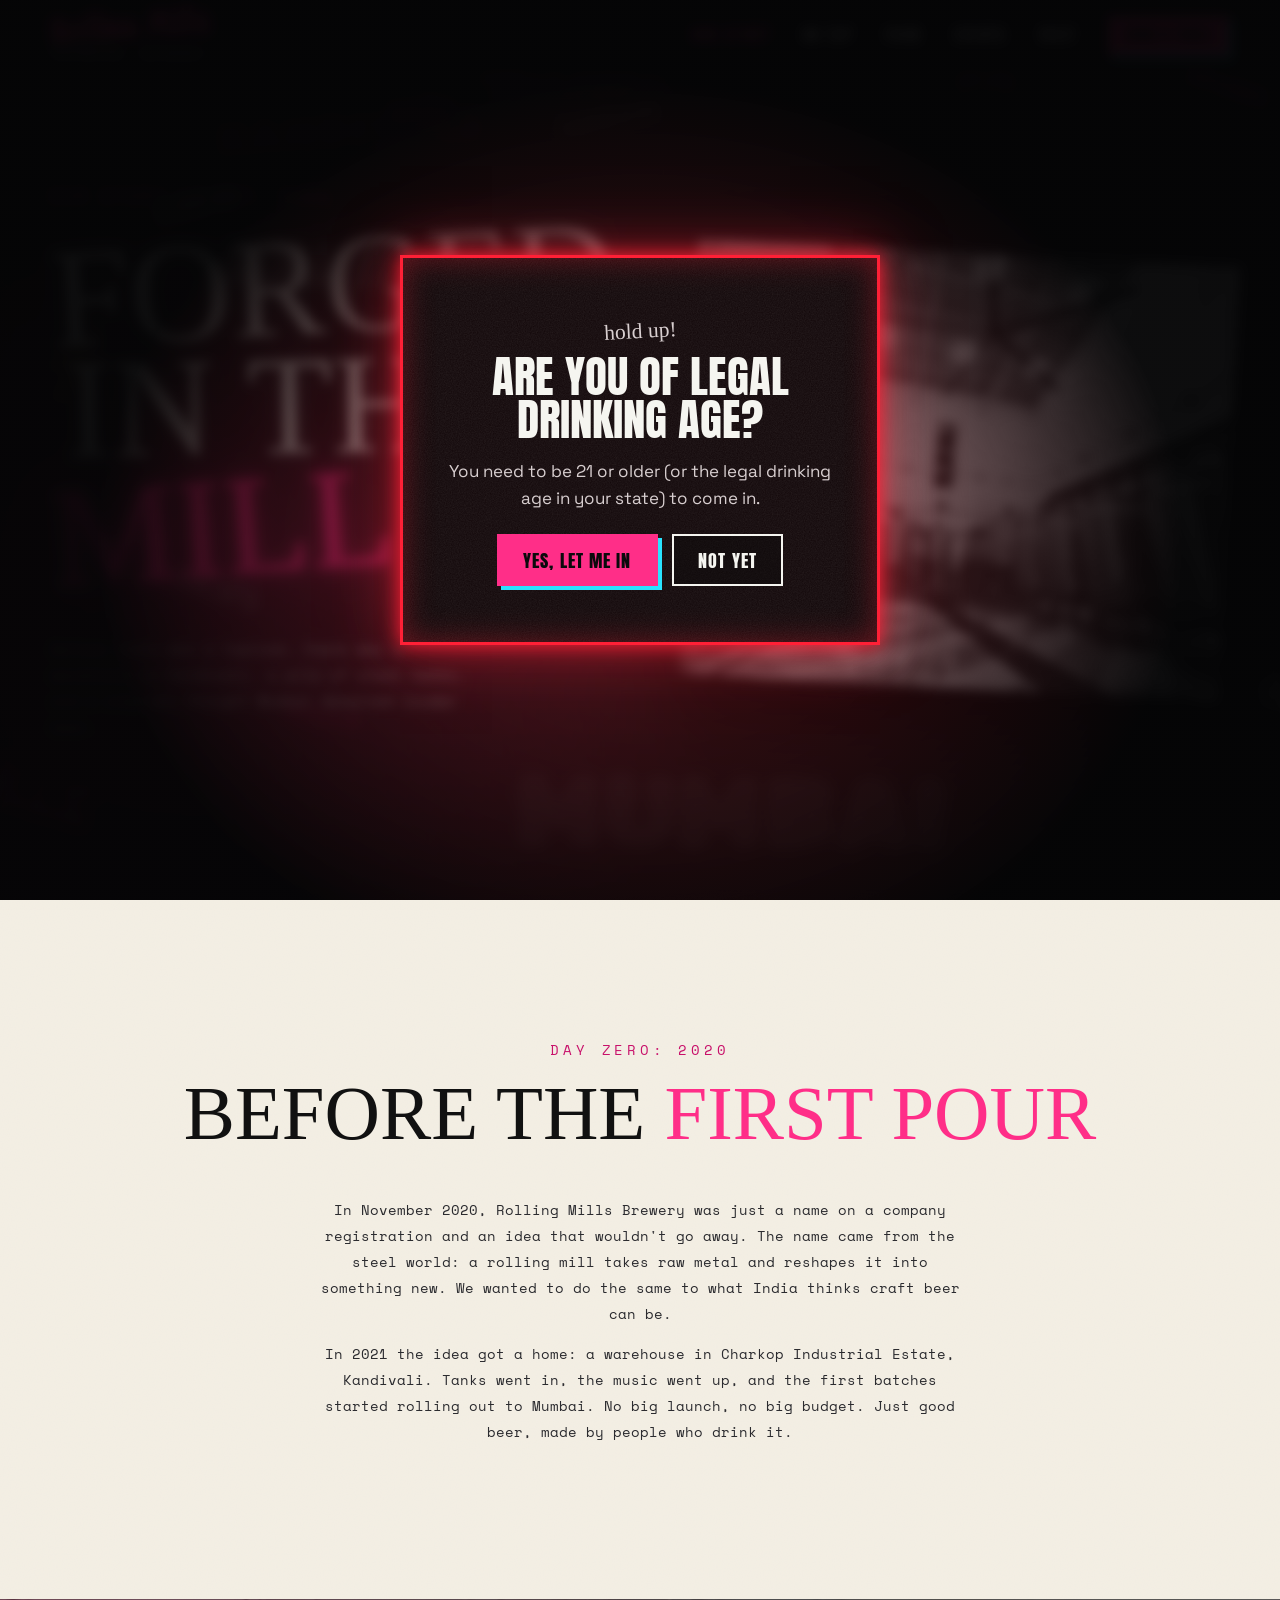
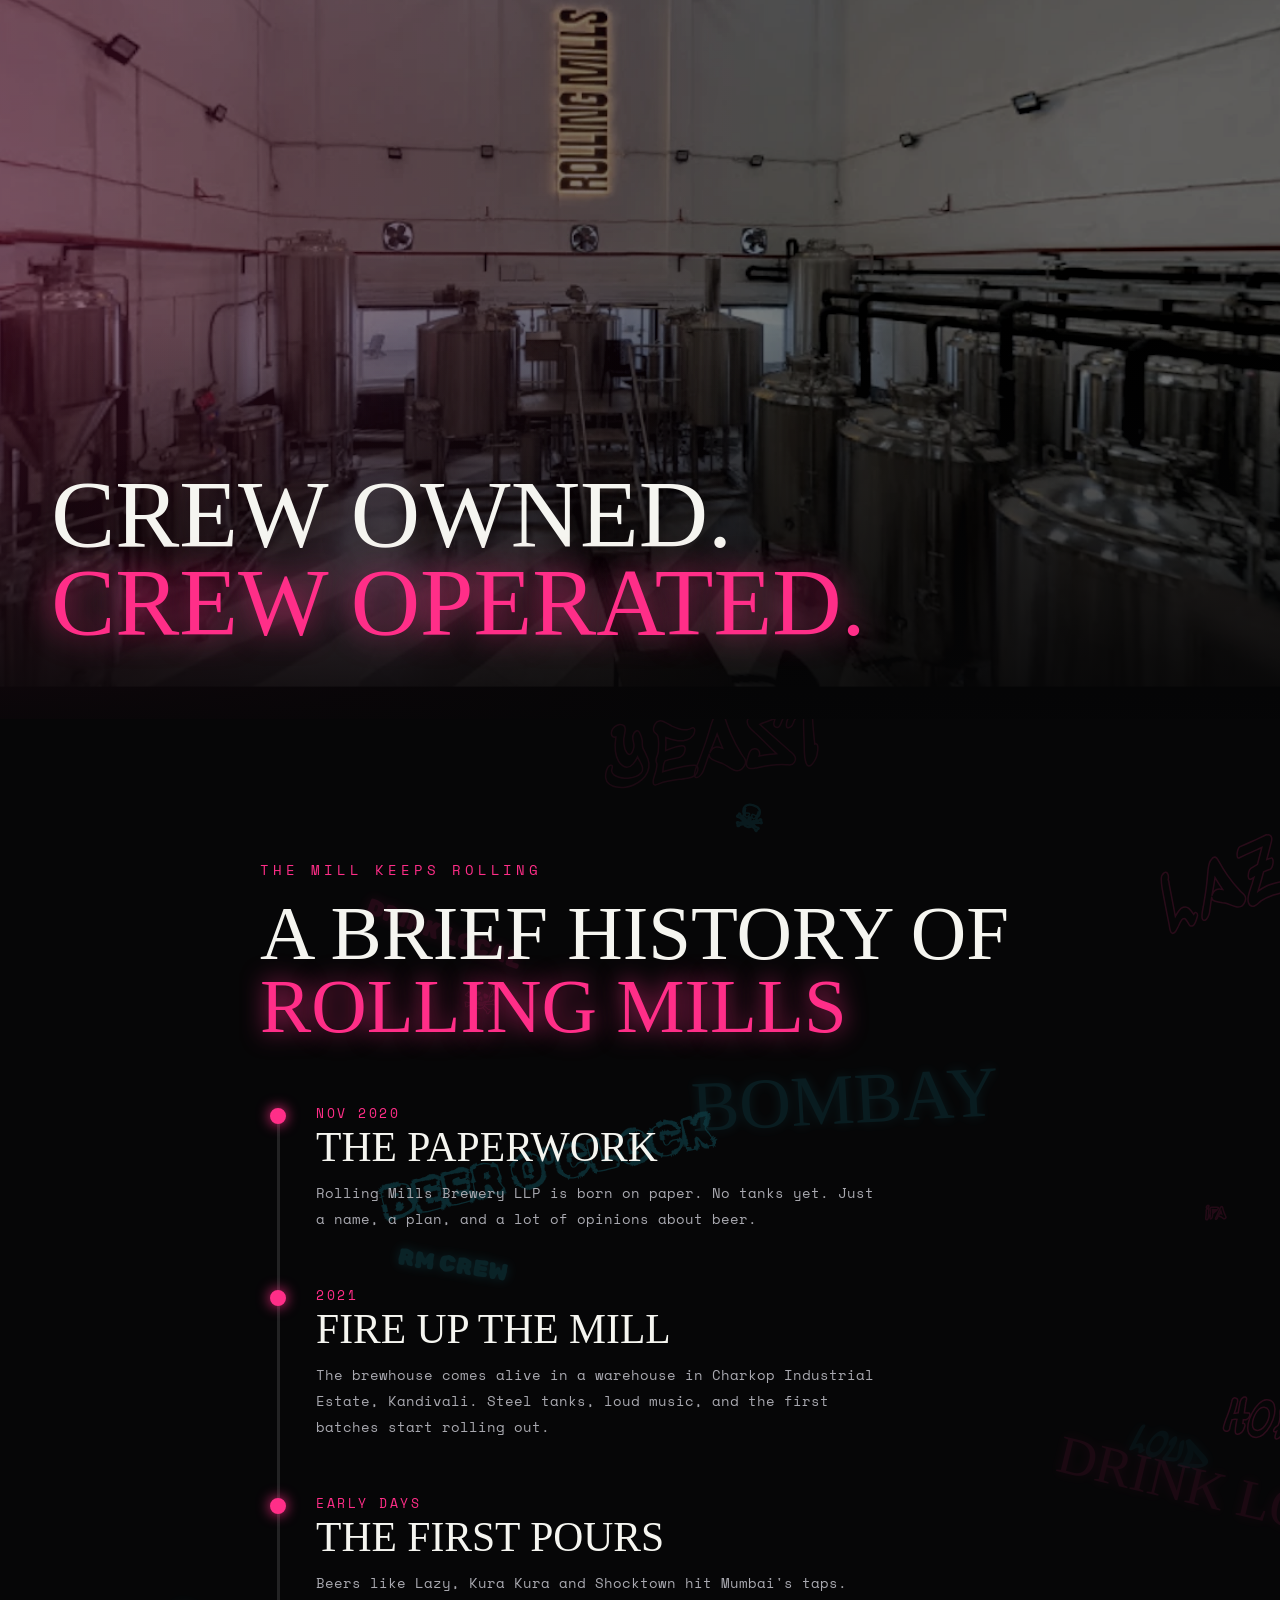
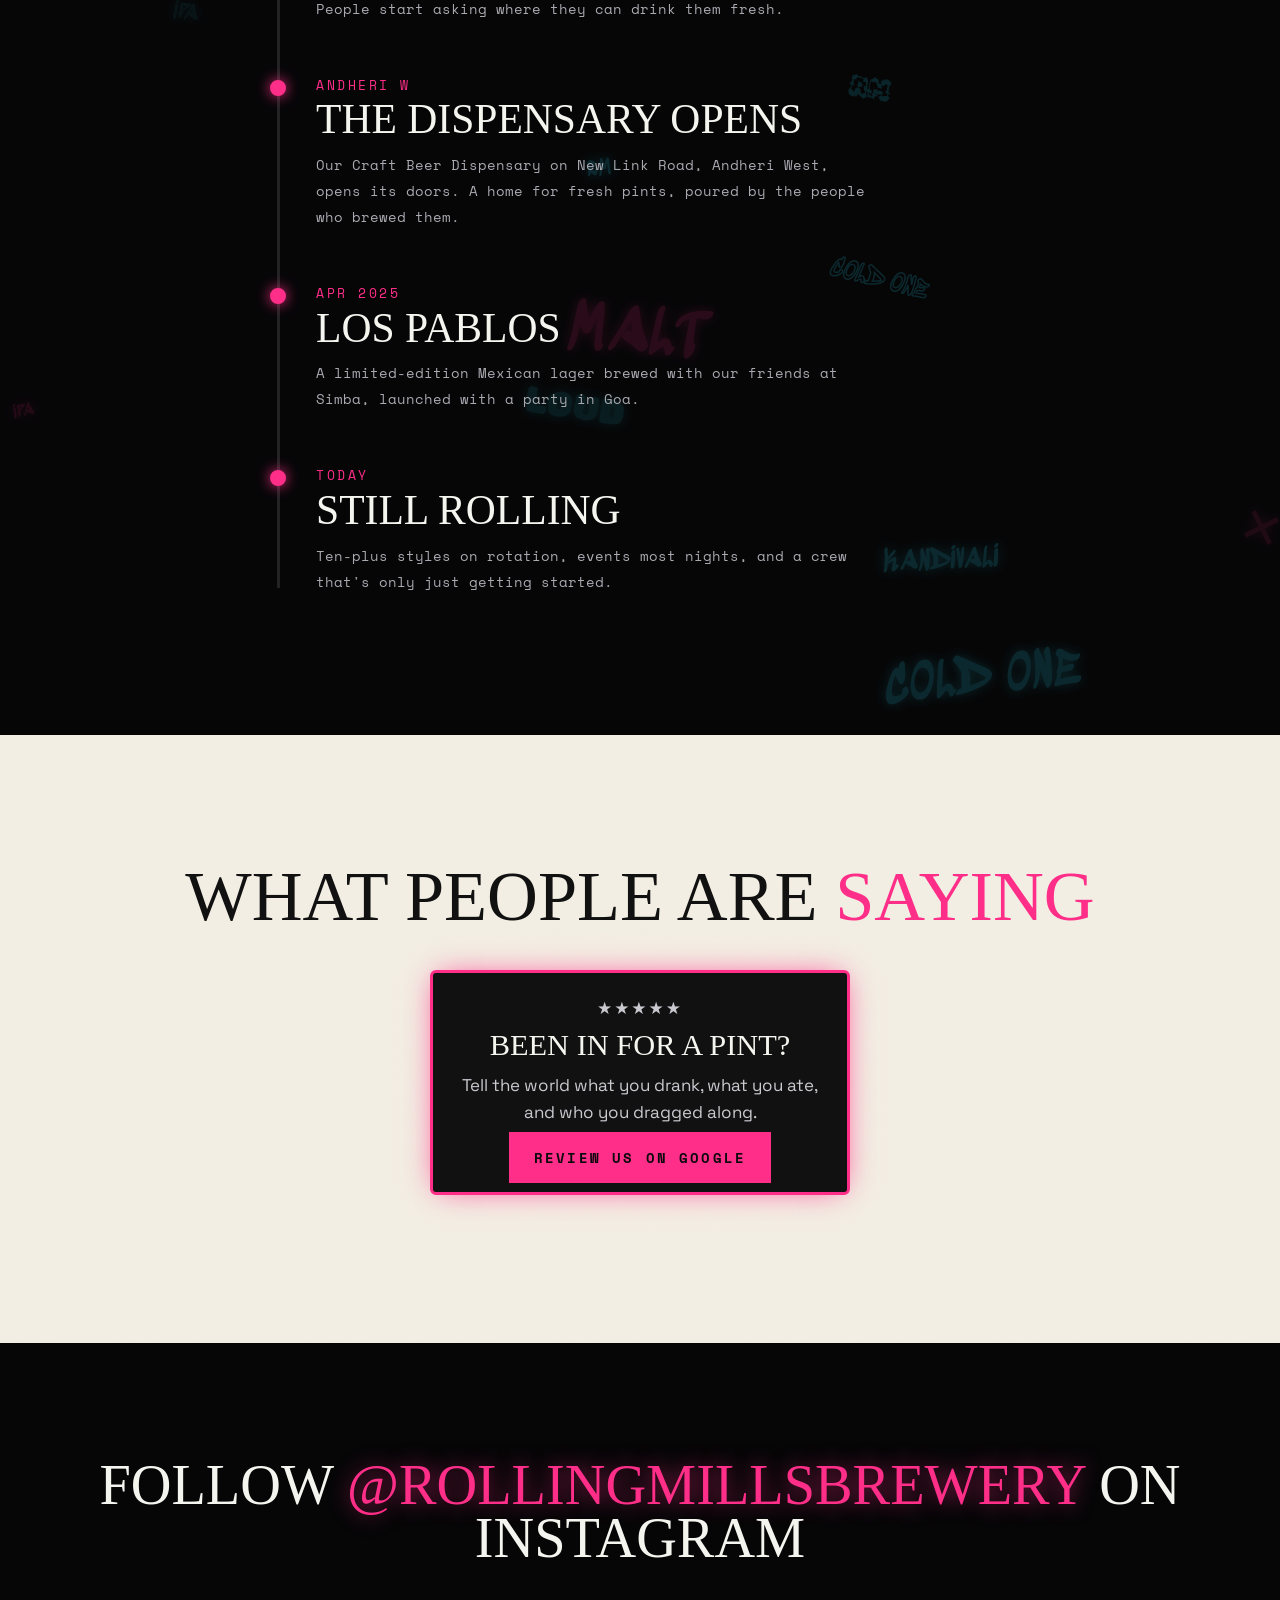
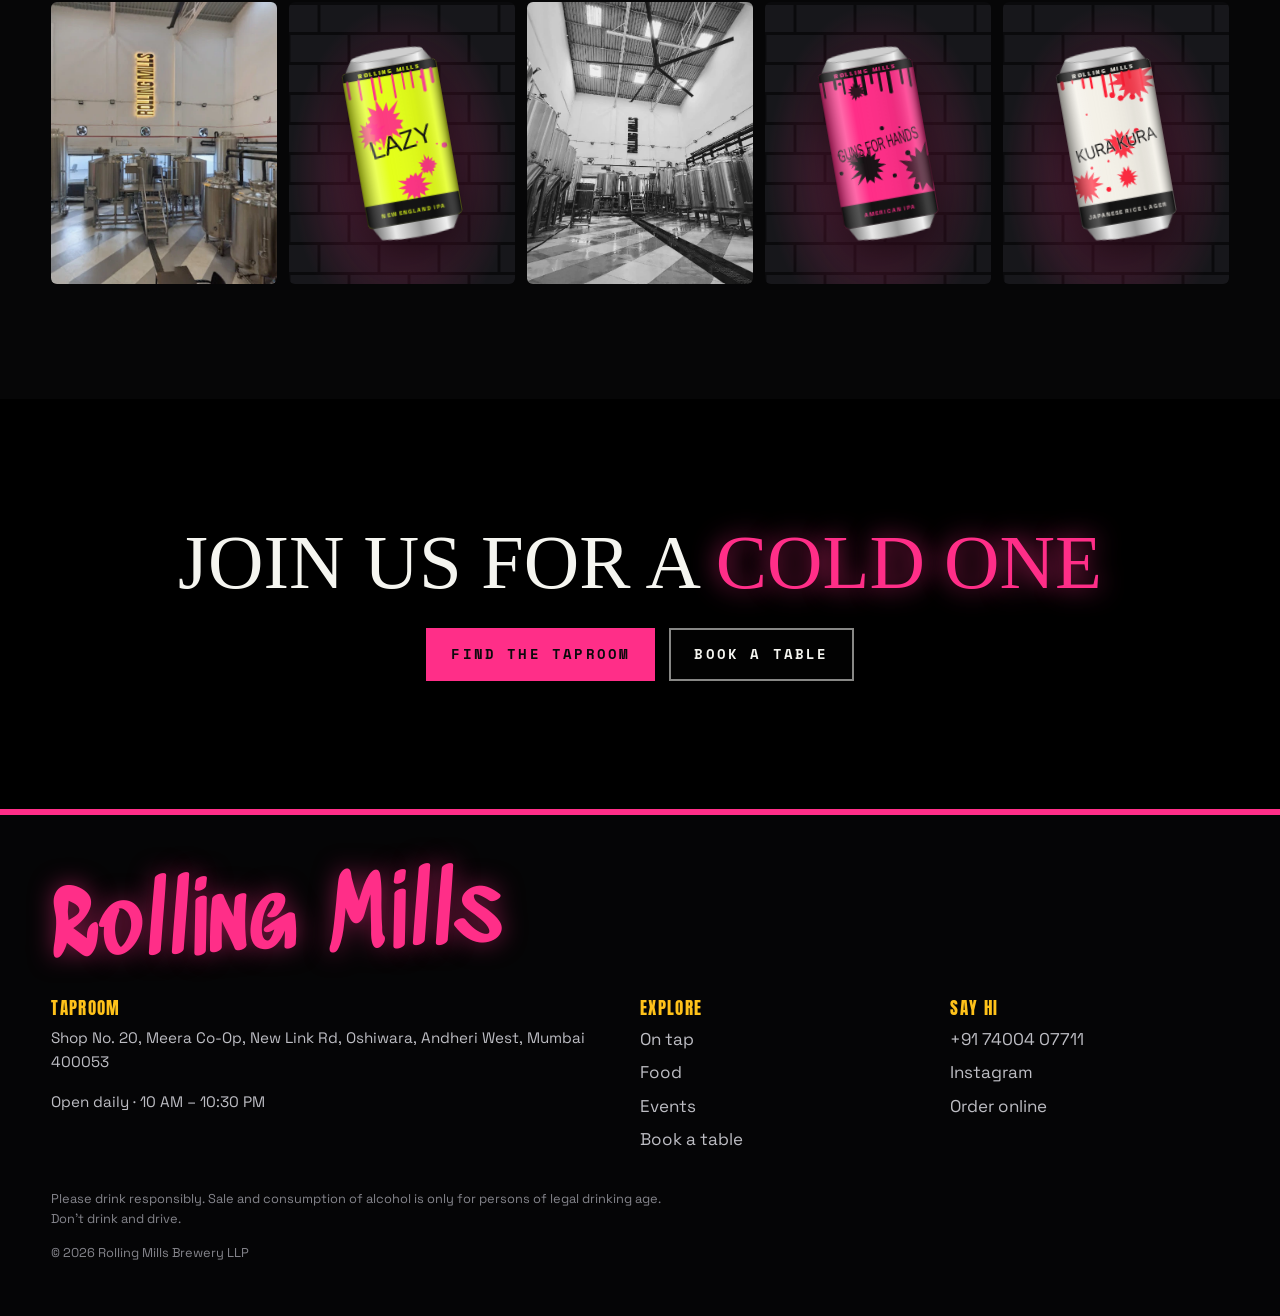
==== story.html @ 7b1456e0 "Add Our Story page modelled on the reference video New story.html: dark hero with brush headline and" ====
<!doctype html>
<html lang="en">
<head>
  <meta charset="utf-8">
  <meta name="viewport" content="width=device-width, initial-scale=1">
  <title>Our Story | Rolling Mills Brewery, Mumbai</title>
  <meta name="description" content="How Rolling Mills went from paperwork in 2020 to a Kandivali brewhouse and an Andheri West taproom. The story of an independent Mumbai craft brewery.">
  <meta name="theme-color" content="#0a0a0c">
  <link rel="preconnect" href="https://fonts.googleapis.com">
  <link rel="preconnect" href="https://fonts.gstatic.com" crossorigin>
  <link href="https://fonts.googleapis.com/css2?family=Anton&family=Permanent+Marker&family=Rubik+Spray+Paint&family=Rubik+Wet+Paint&family=Saira+Stencil+One&family=Sedgwick+Ave+Display&family=Space+Grotesk:wght@400;500;700&family=Space+Mono:wght@400;700&display=swap" rel="stylesheet">
  <link rel="stylesheet" href="css/styles.css">
</head>
<body class="is-locked story-page">
  <a href="#story" class="skip-link">Skip to the story</a>

  <!-- ================= AGE GATE ================= -->
  <div class="age-gate" id="age-gate" role="dialog" aria-modal="true" aria-labelledby="age-title">
    <div class="age-door">
      <p class="marker">hold up!</p>
      <h2 id="age-title">Are you of legal drinking age?</h2>
      <p>You need to be 21 or older (or the legal drinking age in your state) to come in.</p>
      <div class="age-actions">
        <button class="btn btn-spray" data-age="yes" type="button">Yes, let me in</button>
        <button class="btn btn-ghost" data-age="no" type="button">Not yet</button>
      </div>
      <p class="age-no" hidden>Come back when you're older. We'll keep the tanks cold.</p>
    </div>
  </div>

  <!-- ================= HEADER ================= -->
  <header class="site-header">
    <a href="index.html" class="logo" aria-label="Rolling Mills home">
      <span class="logo-tag">Rolling Mills</span>
      <span class="logo-sub">taproom · mumbai</span>
    </a>
    <nav class="site-nav" id="site-nav" aria-label="Main">
      <a href="story.html" class="is-current" aria-current="page">Our Story</a>
      <a href="index.html#taps">On Tap</a>
      <a href="index.html#food">Food</a>
      <a href="index.html#events">Events</a>
      <a href="index.html#visit">Visit</a>
      <a href="index.html#book" class="btn btn-spray btn-small">Book a table</a>
    </nav>
    <span class="scroll-progress" aria-hidden="true"></span>
    <button class="nav-toggle" aria-label="Open menu" aria-expanded="false" aria-controls="site-nav" type="button"><span></span><span></span></button>
  </header>

  <main id="story">

    <!-- ================= STORY HERO ================= -->
    <section class="sh" aria-labelledby="sh-title">
      <div class="wall-tags" data-tags="pink,white" data-count="26" id="sh-tags" aria-hidden="true"></div>
      <div class="sh-grid">
        <div class="sh-copy">
          <p class="th-kicker" data-scramble>Our story // est. 2021</p>
          <h1 class="sh-title" id="sh-title">
            <span class="sh-line">Forged</span>
            <span class="sh-line">in the</span>
            <span class="sh-line sh-hot">Mill</span>
          </h1>
          <p class="sh-lead">Before there was a taproom, there was a warehouse in Kandivali, a pile of steel tanks, and a crew who thought Mumbai deserved louder beer.</p>
        </div>
        <figure class="sh-photo">
          <img src="assets/photos/brewhouse-bw.webp" alt="Fermentation tanks inside the Rolling Mills brewhouse" width="737" height="697">
        </figure>
      </div>
    </section>

    <!-- ================= DAY ZERO ================= -->
    <section class="dz">
      <p class="th-kicker" data-scramble>Day zero: 2020</p>
      <h2 class="dz-title">Before the <span>first pour</span></h2>
      <div class="dz-copy">
        <p>In November 2020, Rolling Mills Brewery was just a name on a company registration and an idea that wouldn't go away. The name came from the steel world: a rolling mill takes raw metal and reshapes it into something new. We wanted to do the same to what India thinks craft beer can be.</p>
        <p>In 2021 the idea got a home: a warehouse in Charkop Industrial Estate, Kandivali. Tanks went in, the music went up, and the first batches started rolling out to Mumbai. No big launch, no big budget. Just good beer, made by people who drink it.</p>
      </div>
    </section>

    <!-- ================= PHOTO BAND ================= -->
    <section class="band" aria-label="Crew owned, crew operated">
      <div class="band-img" aria-hidden="true"><img src="assets/photos/brewhouse-wide.webp" alt=""></div>
      <p class="band-text"><span>Crew owned.</span><span>Crew operated.</span></p>
    </section>

    <!-- ================= TIMELINE ================= -->
    <section class="tl" aria-labelledby="tl-title">
      <div class="wall-tags" data-tags="pink,cyan" data-count="22" id="tl-tags" aria-hidden="true"></div>
      <div class="tl-head">
        <p class="th-kicker" data-scramble>The mill keeps rolling</p>
        <h2 class="tl-title" id="tl-title">A brief history of <span>Rolling Mills</span></h2>
      </div>
      <div class="tl-wrap">
        <span class="tl-rail" aria-hidden="true"><i class="tl-fill"></i></span>
        <ol class="tl-list" id="tl-list"></ol>
      </div>
    </section>

    <!-- ================= REVIEWS ================= -->
    <section class="rv" aria-labelledby="rv-title">
      <h2 class="rv-title" id="rv-title">What people are <span>saying</span></h2>
      <div class="rv-grid" id="rv-grid"></div>
    </section>

    <!-- ================= INSTAGRAM ================= -->
    <section class="ig-strip" aria-labelledby="igs-title">
      <h2 class="igs-title" id="igs-title">Follow <a href="https://www.instagram.com/rollingmillsbrewery" target="_blank" rel="noopener">@rollingmillsbrewery</a> on Instagram</h2>
      <div class="igs-row" id="igs-row"></div>
    </section>

    <!-- ================= JOIN US ================= -->
    <section class="join">
      <h2 class="join-title">Join us for a <span>cold one</span></h2>
      <div class="join-actions">
        <a class="th-btn th-btn-fill" href="index.html#visit">Find the taproom</a>
        <a class="th-btn th-btn-line" href="index.html#book">Book a table</a>
      </div>
    </section>
  </main>

  <footer class="site-footer">
    <div class="footer-inner">
      <p class="footer-logo">Rolling Mills</p>
      <div class="footer-cols">
        <div>
          <h4>Taproom</h4>
          <p>Shop No. 20, Meera Co-Op, New Link Rd, Oshiwara, Andheri West, Mumbai 400053</p>
          <p>Open daily · 10 AM – 10:30 PM</p>
        </div>
        <div>
          <h4>Explore</h4>
          <a href="index.html#taps">On tap</a><a href="index.html#food">Food</a><a href="index.html#events">Events</a><a href="index.html#book">Book a table</a>
        </div>
        <div>
          <h4>Say hi</h4>
          <a href="tel:+917400407711">+91 74004 07711</a>
          <a href="https://www.instagram.com/rollingmillsbrewery" target="_blank" rel="noopener">Instagram</a>
          <a href="https://airmenus.in/rollingmills/order" target="_blank" rel="noopener">Order online</a>
        </div>
      </div>
      <p class="small">Please drink responsibly. Sale and consumption of alcohol is only for persons of legal drinking age. Don't drink and drive.</p>
      <p class="small">© <span id="year"></span> Rolling Mills Brewery LLP</p>
    </div>
  </footer>

  <!-- mobile quick-action bar -->
  <nav class="action-bar" aria-label="Quick actions">
    <a href="index.html#taps"><span>🍺</span>Taps</a>
    <a href="index.html#food"><span>🍔</span>Food</a>
    <a href="index.html#events"><span>🎤</span>Events</a>
    <a href="index.html#book" class="ab-book"><span>📅</span>Book</a>
  </nav>

  <script src="js/vendor/gsap.min.js"></script>
  <script src="js/vendor/ScrollTrigger.min.js"></script>
  <script src="js/data.js"></script>
  <script src="js/render.js"></script>
  <script src="js/main.js"></script>
  <script src="js/story.js"></script>
</body>
</html>
---- css/styles.css ----
/* =========================================================
   ROLLING MILLS TAPROOM: 80% graffiti / 20% warehouse
   ========================================================= */
:root {
  --black: #0a0a0c;
  --wall: #121215;
  --wall-2: #1b1b20;
  --concrete: #3a3a3f;
  --paper: #f2ede2;
  --white: #f5f5f0;
  --grey: #9a9aa2;

  --pink: #ff2e88;
  --cyan: #29e3ff;
  --gold: #ffc21a;
  --red: #ff2036;
  --lime: #e4ff1a;

  --f-spray: "Rubik Spray Paint", "Anton", Impact, sans-serif;
  --f-tag: "Sedgwick Ave Display", "Permanent Marker", cursive;
  --f-marker: "Permanent Marker", "Comic Sans MS", cursive;
  --f-drip: "Rubik Wet Paint", "Anton", Impact, sans-serif;
  --f-huge: "Anton", Impact, "Arial Narrow", sans-serif;
  --f-stencil: "Saira Stencil One", Impact, sans-serif;
  --f-body: "Space Grotesk", system-ui, sans-serif;

  --gutter: clamp(16px, 4vw, 56px);
  --max: 1240px;

  --noise: url("data:image/svg+xml,%3Csvg xmlns='http://www.w3.org/2000/svg' width='220' height='220'%3E%3Cfilter id='n'%3E%3CfeTurbulence type='fractalNoise' baseFrequency='.85' numOctaves='3' stitchTiles='stitch'/%3E%3CfeColorMatrix values='0 0 0 0 1 0 0 0 0 1 0 0 0 0 1 0 0 0 .08 0'/%3E%3C/filter%3E%3Crect width='100%25' height='100%25' filter='url(%23n)'/%3E%3C/svg%3E");
  --bricks: url("data:image/svg+xml,%3Csvg xmlns='http://www.w3.org/2000/svg' width='120' height='60'%3E%3Cg fill='none' stroke='%23000' stroke-opacity='.55' stroke-width='3'%3E%3Cpath d='M0 1.5h120M0 31.5h120M30 0v30M90 0v30M0 30v30M60 30v30M120 30v30'/%3E%3C/g%3E%3C/svg%3E");
  --halftone: radial-gradient(circle, rgba(0,0,0,.28) 1.2px, transparent 1.6px) 0 0 / 7px 7px;
}

*, *::before, *::after { box-sizing: border-box; }
html { -webkit-text-size-adjust: 100%; scroll-padding-top: 70px; }
body {
  margin: 0;
  font-family: var(--f-body);
  font-size: 17px;
  line-height: 1.6;
  color: var(--white);
  background: var(--black);
}
body.is-locked { overflow: hidden; }
main { overflow-x: clip; }
a { color: inherit; }
h1, h2, h3, h4 { margin: 0; font-weight: 400; line-height: .95; }
p { margin: 0 0 1em; }
img, svg { display: block; max-width: 100%; }
button { font: inherit; }
.is-hidden { display: none !important; }

.skip-link { position: absolute; left: -999px; top: 8px; z-index: 300; background: var(--gold); color: var(--black); padding: 8px 14px; }
.skip-link:focus { left: 8px; }
:focus-visible { outline: 3px dashed var(--cyan); outline-offset: 4px; }

/* ---------- surfaces ---------- */
.graffiti-wall {
  position: relative;
  background-color: var(--wall);
  background-image:
    radial-gradient(ellipse 60% 50% at 85% 20%, rgba(255,46,136,.22), transparent 70%),
    radial-gradient(ellipse 50% 50% at 10% 85%, rgba(41,227,255,.16), transparent 70%),
    var(--noise), var(--bricks);
}
.wall-tags, .panel-tags { position: absolute; inset: 0; overflow: hidden; pointer-events: none; z-index: 0; }
.wall-tags span, .panel-tags span { position: absolute; white-space: nowrap; line-height: 1; text-shadow: 0 0 12px currentColor; }
.wall-tags span[style*="transparent"], .panel-tags span[style*="transparent"] { text-shadow: none; }

/* ---------- type ---------- */
.marker {
  display: inline-block;
  font-family: var(--f-marker);
  font-size: clamp(1.05rem, 1.8vw, 1.35rem);
  color: var(--gold);
  transform: rotate(-3deg);
  margin-bottom: .3em;
}
.spray-title {
  font-family: var(--f-spray);
  font-size: clamp(3rem, 10vw, 8.5rem);
  line-height: .9;
  color: var(--white);
  text-shadow: 0 0 24px rgba(255,255,255,.15);
}
.spray-title em { font-style: normal; color: var(--pink); text-shadow: 0 0 28px rgba(255,46,136,.55); }
.stencil { font-family: var(--f-stencil); text-transform: uppercase; }
.section-head { position: relative; z-index: 2; max-width: var(--max); margin: 0 auto 32px; }
.section-sub { max-width: 560px; color: #cfcfd4; margin-top: .8em; }

/* ---------- buttons ---------- */
.btn {
  display: inline-block;
  font-family: var(--f-huge);
  font-size: 1.1rem;
  letter-spacing: .06em;
  text-transform: uppercase;
  text-decoration: none;
  line-height: 1.1;
  padding: .8em 1.4em;
  border: 2px solid transparent;
  cursor: pointer;
  transition: transform .15s, box-shadow .15s, background .15s, color .15s;
}
.btn-spray { background: var(--pink); color: var(--black); box-shadow: 4px 4px 0 var(--cyan); }
.btn-spray:hover { transform: translate(-2px,-2px); box-shadow: 7px 7px 0 var(--cyan); }
.btn-ghost { background: rgba(10,10,12,.4); color: var(--white); border-color: var(--white); }
.btn-ghost:hover { background: var(--white); color: var(--black); }
.btn-small { font-size: .95rem; padding: .6em 1em; }
.btn-full { width: 100%; }

/* ---------- filter chips ---------- */
.chips { position: relative; z-index: 2; display: flex; flex-wrap: wrap; gap: 10px; max-width: var(--max); margin: 0 auto 28px; }
.chip {
  font-family: var(--f-huge); letter-spacing: .06em; text-transform: uppercase; font-size: .95rem;
  padding: .5em 1.1em; border-radius: 999px; cursor: pointer;
  background: rgba(10,10,12,.55); color: var(--white); border: 2px solid rgba(245,245,240,.5);
  transition: background .15s, color .15s, border-color .15s;
}
.chip:hover { border-color: var(--white); }
.chip.is-on { background: var(--gold); color: var(--black); border-color: var(--gold); }

/* =========================================================
   AGE GATE (a red neon door)
   ========================================================= */
.age-gate {
  position: fixed; inset: 0; z-index: 200;
  display: grid; place-items: center; padding: 16px;
  background: radial-gradient(ellipse at 50% 60%, rgba(255,32,54,.25), rgba(5,5,6,.96) 60%);
  backdrop-filter: blur(6px);
}
.age-gate.hidden { display: none; }
.age-door {
  max-width: 480px; width: 100%; text-align: center;
  padding: clamp(32px, 6vw, 56px) clamp(22px, 5vw, 44px);
  background: #120709 var(--noise);
  border: 3px solid var(--red);
  box-shadow: 0 0 18px var(--red), 0 0 60px rgba(255,32,54,.5), inset 0 0 30px rgba(255,32,54,.35);
}
.age-door h2 { font-family: var(--f-huge); font-size: clamp(2rem, 6vw, 2.8rem); text-transform: uppercase; margin-bottom: .4em; }
.age-door p { color: #d8cfd0; }
.age-actions { display: flex; gap: 14px; justify-content: center; flex-wrap: wrap; margin-top: 22px; }
.age-no { margin-top: 18px; font-family: var(--f-marker); color: var(--gold) !important; }

/* =========================================================
   HEADER
   ========================================================= */
.site-header {
  position: fixed; inset: 0 0 auto; z-index: 100;
  display: flex; align-items: center; justify-content: space-between;
  padding: 12px var(--gutter);
  transition: background .3s, padding .3s;
}
.site-header.scrolled { background: rgba(10,10,12,.85); backdrop-filter: blur(10px); padding-top: 6px; padding-bottom: 6px; }
.logo { text-decoration: none; display: flex; flex-direction: column; line-height: 1; }
.logo-tag { font-family: var(--f-tag); font-size: clamp(1.6rem, 3vw, 2.1rem); color: var(--pink); text-shadow: 0 0 14px rgba(255,46,136,.6); transform: rotate(-4deg); }
.logo-sub { font-family: var(--f-stencil); font-size: .7rem; letter-spacing: .25em; color: var(--grey); text-transform: uppercase; margin-top: 2px; }
.site-nav { display: flex; gap: clamp(14px, 2.6vw, 32px); align-items: center; }
.site-nav a:not(.btn) { font-family: var(--f-huge); letter-spacing: .08em; text-transform: uppercase; text-decoration: none; position: relative; }
.site-nav a:not(.btn)::after {
  content: ""; position: absolute; left: -4px; right: -4px; bottom: 1px; height: 8px;
  background: var(--pink); z-index: -1; transform: scaleX(0); transform-origin: left; transition: transform .25s;
}
.site-nav a:not(.btn):hover::after { transform: scaleX(1); }
.nav-toggle { display: none; background: none; border: 0; padding: 10px; cursor: pointer; }
.nav-toggle span { display: block; width: 28px; height: 3px; background: var(--white); margin: 6px 0; transition: transform .25s; }
.nav-toggle[aria-expanded="true"] span:first-child { transform: translateY(4.5px) rotate(45deg); }
.nav-toggle[aria-expanded="true"] span:last-child { transform: translateY(-4.5px) rotate(-45deg); }

/* =========================================================
   HERO: 3D graffiti alley
   ========================================================= */
.alley { position: relative; height: 100vh; height: 100svh; overflow: hidden; background: #050506; }
.alley-view { position: absolute; inset: 0; perspective: 600px; perspective-origin: 50% 46%; overflow: hidden; }
.alley-room {
  --w: 100vw; --h: 100vh; --d: 2800px;
  position: absolute; left: 50%; top: 50%; width: 0; height: 0;
  transform-style: preserve-3d;
}
.a-plane { position: absolute; left: 0; top: 0; overflow: hidden; }

.a-left, .a-right {
  width: var(--d); height: var(--h);
  margin: calc(var(--h) / -2) 0 0 calc(var(--d) / -2);
  background-color: #17171b;
  background-image: var(--noise), var(--bricks);
}
.a-left  { transform: translateX(calc(var(--w) / -2)) translateZ(calc(var(--d) / -2)) rotateY(90deg); }
.a-right { transform: translateX(calc(var(--w) /  2)) translateZ(calc(var(--d) / -2)) rotateY(-90deg); }
/* fade into darkness toward the far end */
.a-left::after, .a-right::after { content: ""; position: absolute; inset: 0; pointer-events: none; z-index: 3; }
.a-left::after  { background: linear-gradient(90deg, rgba(0,0,0,.15), rgba(0,0,0,.35) 40%, rgba(0,0,0,.85)); }
.a-right::after { background: linear-gradient(270deg, rgba(0,0,0,.15), rgba(0,0,0,.35) 40%, rgba(0,0,0,.85)); }

.a-floor, .a-ceiling { width: var(--w); height: var(--d); margin: calc(var(--d) / -2) 0 0 calc(var(--w) / -2); }
.a-floor {
  transform: translateY(calc(var(--h) / 2)) translateZ(calc(var(--d) / -2)) rotateX(90deg);
  background-color: #0d0d10;
  background-image:
    radial-gradient(ellipse 45% 260px at 50% 2350px, rgba(255,32,54,.45), transparent),
    radial-gradient(ellipse 45% 260px at 50% 1750px, rgba(255,32,54,.4), transparent),
    radial-gradient(ellipse 45% 260px at 50% 1150px, rgba(255,32,54,.35), transparent),
    radial-gradient(ellipse 45% 260px at 50% 550px, rgba(255,32,54,.3), transparent),
    radial-gradient(ellipse 18% 700px at 12% 70%, rgba(255,46,136,.22), transparent),
    radial-gradient(ellipse 18% 700px at 88% 60%, rgba(41,227,255,.18), transparent),
    linear-gradient(180deg, #000 0%, transparent 35%),
    var(--noise),
    repeating-linear-gradient(0deg, rgba(0,0,0,.6) 0 3px, transparent 3px 180px),
    repeating-linear-gradient(90deg, rgba(0,0,0,.6) 0 3px, transparent 3px 180px);
}
.a-ceiling {
  transform: translateY(calc(var(--h) / -2)) translateZ(calc(var(--d) / -2)) rotateX(-90deg);
  background: linear-gradient(0deg, #000 0%, #121216 60%, #18181c 100%);
}
.pipe { position: absolute; top: 0; bottom: 0; width: 26px; background: linear-gradient(90deg, #0a0a0a, #3a3a40 40%, #111); }
.pipe-1 { left: 18%; } .pipe-2 { left: 26%; width: 14px; }

.a-back {
  width: var(--w); height: var(--h);
  margin: calc(var(--h) / -2) 0 0 calc(var(--w) / -2);
  transform: translateZ(calc(var(--d) * -1));
  background-color: #141012;
  background-image:
    radial-gradient(ellipse 30% 45% at 50% 78%, rgba(255,32,54,.55), transparent 70%),
    var(--noise), var(--bricks);
  display: flex; flex-direction: column; align-items: center; justify-content: flex-end;
}
.back-kicker { position: relative; z-index: 2; font-family: var(--f-huge); text-transform: uppercase; letter-spacing: .1em; font-size: calc(var(--w) * .06); line-height: 1; color: transparent; -webkit-text-stroke: 3px var(--gold); margin: 0 0 calc(var(--w) * .03); }
.back-title {
  position: relative; z-index: 2;
  font-family: var(--f-tag); font-size: calc(var(--w) * .17); line-height: .85;
  color: var(--white); text-shadow: 0 0 30px rgba(255,255,255,.45), 8px 8px 0 var(--pink);
  transform: rotate(-5deg); margin: 0 0 .05em; white-space: nowrap;
}
.back-title span:last-child { color: var(--pink); text-shadow: 0 0 40px rgba(255,46,136,.9), 8px 8px 0 #000; }
.back-x { position: absolute; z-index: 2; bottom: 18%; font-size: calc(var(--w) * .12); color: var(--gold); opacity: .55; font-family: var(--f-marker); line-height: 1; }
.back-x1 { left: 12%; transform: rotate(-12deg); } .back-x2 { right: 12%; color: var(--white); transform: rotate(8deg); }
.door {
  position: relative; z-index: 1;
  width: 24%; height: 46%;
  border: calc(var(--w) * .008) solid #2a0508;
  box-shadow: 0 0 0 3px var(--red), 0 0 30px var(--red), 0 0 90px rgba(255,32,54,.8), inset 0 0 40px rgba(255,32,54,.6);
  perspective: 900px;
  margin-bottom: 0;
}
.door-light { position: absolute; inset: 0; background: radial-gradient(ellipse at 50% 60%, #fff 0%, #ff8a95 25%, var(--red) 55%, #3a0006 100%); }
.door-leaf {
  position: absolute; inset: 0; transform-origin: left center;
  background: linear-gradient(90deg, #0c0c0e, #19191d 50%, #0c0c0e), var(--noise);
  display: grid; place-items: center;
  box-shadow: inset 0 0 0 3px #000;
}
.door-leaf span { font-family: var(--f-tag); font-size: calc(var(--w) * .07); color: var(--gold); text-shadow: 0 0 20px rgba(255,194,26,.7); transform: rotate(-10deg); }

/* graffiti pieces on the side walls (wall coordinates: 0% = near you on the left wall, far on the right wall) */
.piece { position: absolute; z-index: 2; white-space: nowrap; line-height: .85; }
.piece-l1 { left: 4%;  top: 20%; font-family: var(--f-spray); font-size: calc(var(--h) * .5); color: var(--pink); text-shadow: 0 0 40px rgba(255,46,136,.7), 10px 10px 0 #000; transform: rotate(-6deg); }
.piece-l2 { left: 36%; top: 12%; font-family: var(--f-tag); font-size: calc(var(--h) * .6); color: transparent; -webkit-text-stroke: 6px var(--cyan); filter: drop-shadow(0 0 16px var(--cyan)); }
.piece-l3 { left: 58%; top: 34%; font-family: var(--f-tag); font-size: calc(var(--h) * .28); color: var(--white); text-shadow: 0 0 20px rgba(255,255,255,.4); transform: rotate(-4deg); }
.piece-r1 { left: 60%; top: 18%; font-family: var(--f-spray); font-size: calc(var(--h) * .48); color: var(--cyan); text-shadow: 0 0 40px rgba(41,227,255,.7), -10px 10px 0 #000; transform: rotate(4deg); }
.piece-r2 { left: 28%; top: 26%; font-family: var(--f-tag); font-size: calc(var(--h) * .34); color: var(--pink); text-shadow: 0 0 24px rgba(255,46,136,.7); transform: rotate(-5deg); }
.piece-r3 { left: 4%;  top: 40%; font-family: var(--f-marker); font-size: calc(var(--h) * .16); color: var(--gold); transform: rotate(3deg); }
.tube { position: absolute; z-index: 2; top: 7%; height: 10px; width: 340px; background: #eaffff; border-radius: 6px; box-shadow: 0 0 12px #bff8ff, 0 0 40px rgba(41,227,255,.8), 0 0 120px rgba(41,227,255,.5); }
.tube-1 { left: 22%; } .tube-2 { left: 70%; }

/* red pendant lamps hanging along the alley */
.a-lamp {
  position: absolute; left: 0; top: 0;
  width: 240px; height: 54px; margin-left: -120px;
  transform: translateY(calc(var(--h) / -2 + var(--h) * .16)) translateZ(var(--z));
  background: linear-gradient(180deg, #050505, #1a1a1d 70%, #050505);
  clip-path: polygon(16% 0, 84% 0, 100% 78%, 100% 100%, 0 100%, 0 78%);
}
.a-lamp::before {
  content: ""; position: absolute; left: 0; right: 0; bottom: 0; height: 14px;
  background: var(--red); box-shadow: 0 0 20px var(--red);
  border-radius: 50%;
}
.a-lamp::after {
  content: ""; position: absolute; left: 50%; top: -400px; width: 3px; height: 400px; margin-left: -1px; background: #000;
}

.alley::after { content: ""; position: absolute; inset: 0; z-index: 7; pointer-events: none; background: var(--black); opacity: var(--fade, 0); }
.alley-flash { position: absolute; inset: 0; z-index: 5; pointer-events: none; opacity: 0; background: radial-gradient(ellipse at center, #ffd0d4 0%, var(--red) 35%, #300006 80%); }

.alley-ui {
  position: absolute; z-index: 6; left: var(--gutter); bottom: clamp(24px, 6vh, 64px);
  max-width: 460px;
  background: linear-gradient(90deg, rgba(5,5,6,.75), rgba(5,5,6,0));
  padding: 4px 24px 4px 0;
}
.status-chip {
  display: inline-flex; align-items: center; gap: 8px;
  font-weight: 700; font-size: .82rem; letter-spacing: .08em; text-transform: uppercase;
  padding: 6px 12px; border: 1px solid rgba(245,245,240,.35); border-radius: 999px; background: rgba(10,10,12,.6);
}
.status-chip::before { content: ""; width: 9px; height: 9px; border-radius: 50%; background: var(--grey); }
.status-chip.open::before { background: #34ff8a; box-shadow: 0 0 10px #34ff8a; }
.status-chip.closed::before { background: var(--red); }
.alley-lead { font-size: clamp(1rem, 1.6vw, 1.15rem); color: #e2e2e6; }
.alley-actions { display: flex; gap: 12px; flex-wrap: wrap; }
.walk-hint {
  position: absolute; z-index: 6; right: var(--gutter); bottom: clamp(24px, 6vh, 64px); margin: 0;
  font-family: var(--f-tag); font-size: 1.6rem; color: var(--gold); text-shadow: 0 0 14px rgba(255,194,26,.6);
}
.walk-hint span { display: inline-block; animation: bob 1.4s ease-in-out infinite; }
@keyframes bob { 50% { transform: translateY(8px); } }

/* =========================================================
   BRAND HERO: dark taproom photo, brush headline, ticker
   ========================================================= */
.th {
  position: relative; height: 100vh; height: 100svh; min-height: 620px; overflow: hidden;
  display: flex; align-items: center; background: #060607;
}
.th-bg { position: absolute; inset: -6% 0; }
.th-bg img { width: 100%; height: 100%; object-fit: cover; object-position: 50% 40%; filter: grayscale(.4) brightness(.42) contrast(1.15); }
.th-shade {
  position: absolute; inset: 0; z-index: 1;
  background:
    linear-gradient(90deg, rgba(6,6,7,.95) 0%, rgba(6,6,7,.7) 42%, rgba(6,6,7,.15) 100%),
    linear-gradient(0deg, #060607 0%, transparent 28%),
    linear-gradient(180deg, rgba(6,6,7,.8) 0%, transparent 22%);
}
/* coloured smoke drifting over the photo */
.th-smoke { position: absolute; inset: 0; z-index: 1; mix-blend-mode: screen; pointer-events: none; }
.th-smoke i { position: absolute; border-radius: 50%; filter: blur(70px); opacity: .45; animation: smoke 14s ease-in-out infinite alternate; }
.th-smoke i:nth-child(1) { width: 50vw; height: 40vh; left: 45%; top: 10%; background: var(--pink); }
.th-smoke i:nth-child(2) { width: 36vw; height: 36vh; left: 65%; top: 50%; background: #b0124f; animation-duration: 18s; }
.th-smoke i:nth-child(3) { width: 30vw; height: 30vh; left: 20%; top: 60%; background: var(--red); opacity: .25; animation-duration: 22s; }
.th-smoke i:nth-child(4) { width: 26vw; height: 26vh; left: 80%; top: 0%; background: var(--gold); opacity: .18; animation-duration: 16s; }
@keyframes smoke { 0% { transform: translate(0, 0) scale(1); } 50% { transform: translate(-6vw, 4vh) scale(1.2); } 100% { transform: translate(4vw, -5vh) scale(.9); } }

.th-inner { position: relative; z-index: 3; width: 100%; max-width: var(--max); margin: 0 auto; padding: 100px var(--gutter) 130px; }
.th-kicker, .about-kicker {
  font-family: "Space Mono", ui-monospace, monospace; text-transform: uppercase; letter-spacing: .28em;
  font-size: clamp(.7rem, 1.1vw, .85rem); color: var(--pink); margin-bottom: 1.2em;
}
.th-title {
  display: flex; flex-direction: column; align-items: flex-start;
  font-family: var(--f-marker); text-transform: uppercase;
  font-size: clamp(3.6rem, min(14vw, 18vh), 12rem); line-height: .84; letter-spacing: -.01em;
  color: var(--white); margin-bottom: .32em;
}
.th-line { display: block; text-shadow: 0 0 26px rgba(255,255,255,.25), 0 6px 0 rgba(0,0,0,.4); }
.th-l1 { transform: rotate(-4deg); }
.th-l2 { transform: rotate(-2deg) translateX(.12em); }
.th-l3 { color: var(--pink); transform: rotate(-3deg); text-shadow: 0 0 18px rgba(255,46,136,.95), 0 0 60px rgba(255,46,136,.6), 0 6px 0 rgba(0,0,0,.4); }
.th-actions { display: flex; gap: 14px; flex-wrap: wrap; }
.th-btn {
  font-family: "Space Mono", ui-monospace, monospace; font-weight: 700; text-transform: uppercase; letter-spacing: .16em; font-size: .85rem;
  text-decoration: none; padding: 1em 1.7em; border: 2px solid transparent; transition: background .2s, color .2s, box-shadow .2s;
}
.th-btn-fill { background: var(--pink); color: var(--black); }
.th-btn-fill:hover { box-shadow: 0 0 24px rgba(255,46,136,.8); }
.th-btn-line { border-color: rgba(245,245,240,.55); color: var(--white); background: rgba(6,6,7,.4); }
.th-btn-line:hover { background: var(--white); color: var(--black); }
.th-scroll {
  position: absolute; z-index: 3; left: 0; right: 0; bottom: 74px; text-align: center; margin: 0;
  font-family: "Space Mono", ui-monospace, monospace; font-size: .72rem; letter-spacing: .3em; text-transform: uppercase; color: rgba(245,245,240,.55);
}
.th-ticker {
  position: absolute; z-index: 4; left: -2%; right: -2%; bottom: 14px;
  background: var(--pink); color: var(--black); padding: 9px 0; overflow: hidden;
  transform: rotate(-1.2deg); box-shadow: 0 0 30px rgba(255,46,136,.45);
}
.th-track { display: flex; width: max-content; animation: marquee 28s linear infinite; }
.th-track span { font-family: var(--f-marker); text-transform: uppercase; font-size: clamp(1rem, 1.8vw, 1.35rem); white-space: nowrap; padding-right: .5em; }

/* header scroll progress line */
.scroll-progress {
  position: absolute; left: 0; bottom: 0; height: 3px; width: 100%;
  background: var(--pink); box-shadow: 0 0 10px var(--pink);
  transform: scaleX(var(--p, 0)); transform-origin: left; pointer-events: none;
}

/* =========================================================
   ABOUT THE TAPROOM
   ========================================================= */
.about {
  position: relative; overflow: hidden;
  padding: clamp(90px, 11vw, 150px) var(--gutter);
  background-color: var(--paper);
  background-image: var(--noise), radial-gradient(ellipse at 80% 20%, rgba(255,46,136,.12), transparent 60%);
  color: #111;
}
/* torn top edge + spray drips coming off the dark section above */
.about::before {
  content: ""; position: absolute; left: 0; right: 0; top: 0; height: 60px;
  background:
    radial-gradient(circle at 6% 0, var(--black) 16px, transparent 17px),
    radial-gradient(circle at 23% 0, var(--black) 22px, transparent 23px),
    radial-gradient(circle at 47% 0, var(--black) 14px, transparent 15px),
    radial-gradient(circle at 71% 0, var(--black) 20px, transparent 21px),
    radial-gradient(circle at 92% 0, var(--black) 17px, transparent 18px),
    linear-gradient(90deg, transparent 12%, var(--black) 12% 12.6%, transparent 12.6% 38%, var(--black) 38% 38.5%, transparent 38.5% 64%, var(--black) 64% 64.7%, transparent 64.7% 83%, var(--black) 83% 83.4%, transparent 83.4%) 0 0 / 100% 46px no-repeat;
}
.about-grid { max-width: var(--max); margin: 0 auto; display: grid; grid-template-columns: 1fr 1.1fr; gap: clamp(36px, 6vw, 80px); align-items: center; }

.about-photos { position: relative; height: clamp(420px, 48vw, 600px); }
.snap {
  position: absolute; margin: 0; background: #fff; padding: 12px 12px 44px;
  box-shadow: 0 20px 40px rgba(0,0,0,.28);
}
.snap::before { content: ""; position: absolute; top: -14px; left: 50%; width: 96px; height: 28px; margin-left: -48px; background: rgba(255,194,26,.8); transform: rotate(-4deg); z-index: 2; }
.snap img, .snap-ph { display: block; width: 100%; aspect-ratio: 4 / 5; object-fit: cover; }
.snap-ph {
  display: grid; place-items: center;
  background: #1b1b20 var(--bricks);
  background-image: radial-gradient(ellipse at 50% 80%, rgba(255,32,54,.45), transparent 60%), var(--noise), var(--bricks);
}
.snap-ph span { font-family: var(--f-tag); font-size: clamp(1.4rem, 2.6vw, 2rem); color: var(--pink); text-shadow: 0 0 16px rgba(255,46,136,.7); transform: rotate(-8deg); text-align: center; padding: 0 10px; }
.snap figcaption { position: absolute; left: 0; right: 0; bottom: 10px; text-align: center; font-family: var(--f-marker); font-size: 1rem; color: #222; }
.snap-1 { width: 56%; left: 0; top: 4%; transform: rotate(-5deg); z-index: 2; }
.snap-2 { width: 48%; right: 2%; top: 0; transform: rotate(4deg); z-index: 1; }
.snap-2 .snap-ph span { color: var(--cyan); text-shadow: 0 0 16px rgba(41,227,255,.7); }
.snap-3 { width: 48%; left: 34%; bottom: -3%; transform: rotate(-1deg); z-index: 3; }
.snap-3 .snap-ph { aspect-ratio: 5 / 3.4; }
.snap-3 .snap-ph span { color: var(--gold); text-shadow: 0 0 16px rgba(255,194,26,.7); }
.about-sticker {
  position: absolute; z-index: 4; right: 0; bottom: 20%;
  width: 118px; height: 118px; border-radius: 50%;
  display: flex; flex-direction: column; align-items: center; justify-content: center; text-align: center;
  background: #fff; color: #111; border: 4px solid var(--pink);
  box-shadow: 0 0 0 6px #fff, 0 10px 24px rgba(0,0,0,.25);
  transform: rotate(-10deg);
}
.about-sticker b { font-family: var(--f-marker); font-weight: 400; font-size: 1.7rem; line-height: 1; }
.about-sticker small { font-family: "Space Mono", monospace; font-size: .62rem; letter-spacing: .2em; text-transform: uppercase; margin-top: 4px; }

.about-copy .marker { color: var(--pink); }
.about-title { font-family: var(--f-huge); text-transform: uppercase; font-size: clamp(2.6rem, 5.6vw, 4.8rem); line-height: .92; margin: .1em 0 .5em; }
.about-title span { color: var(--pink); }
.about-title .word { display: inline-block; color: inherit; }
.about-copy > p { color: #2b2b2f; font-size: 1.04rem; }
.about-copy strong { background: var(--gold); padding: 0 4px; }
.perks { list-style: none; padding: 0; margin: 28px 0 30px; display: grid; grid-template-columns: repeat(3, 1fr); gap: 12px; }
.perks li {
  display: flex; align-items: center; gap: 10px;
  background: #111; color: var(--white); padding: 14px 14px;
  border-bottom: 4px solid var(--pink);
}
.perks li:nth-child(3n+2) { border-color: var(--cyan); }
.perks li:nth-child(3n) { border-color: var(--gold); }
.perk-big { font-family: var(--f-spray); font-size: 2.1rem; line-height: 1; min-width: 44px; text-align: center; color: var(--gold); }
.perk-txt { font-size: .82rem; line-height: 1.25; text-transform: uppercase; letter-spacing: .04em; font-weight: 700; }
.about-actions { display: flex; gap: 12px; flex-wrap: wrap; }
.about .btn-ghost { color: #111; border-color: #111; background: transparent; }
.about .btn-ghost:hover { background: #111; color: var(--paper); }

/* =========================================================
   TONIGHT STRIP
   ========================================================= */
.tonight { position: relative; background: var(--black) var(--noise); padding: 0 0 clamp(50px, 7vw, 90px); }
.tape {
  position: relative; z-index: 5;
  margin: 0 -2vw; padding: 10px 0;
  background: var(--gold); color: var(--black);
  border-top: 8px solid; border-bottom: 8px solid;
  border-image: repeating-linear-gradient(45deg, var(--black) 0 14px, var(--gold) 14px 28px) 8;
  transform: rotate(-1.5deg) translateY(-30px);
  overflow: hidden;
}
.tape-track { display: flex; width: max-content; animation: marquee 24s linear infinite; }
.tape span { font-family: var(--f-huge); font-size: clamp(1.3rem, 3vw, 2.1rem); letter-spacing: .05em; white-space: nowrap; padding-right: .5em; }
@keyframes marquee { to { transform: translateX(-50%); } }
.tonight-grid { max-width: var(--max); margin: 10px auto 0; padding: 0 var(--gutter); display: grid; grid-template-columns: repeat(3, 1fr); gap: 20px; }
.tonight-card {
  position: relative; display: flex; flex-direction: column; gap: 4px;
  padding: 26px 24px; text-decoration: none; overflow: hidden;
  border: 2px solid currentColor; background: rgba(255,255,255,.02);
  transition: transform .2s, box-shadow .2s;
}
.tonight-card:hover { transform: translateY(-4px) rotate(-.6deg); box-shadow: 0 0 0 2px currentColor, 0 0 40px -6px currentColor; }
.t-taps { color: var(--gold); } .t-food { color: var(--cyan); } .t-events { color: var(--pink); }
.t-label { font-family: var(--f-tag); font-size: 1.6rem; line-height: 1; }
.t-big { font-family: var(--f-huge); font-size: clamp(2rem, 4vw, 3rem); text-transform: uppercase; color: var(--white); line-height: 1; }
.t-small { color: #cfcfd4; font-size: .95rem; }
.t-small a { color: currentColor; }

/* =========================================================
   FEATURE: pink drippy wheat-paste poster
   ========================================================= */
.feature {
  position: relative; height: 100vh; height: 100svh; overflow: hidden;
  background-color: var(--paper);
  background-image: var(--noise), radial-gradient(ellipse at center, transparent 50%, rgba(0,0,0,.18));
  color: var(--black);
}
.feature::before {
  content: ""; position: absolute; inset: 0;
  background: repeating-linear-gradient(90deg, transparent 0 24.9%, rgba(0,0,0,.07) 25% 25.15%);
}
.feature-stage { position: relative; height: 100%; display: grid; place-items: center; }
.f-title {
  position: absolute; top: 50%; left: 50%; transform: translate(-50%, -50%);
  display: flex; flex-direction: column; align-items: center; text-align: center; white-space: nowrap;
  font-family: var(--f-spray); color: var(--pink); line-height: .82;
}
.f-title span:first-child { font-size: clamp(7rem, 30vw, 26rem); }
.f-title span:last-child { font-size: clamp(3rem, 11vw, 9rem); color: var(--black); }
.f-mouth {
  position: absolute; top: 50%; left: 0; transform: translate(100vw, -50%);
  font-family: var(--f-huge); font-size: clamp(7rem, 26vw, 24rem); color: var(--black); white-space: nowrap; line-height: .8;
}
.f-can { position: relative; z-index: 3; width: clamp(140px, 18vw, 250px); transform: rotate(18deg); filter: drop-shadow(0 30px 30px rgba(0,0,0,.35)); }
.f-stats {
  position: absolute; z-index: 4; right: var(--gutter); top: 50%; transform: translateY(-50%);
  width: min(330px, 86vw);
  background: var(--paper); border: 3px solid var(--black);
  padding: 22px 24px; box-shadow: 8px 8px 0 var(--pink);
  opacity: 0;
}
.f-stats .marker { color: var(--pink); }
.f-stats h2 { font-family: var(--f-huge); font-size: 3.4rem; text-transform: uppercase; }
.f-style { font-weight: 700; text-transform: uppercase; letter-spacing: .12em; font-size: .85rem; margin: .4em 0 1em; }
.f-stats dl { margin: 0 0 1em; display: grid; gap: 8px; }
.f-stats dl div { display: grid; grid-template-columns: 60px 1fr; border-top: 2px solid var(--black); padding-top: 6px; }
.f-stats dt { font-family: var(--f-huge); letter-spacing: .06em; }
.f-stats dd { margin: 0; font-size: .9rem; }
.f-stats p:last-child { margin: 0; font-size: .92rem; }
.f-notes { position: absolute; inset: 0; z-index: 4; pointer-events: none; }
.splat {
  position: absolute; width: clamp(110px, 13vw, 170px); aspect-ratio: 1;
  display: grid; place-items: center; text-align: center;
  font-family: var(--f-marker); font-size: clamp(.9rem, 1.4vw, 1.2rem); line-height: 1.1;
  clip-path: polygon(50% 0%, 58% 18%, 74% 4%, 72% 24%, 94% 16%, 82% 36%, 100% 44%, 82% 54%, 96% 72%, 74% 70%, 78% 94%, 60% 80%, 50% 100%, 40% 80%, 22% 96%, 26% 72%, 4% 76%, 18% 56%, 0% 46%, 18% 36%, 6% 16%, 28% 24%, 26% 2%, 42% 18%);
  transform: scale(0) rotate(-30deg);
}
.splat span { transform: rotate(-6deg); }
.splat-a { background: var(--black); color: var(--gold); left: 14%; top: 18%; }
.splat-b { background: var(--pink); color: var(--black); left: 22%; bottom: 14%; }
.splat-c { background: var(--cyan); color: var(--black); right: 18%; top: 14%; }
.splat-d { background: var(--black); color: var(--white); right: 12%; bottom: 18%; }

/* =========================================================
   ON TAP: sideways beer wall
   ========================================================= */
.beers { position: relative; overflow: hidden; background: var(--black); }
.beers-track { display: flex; width: max-content; }
.beers-intro {
  position: relative;
  flex: 0 0 min(70vw, 760px); height: 100vh; height: 100svh;
  display: flex; flex-direction: column; justify-content: center;
  padding: 100px var(--gutter) 60px;
  background: var(--wall) var(--noise);
}
.beers-hint { font-family: var(--f-tag); color: var(--gold); font-size: 1.6rem; margin-top: .6em; }
.beer-panel {
  position: relative; flex: 0 0 100vw; height: 100vh; height: 100svh; overflow: hidden;
  display: grid; grid-template-columns: 1fr 1fr; align-items: center; gap: 4vw;
  padding: 110px var(--gutter) 60px;
  background-color: #111114;
  background-image:
    radial-gradient(ellipse 55% 60% at 30% 55%, color-mix(in srgb, var(--hl) 38%, transparent), transparent 70%),
    var(--noise), var(--bricks);
}
.beer-bigword {
  position: absolute; left: 50%; top: 50%; transform: translate(-50%, -50%); z-index: 1;
  font-family: var(--f-spray); font-size: clamp(8rem, 28vw, 26rem); line-height: .8;
  color: var(--hl); opacity: .9; white-space: nowrap;
  text-shadow: 0 0 60px color-mix(in srgb, var(--hl) 60%, transparent);
  mix-blend-mode: screen;
}
.beer-can { position: relative; z-index: 2; justify-self: center; width: clamp(130px, 18vw, 250px); transform: rotate(-10deg); filter: drop-shadow(0 30px 40px rgba(0,0,0,.7)); }
.beer-info {
  position: relative; z-index: 2; max-width: 440px;
  background: rgba(8,8,10,.88); color: var(--white);
  padding: 28px; border-left: 8px solid var(--hl);
  transform: rotate(1.5deg);
}
.beer-num { font-family: var(--f-tag); color: var(--hl); font-size: 1.5rem; }
.beer-info h3 { font-family: var(--f-huge); font-size: clamp(2.6rem, 6vw, 4.6rem); text-transform: uppercase; margin: .1em 0; }
.beer-style { font-weight: 700; text-transform: uppercase; letter-spacing: .12em; font-size: .85rem; color: var(--hl); }
.beer-info p:last-child { margin: 0; }

/* ---------- full tap list ---------- */
.tapboard { padding: clamp(80px, 10vw, 130px) var(--gutter); }
.tap-list { position: relative; z-index: 2; list-style: none; margin: 0 auto; padding: 0; max-width: var(--max); display: grid; grid-template-columns: 1fr 1fr; gap: 14px; }
.tap-row {
  display: grid; grid-template-columns: 34px 46px 1fr auto; gap: 16px; align-items: center;
  padding: 16px 18px; background: rgba(8,8,10,.82); border: 1px solid rgba(255,255,255,.08); border-left: 6px solid var(--hl);
  transition: transform .2s, box-shadow .2s;
}
.tap-row:hover { transform: translateX(4px); box-shadow: 0 0 30px -8px var(--hl); }
.tap-no { font-family: var(--f-tag); color: var(--hl); font-size: 1.5rem; }
.tap-can { width: 46px; }
.tap-main h3 { font-family: var(--f-huge); text-transform: uppercase; font-size: 1.6rem; letter-spacing: .02em; }
.tap-style { font-size: .82rem; text-transform: uppercase; letter-spacing: .1em; color: var(--hl); font-weight: 700; margin: .3em 0 .3em; }
.abv { color: var(--white); background: rgba(255,255,255,.12); padding: 1px 6px; margin-left: 4px; }
.tap-notes { font-size: .9rem; color: #c9c9cf; margin: 0; }
.tap-pair { font-size: .8rem; text-align: right; max-width: 120px; margin: 0; color: var(--white); }
.tap-pair span { display: block; font-family: var(--f-marker); color: var(--gold); }

/* =========================================================
   FOOD: poster collage
   ========================================================= */
.food { position: relative; padding: clamp(80px, 10vw, 130px) var(--gutter); background: #0d0d0f; overflow: hidden; }
.collage-bg {
  position: absolute; inset: -40px; z-index: 0; pointer-events: none;
  display: grid; grid-template-columns: repeat(6, 1fr); grid-auto-rows: 240px; gap: 8px;
  opacity: .22; filter: grayscale(.2);
}
.collage-bg span {
  display: grid; place-items: center; overflow: hidden;
  font-family: var(--f-huge); font-size: 4rem; letter-spacing: -.02em; line-height: .9; text-align: center;
  background: #1e1e22 var(--noise); color: var(--white);
}
.collage-bg span:nth-child(3n+1) { background-color: #7a0c16; color: var(--gold); transform: rotate(-2deg); }
.collage-bg span:nth-child(4n+2) { background-color: var(--gold); color: #111; font-family: var(--f-stencil); }
.collage-bg span:nth-child(5n) { background-color: #1f3a6b; color: var(--white); font-family: var(--f-spray); }
.collage-bg span:nth-child(7n+3) { background-color: var(--paper); color: #111; transform: rotate(2deg); }
.collage-bg span:nth-child(2n) { grid-row: span 2; font-size: 6rem; writing-mode: vertical-rl; }
.food .section-head, .food-controls, .food-grid, .food-cta { position: relative; z-index: 2; }
.food-controls { max-width: var(--max); margin: 0 auto 28px; display: flex; justify-content: space-between; align-items: center; flex-wrap: wrap; gap: 14px; }
.food-controls .chips { margin: 0; }
.veg-toggle { display: inline-flex; align-items: center; gap: 10px; font-family: var(--f-huge); text-transform: uppercase; letter-spacing: .06em; cursor: pointer; }
.veg-toggle input { position: absolute; opacity: 0; }
.switch { width: 48px; height: 26px; border-radius: 99px; background: #333; position: relative; transition: background .2s; border: 2px solid #555; }
.switch::after { content: ""; position: absolute; left: 3px; top: 3px; width: 16px; height: 16px; border-radius: 50%; background: var(--white); transition: transform .2s; }
.veg-toggle input:checked + .switch { background: #1aa34a; border-color: #1aa34a; }
.veg-toggle input:checked + .switch::after { transform: translateX(22px); }
.veg-toggle input:focus-visible + .switch { outline: 3px dashed var(--cyan); outline-offset: 3px; }

.food-grid { max-width: var(--max); margin: 0 auto; display: grid; grid-template-columns: repeat(3, 1fr); gap: 26px; }
.poster {
  position: relative; padding: 26px 24px 22px; min-height: 260px;
  display: flex; flex-direction: column;
  box-shadow: 0 18px 40px rgba(0,0,0,.5);
  transition: transform .25s;
}
.poster::before { /* tape */
  content: ""; position: absolute; top: -12px; left: 50%; width: 90px; height: 26px; margin-left: -45px;
  background: rgba(245,245,240,.65); transform: rotate(-3deg);
}
.poster::after { content: ""; position: absolute; inset: 0; background: var(--noise); pointer-events: none; }
.food-card:nth-child(3n+1) { transform: rotate(-1.2deg); }
.food-card:nth-child(3n+2) { transform: rotate(.8deg); }
.food-card:nth-child(3n) { transform: rotate(-.4deg); }
.food-card:hover { transform: rotate(0) scale(1.03); z-index: 3; }
.poster-kicker { font-family: var(--f-stencil); font-size: .78rem; letter-spacing: .2em; text-transform: uppercase; opacity: .8; }
.poster h3 { font-family: var(--f-huge); font-size: clamp(1.9rem, 2.6vw, 2.4rem); text-transform: uppercase; margin: .25em 0 .35em; }
.poster p { font-size: .95rem; }
.food-foot { margin-top: auto; display: flex; justify-content: space-between; align-items: center; gap: 10px; font-size: .85rem; font-weight: 700; }
.diet { display: inline-flex; align-items: center; gap: 6px; text-transform: uppercase; letter-spacing: .08em; }
.diet i { width: 16px; height: 16px; border: 2px solid currentColor; display: grid; place-items: center; background: #fff; }
.diet i::after { content: ""; width: 8px; height: 8px; border-radius: 50%; }
.diet.veg i { border-color: #138a36; } .diet.veg i::after { background: #138a36; }
.diet.nonveg i { border-color: #b3261e; } .diet.nonveg i::after { background: #b3261e; }
.pairs { font-family: var(--f-marker); font-weight: 400; font-size: 1rem; }
.p-red   { background: #c8102e; color: var(--paper); }
.p-gold  { background: var(--gold); color: #111; }
.p-cyan  { background: var(--cyan); color: #111; }
.p-paper { background: var(--paper); color: #111; }
.p-pink  { background: var(--pink); color: #111; }
.p-black { background: #111 var(--noise); color: var(--white); border: 2px solid #333; }
.p-gold, .p-cyan, .p-paper { background-image: var(--halftone); }
.food-cta { max-width: var(--max); margin: 40px auto 0; display: flex; align-items: center; gap: 20px; flex-wrap: wrap; }
.food-cta p { margin: 0; color: #cfcfd4; }

/* =========================================================
   EVENTS: red neon door wall
   ========================================================= */
.neon-door {
  position: relative; padding: clamp(80px, 10vw, 130px) var(--gutter);
  background-color: #0b0708;
  background-image:
    radial-gradient(ellipse 40% 60% at 50% 0%, rgba(255,32,54,.35), transparent 70%),
    linear-gradient(0deg, rgba(120,0,10,.45), transparent 30%),
    var(--noise),
    repeating-linear-gradient(90deg, rgba(0,0,0,.35) 0 2px, transparent 2px 70px);
  overflow: hidden;
}
.neon-door .spray-title { text-shadow: 0 0 30px rgba(255,32,54,.8); }
.event-wall { position: relative; z-index: 2; max-width: var(--max); margin: 0 auto; display: grid; grid-template-columns: 1fr 1fr; gap: 24px; }
.gig {
  display: grid; grid-template-columns: 110px 1fr;
  background: var(--paper); color: #111;
  box-shadow: 0 20px 40px rgba(0,0,0,.6);
  position: relative;
}
.gig:nth-child(odd) { transform: rotate(-.8deg); }
.gig:nth-child(even) { transform: rotate(.7deg); }
.gig-date { display: flex; flex-direction: column; align-items: center; justify-content: center; padding: 16px 8px; text-align: center; line-height: 1; }
.gig-dow { font-family: var(--f-marker); font-size: 1.1rem; }
.gig-day { font-family: var(--f-huge); font-size: 3.6rem; }
.gig-mon { font-family: var(--f-stencil); letter-spacing: .2em; text-transform: uppercase; }
.g-red .gig-date { background: var(--red); color: var(--paper); }
.g-gold .gig-date { background: var(--gold); color: #111; }
.g-white .gig-date { background: #111; color: var(--white); }
.g-pink .gig-date { background: var(--pink); color: #111; }
.gig-body { padding: 18px 22px 20px; background-image: var(--noise); }
.gig-type { font-family: var(--f-stencil); font-size: .75rem; letter-spacing: .2em; text-transform: uppercase; color: #8a1020; }
.gig h3 { font-family: var(--f-huge); text-transform: uppercase; font-size: clamp(1.7rem, 2.6vw, 2.2rem); margin: .2em 0 .2em; }
.gig-time { font-weight: 700; margin-bottom: .4em; }
.gig-body p:not(.gig-time) { font-size: .93rem; }
.gig-actions { display: flex; gap: 10px; flex-wrap: wrap; }
.gig .btn-ghost { color: #111; border-color: #111; background: transparent; }
.gig .btn-ghost:hover { background: #111; color: var(--paper); }
.empty { color: #cfcfd4; }
.private {
  position: relative; z-index: 2; max-width: var(--max); margin: 50px auto 0;
  display: flex; justify-content: space-between; align-items: center; gap: 24px; flex-wrap: wrap;
  padding: 28px 32px; border: 3px solid var(--red);
  box-shadow: 0 0 20px rgba(255,32,54,.6), inset 0 0 30px rgba(255,32,54,.25);
  background: rgba(10,4,5,.8);
}
.private h3 { font-family: var(--f-huge); font-size: clamp(1.8rem, 3.5vw, 2.6rem); text-transform: uppercase; margin-bottom: .3em; }
.private p { margin: 0; color: #d8cfd0; }

/* =========================================================
   THE MILL: concrete warehouse corridor with red lamps
   ========================================================= */
.concrete {
  position: relative; overflow: hidden;
  background-color: #2a2a2e;
  background-image:
    radial-gradient(ellipse 25% 45% at 20% 0%, rgba(255,32,54,.35), transparent 70%),
    radial-gradient(ellipse 25% 45% at 50% 0%, rgba(255,32,54,.35), transparent 70%),
    radial-gradient(ellipse 25% 45% at 80% 0%, rgba(255,32,54,.35), transparent 70%),
    linear-gradient(180deg, rgba(0,0,0,.2), rgba(0,0,0,.75)),
    var(--noise),
    linear-gradient(90deg, rgba(0,0,0,.45) 2px, transparent 2px) 0 0 / 260px 130px,
    linear-gradient(0deg, rgba(0,0,0,.45) 2px, transparent 2px) 0 0 / 260px 130px;
}
.mill.concrete {
  background:
    radial-gradient(ellipse 25% 45% at 20% 0%, rgba(255,32,54,.4), transparent 70%),
    radial-gradient(ellipse 25% 45% at 50% 0%, rgba(255,32,54,.4), transparent 70%),
    radial-gradient(ellipse 25% 45% at 80% 0%, rgba(255,32,54,.4), transparent 70%),
    linear-gradient(90deg, rgba(10,10,12,.93) 0%, rgba(10,10,12,.82) 45%, rgba(10,10,12,.5) 100%),
    linear-gradient(0deg, rgba(120,0,10,.35), transparent 50%),
    var(--noise),
    url("../assets/photos/brewhouse-bw.webp") 70% center / cover no-repeat,
    #2a2a2e;
}
.snap img { height: auto; filter: contrast(1.05); }
.snap-3 img { aspect-ratio: 5 / 3.4; object-position: 50% 60%; }
.mill { padding: clamp(130px, 15vw, 200px) var(--gutter) clamp(90px, 10vw, 140px); }
.mill-lamps { position: absolute; inset: 0 0 auto; height: 120px; pointer-events: none; }
.mill-lamps i {
  position: absolute; top: 40px; width: 150px; height: 36px; margin-left: -75px;
  background: linear-gradient(180deg, #050505, #1a1a1d);
  clip-path: polygon(16% 0, 84% 0, 100% 78%, 100% 100%, 0 100%, 0 78%);
}
.mill-lamps i::after { content: ""; position: absolute; left: 0; right: 0; bottom: 0; height: 9px; background: var(--red); box-shadow: 0 0 20px var(--red); border-radius: 50%; }
.mill-lamps i:nth-child(1) { left: 20%; } .mill-lamps i:nth-child(2) { left: 50%; } .mill-lamps i:nth-child(3) { left: 80%; }
.mill-inner { position: relative; z-index: 2; max-width: 1100px; margin: 0 auto; }
.mill .marker { color: var(--red); text-shadow: 0 0 12px rgba(255,32,54,.5); }
.mill-title { font-size: clamp(2.6rem, 8vw, 7rem); line-height: .95; margin: .2em 0 .6em; color: #e4e4e8; }
.mill-title .line { display: block; }
.mill-title .accent { color: var(--red); text-shadow: 0 0 30px rgba(255,32,54,.6); }
.mill-cols { display: grid; grid-template-columns: 1fr 1fr; gap: 40px; max-width: 900px; color: #d6d6da; }
.mill-cols strong { color: var(--gold); }
.mill-facts { list-style: none; padding: 0; margin: 60px 0 0; display: grid; grid-template-columns: repeat(3, 1fr); gap: 20px; }
.mill-facts li { border-top: 4px solid var(--red); padding-top: 14px; }
.fact-num { display: block; font-family: var(--f-stencil); font-size: clamp(2.6rem, 6vw, 4.6rem); line-height: 1; }
.mill-facts li span:last-child { font-family: var(--f-marker); color: var(--gold); }
.stickers { position: absolute; inset: 0; pointer-events: none; z-index: 1; }
.sticker { position: absolute; font-family: var(--f-huge); font-size: clamp(.9rem, 1.5vw, 1.2rem); padding: 10px 16px; letter-spacing: .08em; box-shadow: 3px 3px 0 rgba(0,0,0,.4); }
.s1 { background: var(--pink); color: var(--black); right: 5%; top: 22%; transform: rotate(8deg); }
.s2 { background: var(--paper); color: var(--black); right: 4%; bottom: 6%; transform: rotate(-6deg); border-radius: 50px; }
.s3 { background: var(--cyan); color: var(--black); left: 4%; bottom: 5%; transform: rotate(-4deg); }

/* =========================================================
   VISIT + BOOKING
   ========================================================= */
.visit { padding: clamp(80px, 10vw, 130px) var(--gutter); overflow: hidden; }
.visit-grid { position: relative; z-index: 2; max-width: var(--max); margin: 0 auto; display: grid; grid-template-columns: 1fr 1fr; gap: 32px; align-items: start; }
.visit-cards { display: grid; gap: 24px; }
.location { position: relative; background: rgba(8,8,10,.88); border: 2px solid rgba(255,255,255,.15); padding: 26px; }
.location:first-child { border-color: var(--pink); box-shadow: 0 0 24px -6px var(--pink); }
.loc-num { font-family: var(--f-tag); color: var(--pink); font-size: 1.4rem; }
.location h3 { font-family: var(--f-huge); font-size: 2rem; text-transform: uppercase; margin: .15em 0 .4em; }
.location p { color: #d2d2d7; }
.hours { font-weight: 700; color: var(--white) !important; }
.loc-actions { display: flex; gap: 12px; flex-wrap: wrap; }

.book-form {
  background: var(--paper) var(--noise); color: #111;
  padding: clamp(24px, 4vw, 36px); position: relative;
  box-shadow: 10px 10px 0 var(--cyan);
  transform: rotate(.6deg);
}
.book-form::before { content: ""; position: absolute; top: -14px; left: 30%; width: 110px; height: 28px; background: rgba(255,194,26,.85); transform: rotate(-4deg); }
.book-form .marker { color: var(--pink); }
.book-form h3 { font-family: var(--f-huge); font-size: clamp(2.2rem, 4vw, 3rem); text-transform: uppercase; }
.form-note { font-size: .9rem; color: #444; margin: .4em 0 1.2em; }
.field { display: flex; flex-direction: column; margin-bottom: 16px; flex: 1; min-width: 0; }
.field-row { display: flex; gap: 14px; }
.field label { font-family: var(--f-huge); letter-spacing: .06em; text-transform: uppercase; font-size: .9rem; margin-bottom: 6px; }
.field input, .field select {
  font: inherit; font-size: 16px; padding: 11px 12px; border: 2px solid #111; background: #fff; color: #111; border-radius: 0; width: 100%;
}
.field input:focus, .field select:focus { outline: none; box-shadow: 4px 4px 0 var(--pink); }
.field.invalid input, .field.invalid select { border-color: #c8102e; }
.stepper { display: flex; }
.stepper button { width: 44px; border: 2px solid #111; background: #111; color: var(--paper); font-size: 1.3rem; cursor: pointer; }
.stepper input { text-align: center; border-left: 0; border-right: 0; -moz-appearance: textfield; }
.stepper input::-webkit-inner-spin-button { -webkit-appearance: none; }
.form-status { margin: 12px 0 0; font-weight: 700; min-height: 1.4em; }
.form-status.error { color: #c8102e; }
.form-status.ok { color: #138a36; }

/* =========================================================
   SPRAY WALL + INSTAGRAM
   ========================================================= */
.tagwall { position: relative; padding: clamp(80px, 10vw, 130px) var(--gutter) clamp(60px, 8vw, 100px); background: var(--black); text-align: center; }
.tagwall-head { max-width: var(--max); margin: 0 auto 28px; }
.tagwall-head .section-sub { margin-left: auto; margin-right: auto; }
.tagwall-board {
  position: relative; max-width: var(--max); margin: 0 auto; height: clamp(320px, 55vh, 520px);
  background-color: #18181c;
  background-image: radial-gradient(ellipse at 50% 0%, rgba(255,255,255,.08), transparent 60%), var(--noise), var(--bricks);
  border: 2px solid #2a2a30; overflow: hidden;
  cursor: crosshair;
}
#spray-canvas { position: absolute; inset: 0; width: 100%; height: 100%; touch-action: none; }
.spray-tools {
  position: absolute; left: 50%; bottom: 14px; transform: translateX(-50%);
  display: flex; gap: 10px; align-items: center;
  background: rgba(8,8,10,.85); padding: 8px 12px; border-radius: 999px; border: 1px solid #333;
}
.can-btn { width: 30px; height: 30px; border-radius: 50%; border: 3px solid #111; background: var(--c); cursor: pointer; box-shadow: 0 0 0 2px transparent; }
.can-btn.is-on { box-shadow: 0 0 0 2px var(--white), 0 0 14px var(--c); }
.tool-btn { white-space: nowrap; background: none; border: 0; color: var(--white); font-family: var(--f-huge); text-transform: uppercase; letter-spacing: .06em; cursor: pointer; padding: 4px 8px; }
.tool-btn:hover { color: var(--gold); }
.ig-link { display: inline-block; margin-top: 50px; text-decoration: none; }
.ig-handle {
  display: block; font-family: var(--f-drip); font-size: clamp(1.7rem, 7vw, 6.5rem); line-height: 1;
  color: var(--pink); text-shadow: 0 0 30px rgba(255,46,136,.5); word-break: break-word; transition: color .2s;
}
.ig-link:hover .ig-handle { color: var(--cyan); }

/* =========================================================
   FOOTER + MOBILE ACTION BAR
   ========================================================= */
.site-footer { background: #050506; padding: 60px var(--gutter) 40px; border-top: 6px solid var(--pink); }
.footer-inner { max-width: var(--max); margin: 0 auto; }
.footer-logo { font-family: var(--f-tag); font-size: clamp(3rem, 9vw, 6rem); color: var(--pink); text-shadow: 0 0 24px rgba(255,46,136,.5); line-height: 1; margin-bottom: .3em; transform: rotate(-2deg); display: inline-block; }
.footer-cols { display: grid; grid-template-columns: 2fr 1fr 1fr; gap: 32px; margin-bottom: 30px; }
.footer-cols h4 { font-family: var(--f-huge); text-transform: uppercase; letter-spacing: .08em; color: var(--gold); margin-bottom: .6em; }
.footer-cols p { color: #bdbdc3; font-size: .95rem; }
.footer-cols a { display: block; text-decoration: none; color: #bdbdc3; margin-bottom: 6px; }
.footer-cols a:hover { color: var(--white); }
.small { font-size: .8rem; color: #85858c; max-width: 640px; }

.action-bar { display: none; }

/* =========================================================
   RESPONSIVE
   ========================================================= */
@media (max-width: 980px) {
  .about-grid { grid-template-columns: 1fr; }
  .about-photos { max-width: 520px; width: 100%; margin: 0 auto; height: clamp(380px, 90vw, 520px); }
  .perks { grid-template-columns: repeat(2, 1fr); }
  .tap-list, .event-wall { grid-template-columns: 1fr; }
  .food-grid { grid-template-columns: 1fr 1fr; }
  .visit-grid { grid-template-columns: 1fr; }
  .mill-cols { grid-template-columns: 1fr; gap: 0; }
  .footer-cols { grid-template-columns: 1fr 1fr; }
  .f-stats { top: auto; bottom: 4%; left: 0; right: 0; margin: 0 auto; transform: none; padding: 16px 18px; }
  .f-stats h2 { font-size: 2.4rem; }
  .f-stats dl, .f-stats p:last-child { display: none; }
  .f-can { margin-top: -22vh; }
}

@media (max-width: 720px) {
  .th-inner { padding-top: 80px; padding-bottom: 190px; }
  .th-shade { background: linear-gradient(0deg, #060607 0%, rgba(6,6,7,.6) 40%, rgba(6,6,7,.35) 100%); }
  .th-bg img { filter: grayscale(.3) brightness(.55) contrast(1.1); object-position: 45% 40%; }
  .th-title { font-size: clamp(3.6rem, 19vw, 6rem); }
  .th-scroll { bottom: 132px; }
  .th-ticker { bottom: 78px; }
  .perks li { padding: 12px 10px; }
  .perk-big { font-size: 1.7rem; min-width: 36px; }
  body { font-size: 16px; padding-bottom: 64px; }
  .nav-toggle { display: block; position: relative; z-index: 2; }
  /* sized to the viewport explicitly: the header's backdrop-filter makes it the containing block */
  .site-nav {
    position: fixed; top: 0; left: 0; width: 100vw; height: 100vh; height: 100dvh;
    flex-direction: column; justify-content: center; gap: 26px;
    background: var(--wall); background-image: var(--noise), var(--bricks);
    transform: translateY(-100%); visibility: hidden;
    transition: transform .35s ease, visibility 0s .35s;
  }
  .site-nav.open { transform: none; visibility: visible; transition: transform .35s ease; }
  .site-nav a:not(.btn) { font-size: 2.6rem; }

  .alley-ui { right: var(--gutter); max-width: none; bottom: 88px; background: linear-gradient(0deg, rgba(5,5,6,.85), rgba(5,5,6,0)); padding: 20px 0 0; }
  .walk-hint { display: none; }
  .alley-lead br { display: none; }

  .tonight-grid { grid-template-columns: 1fr; gap: 14px; }
  .tonight-card { padding: 18px 20px; }

  .beers-intro { flex-basis: 100vw; }
  .beer-panel { grid-template-columns: 1fr; align-content: center; gap: 24px; padding-top: 130px; }
  .beer-can { width: 120px; }
  .beer-info { padding: 20px; }

  .tap-row { grid-template-columns: 38px 1fr; grid-template-areas: "can main" "can pair"; gap: 4px 14px; }
  .tap-no { display: none; }
  .tap-can { grid-area: can; width: 38px; }
  .tap-main { grid-area: main; }
  .tap-pair { grid-area: pair; text-align: left; max-width: none; }
  .tap-pair span { display: inline; margin-right: 6px; }

  .food-grid { grid-template-columns: 1fr; }
  .poster { min-height: 0; }
  .gig { grid-template-columns: 84px 1fr; }
  .gig-day { font-size: 2.8rem; }

  .splat-a { left: 4%; top: 14%; }
  .splat-c { right: 4%; top: 12%; }
  .splat-b { left: 4%; bottom: 30%; }
  .splat-d { right: 4%; bottom: 30%; }

  .mill-facts { grid-template-columns: 1fr; }
  .field-row { flex-direction: column; gap: 0; }
  .footer-cols { grid-template-columns: 1fr; }
  .spray-tools { gap: 6px; padding: 6px 10px; }
  .tool-btn { font-size: .85rem; padding: 4px; }

  .action-bar {
    display: grid; grid-template-columns: repeat(4, 1fr);
    position: fixed; left: 0; right: 0; bottom: 0; z-index: 90;
    background: rgba(8,8,10,.94); backdrop-filter: blur(8px);
    border-top: 2px solid var(--pink);
    padding-bottom: env(safe-area-inset-bottom);
  }
  .action-bar a { display: flex; flex-direction: column; align-items: center; padding: 8px 0 9px; font-family: var(--f-huge); text-transform: uppercase; letter-spacing: .06em; font-size: .8rem; text-decoration: none; }
  .action-bar span { font-size: 1.15rem; line-height: 1.2; }
  .action-bar .ab-book { background: var(--pink); color: var(--black); }
  body.is-locked .action-bar { display: none; }
}

@media (prefers-reduced-motion: reduce) {
  *, *::before, *::after { animation: none !important; transition: none !important; }
  .f-stats { opacity: 1; }
  .splat { transform: none; }
}

/* =========================================================
   OUR STORY PAGE (story.html)
   ========================================================= */
.site-nav a.is-current { color: var(--pink); }
.story-page .site-header { background: rgba(10,10,12,.85); backdrop-filter: blur(10px); }
.mono-copy, .sh-lead, .dz-copy p, .tl-text {
  font-family: "Space Mono", ui-monospace, monospace; font-size: .9rem; line-height: 1.8;
}

/* hero */
.sh {
  position: relative; min-height: 100vh; min-height: 100svh; overflow: hidden;
  display: flex; align-items: center;
  background: #060607 var(--noise);
  background-image: radial-gradient(ellipse 60% 70% at 15% 70%, rgba(255,46,136,.22), transparent 70%), var(--noise);
  padding: 110px var(--gutter) 70px;
}
.sh .wall-tags { opacity: .35; }
.sh-grid { position: relative; z-index: 2; width: 100%; max-width: var(--max); margin: 0 auto; display: grid; grid-template-columns: 1.05fr 1fr; gap: clamp(30px, 5vw, 70px); align-items: center; }
.sh-title {
  display: flex; flex-direction: column; align-items: flex-start;
  font-family: var(--f-marker); text-transform: uppercase; color: var(--white);
  font-size: clamp(3.6rem, min(11vw, 16vh), 10rem); line-height: .86; margin-bottom: .35em;
}
.sh-line { display: block; text-shadow: 0 0 26px rgba(255,255,255,.2); }
.sh-line:nth-child(1) { transform: rotate(-3deg); }
.sh-line:nth-child(2) { transform: rotate(-1deg) translateX(.1em); }
.sh-hot { color: var(--pink); transform: rotate(-4deg); text-shadow: 0 0 18px rgba(255,46,136,.95), 0 0 60px rgba(255,46,136,.6); }
.sh-lead { max-width: 440px; color: #bdbdc3; }
.sh-photo { margin: 0; transform: rotate(3deg); box-shadow: 0 40px 80px rgba(0,0,0,.7), 0 0 0 1px rgba(255,255,255,.08); }
.sh-photo img { display: block; width: 100%; height: auto; aspect-ratio: 4 / 3.2; object-fit: cover; }

/* day zero */
.dz { background: var(--paper) var(--noise); color: #111; text-align: center; padding: clamp(80px, 11vw, 140px) var(--gutter); }
.dz .th-kicker { color: #c8106a; }
.dz-title { font-family: var(--f-marker); text-transform: uppercase; font-size: clamp(2.6rem, 6vw, 4.8rem); line-height: .95; margin: 0 0 .6em; }
.dz-title span { color: var(--pink); }
.dz-copy { max-width: 660px; margin: 0 auto; color: #2b2b2f; }

/* photo band */
.band { position: relative; height: clamp(420px, 80vh, 760px); overflow: hidden; background: #000; }
.band-img { position: absolute; inset: 0; }
.band-img img { width: 100%; height: 100%; object-fit: cover; filter: grayscale(.5) brightness(.5) contrast(1.15); }
.band::after { content: ""; position: absolute; inset: 0; background: linear-gradient(0deg, rgba(6,6,7,.9) 0%, transparent 55%), linear-gradient(90deg, rgba(255,46,136,.18), transparent 60%); }
.band-text {
  position: absolute; z-index: 2; left: var(--gutter); bottom: clamp(40px, 8vh, 90px); margin: 0;
  display: flex; flex-direction: column;
  font-family: var(--f-marker); text-transform: uppercase; color: var(--white);
  font-size: clamp(2.8rem, 7.5vw, 6.5rem); line-height: .92; text-shadow: 0 6px 30px rgba(0,0,0,.6);
}
.band-text span:last-child { color: var(--pink); text-shadow: 0 0 30px rgba(255,46,136,.7); }

/* timeline */
.tl { position: relative; overflow: hidden; background: #060607; padding: clamp(90px, 11vw, 150px) var(--gutter); }
.tl .wall-tags { opacity: .25; }
.tl-head { position: relative; z-index: 2; max-width: 760px; margin: 0 auto 60px; }
.tl-title { font-family: var(--f-marker); text-transform: uppercase; font-size: clamp(2.6rem, 6vw, 4.8rem); line-height: .95; color: var(--white); }
.tl-title span { color: var(--pink); text-shadow: 0 0 24px rgba(255,46,136,.8); }
.tl-wrap { position: relative; z-index: 2; max-width: 760px; margin: 0 auto; padding-left: 56px; }
.tl-rail { position: absolute; left: 17px; top: 6px; bottom: 6px; width: 3px; background: rgba(245,245,240,.12); }
.tl-fill { display: block; width: 100%; height: 100%; background: var(--pink); box-shadow: 0 0 12px var(--pink); transform-origin: top; }
.tl-list { list-style: none; margin: 0; padding: 0; }
.tl-item { position: relative; padding-bottom: 54px; }
.tl-item:last-child { padding-bottom: 0; }
.tl-dot { position: absolute; left: -46px; top: 4px; width: 16px; height: 16px; border-radius: 50%; border: 3px solid var(--pink); background: #060607; transition: background .3s, box-shadow .3s; }
.tl-item.is-lit .tl-dot { background: var(--pink); box-shadow: 0 0 14px var(--pink); }
.tl-when { font-family: "Space Mono", monospace; font-size: .8rem; letter-spacing: .2em; text-transform: uppercase; color: var(--pink); margin: 0 0 .3em; }
.tl-name { font-family: var(--f-marker); text-transform: uppercase; font-size: clamp(1.8rem, 3.4vw, 2.6rem); color: var(--white); margin-bottom: .3em; }
.tl-text { color: #a9a9b0; margin: 0; max-width: 560px; }

/* reviews */
.rv { background: var(--paper) var(--noise); color: #111; padding: clamp(80px, 10vw, 130px) var(--gutter); }
.rv-title { text-align: center; font-family: var(--f-marker); text-transform: uppercase; font-size: clamp(2.4rem, 5.5vw, 4.4rem); margin-bottom: 40px; }
.rv-title span { color: var(--pink); }
.rv-grid { max-width: var(--max); margin: 0 auto; columns: 3 280px; column-gap: 20px; }
.rv-grid.rv-empty { columns: auto; display: flex; justify-content: center; }
.rv-grid.rv-empty .rv-card { max-width: 420px; }
.rv-card { break-inside: avoid; margin: 0 0 20px; background: #fff; padding: 22px; box-shadow: 0 10px 30px rgba(0,0,0,.08); border-radius: 6px; }
.rv-stars { color: #f5b400; letter-spacing: 2px; margin: 0 0 .5em; }
.rv-text { font-size: .95rem; }
.rv-who { font-size: .85rem; color: #555; margin: 0; }
.rv-cta { background: #111; color: var(--white); text-align: center; border: 3px solid var(--pink); box-shadow: 0 0 30px -8px var(--pink); }
.rv-cta h3 { font-family: var(--f-marker); text-transform: uppercase; font-size: 1.9rem; margin-bottom: .4em; }
.rv-cta p { color: #c9c9cf; }

/* instagram strip */
.ig-strip { background: #060607; padding: clamp(70px, 9vw, 120px) var(--gutter); text-align: center; }
.igs-title { font-family: var(--f-marker); text-transform: uppercase; font-size: clamp(1.8rem, 4.4vw, 3.6rem); color: var(--white); margin-bottom: 36px; }
.igs-title a { overflow-wrap: anywhere; color: var(--pink); text-decoration: none; text-shadow: 0 0 20px rgba(255,46,136,.6); }
.igs-row { max-width: var(--max); margin: 0 auto; display: grid; grid-template-columns: repeat(5, 1fr); gap: 12px; }
.igs-tile { position: relative; display: block; aspect-ratio: 4 / 5; overflow: hidden; border-radius: 6px; background: #17171b var(--bricks); }
.igs-tile img { width: 100%; height: 100%; object-fit: cover; transition: transform .4s; }
.igs-tile.is-can { display: grid; place-items: center; background: radial-gradient(ellipse at 50% 60%, rgba(255,46,136,.35), transparent 70%), #17171b var(--bricks); }
.igs-tile.is-can svg { width: 46%; transform: rotate(-10deg); transition: transform .4s; filter: drop-shadow(0 18px 20px rgba(0,0,0,.6)); }
.igs-tile:hover img { transform: scale(1.06); }
.igs-tile:hover svg { transform: rotate(4deg) scale(1.06); }
.igs-hover { position: absolute; inset: auto 0 0; padding: 10px; font-family: "Space Mono", monospace; font-size: .7rem; letter-spacing: .1em; color: var(--white); background: linear-gradient(0deg, rgba(0,0,0,.75), transparent); opacity: 0; transition: opacity .3s; }
.igs-tile:hover .igs-hover, .igs-tile:focus-visible .igs-hover { opacity: 1; }

/* join */
.join { background: #000; text-align: center; padding: clamp(80px, 10vw, 130px) var(--gutter); }
.join-title { font-family: var(--f-marker); text-transform: uppercase; font-size: clamp(2.4rem, 6vw, 4.8rem); color: var(--white); margin-bottom: 28px; }
.join-title span { color: var(--pink); text-shadow: 0 0 24px rgba(255,46,136,.8); }
.join-actions { display: flex; gap: 14px; justify-content: center; flex-wrap: wrap; }

@media (max-width: 900px) {
  .sh-grid { grid-template-columns: 1fr; }
  .sh-photo { max-width: 520px; }
  .igs-row { grid-template-columns: repeat(3, 1fr); }
  .igs-tile:nth-child(n+4) { display: none; }
}
@media (max-width: 720px) {
  .sh { padding-top: 96px; }
  .tl-wrap { padding-left: 44px; }
  .tl-rail { left: 11px; }
  .tl-dot { left: -40px; }
  .igs-row { grid-template-columns: repeat(2, 1fr); }
  .igs-title { font-size: 1.6rem; }
  .igs-tile:nth-child(n+3) { display: none; }
}
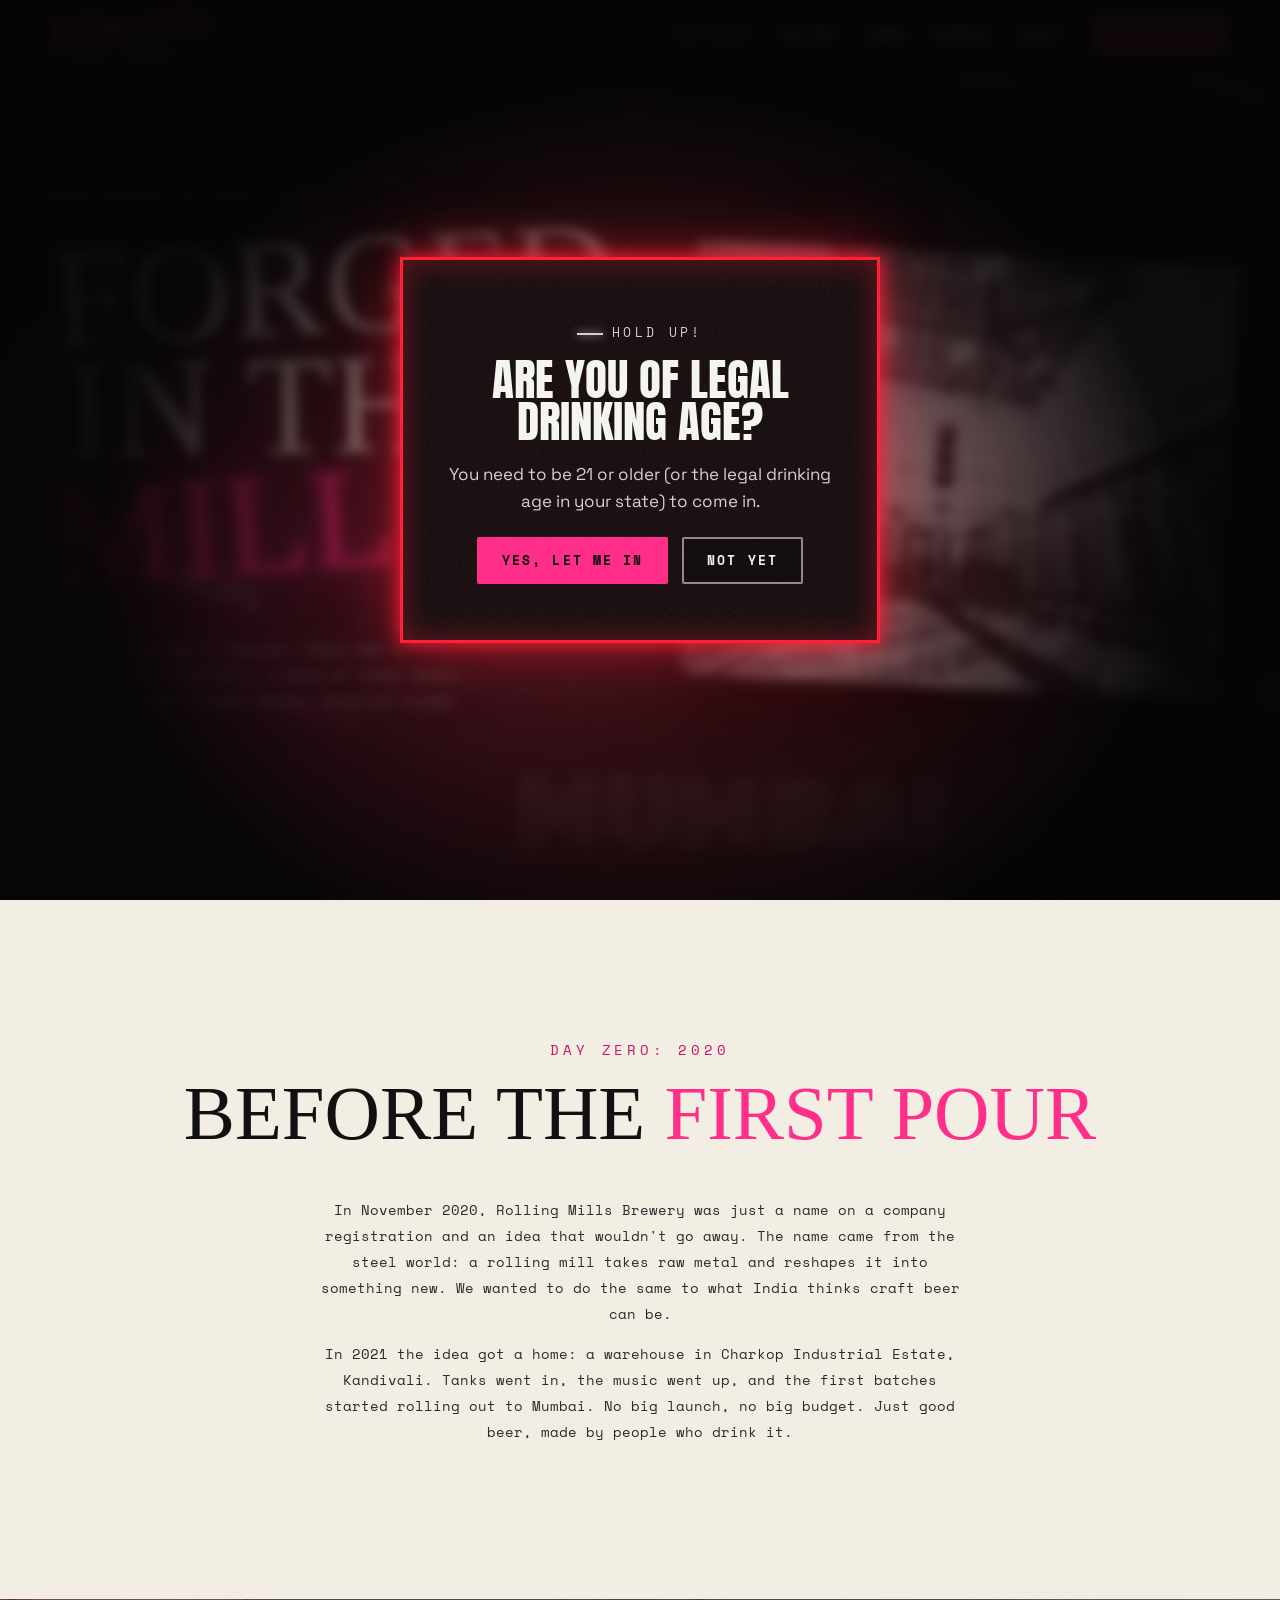
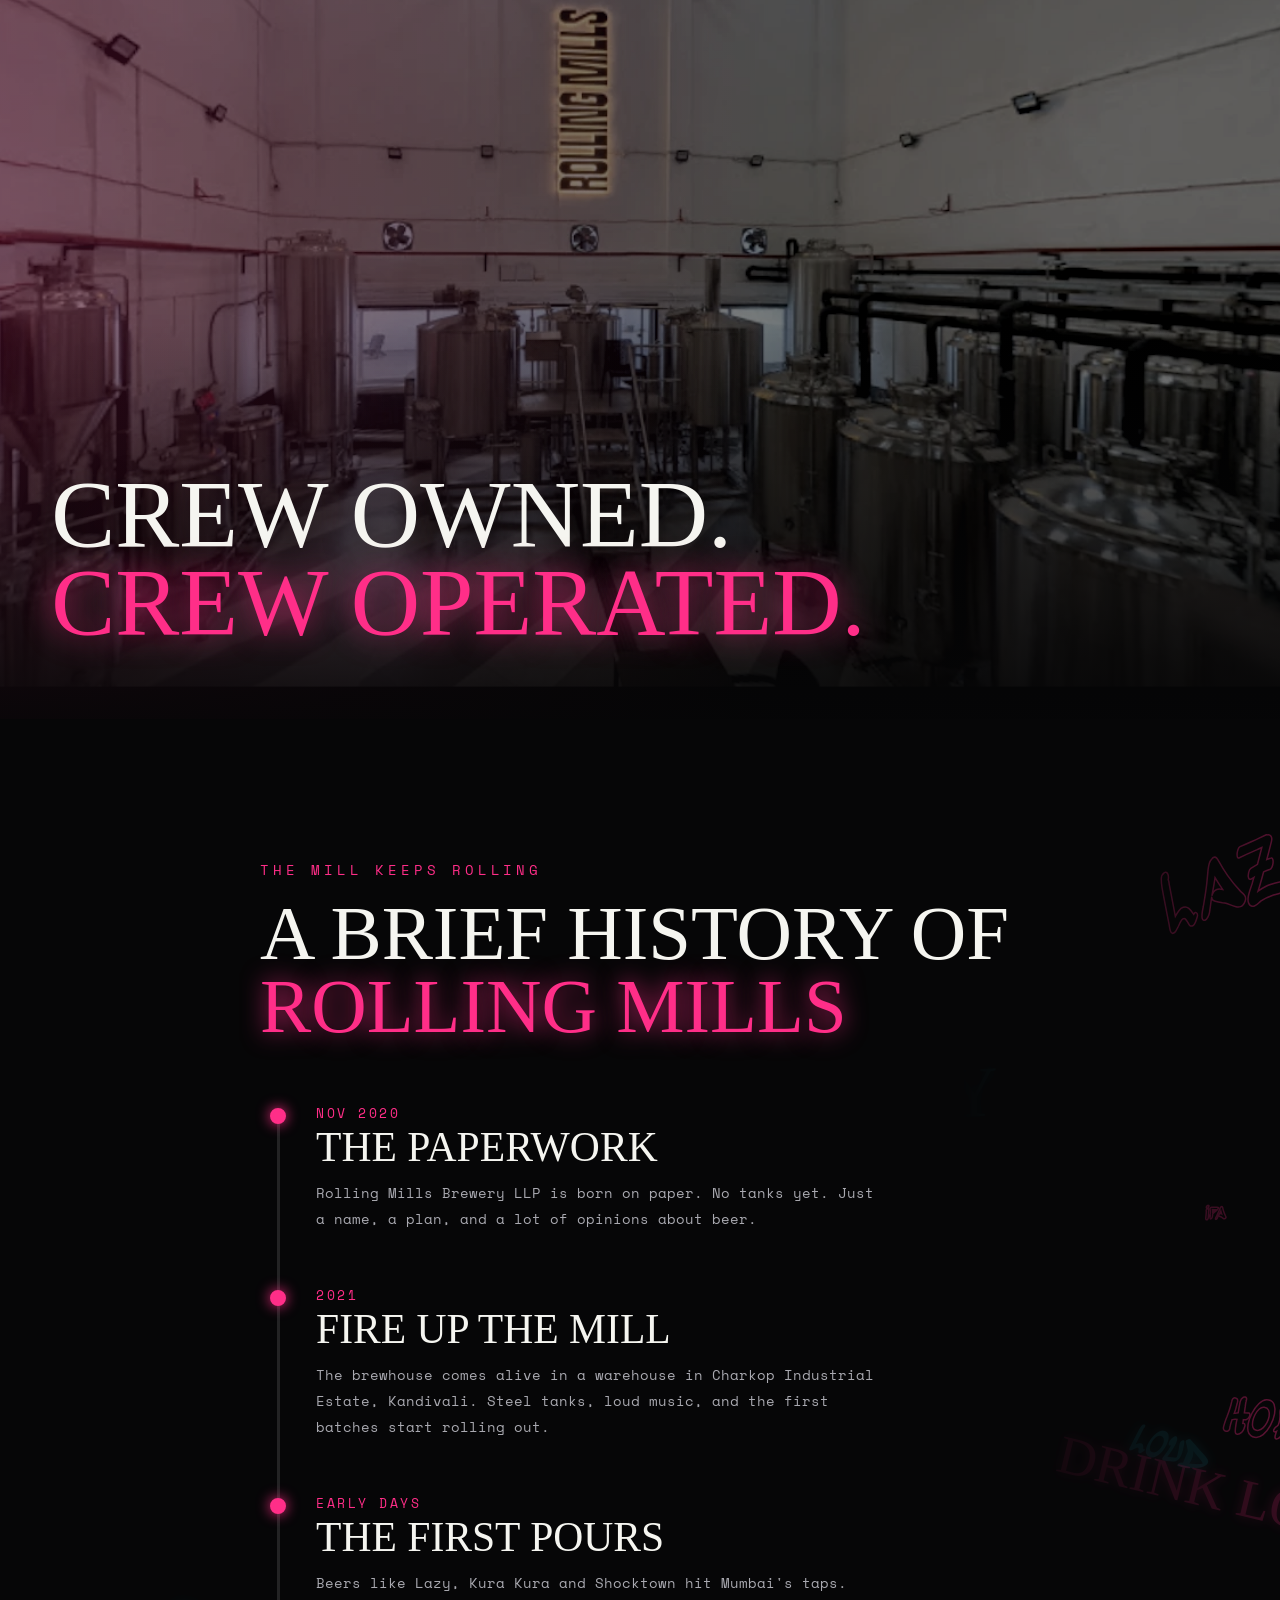
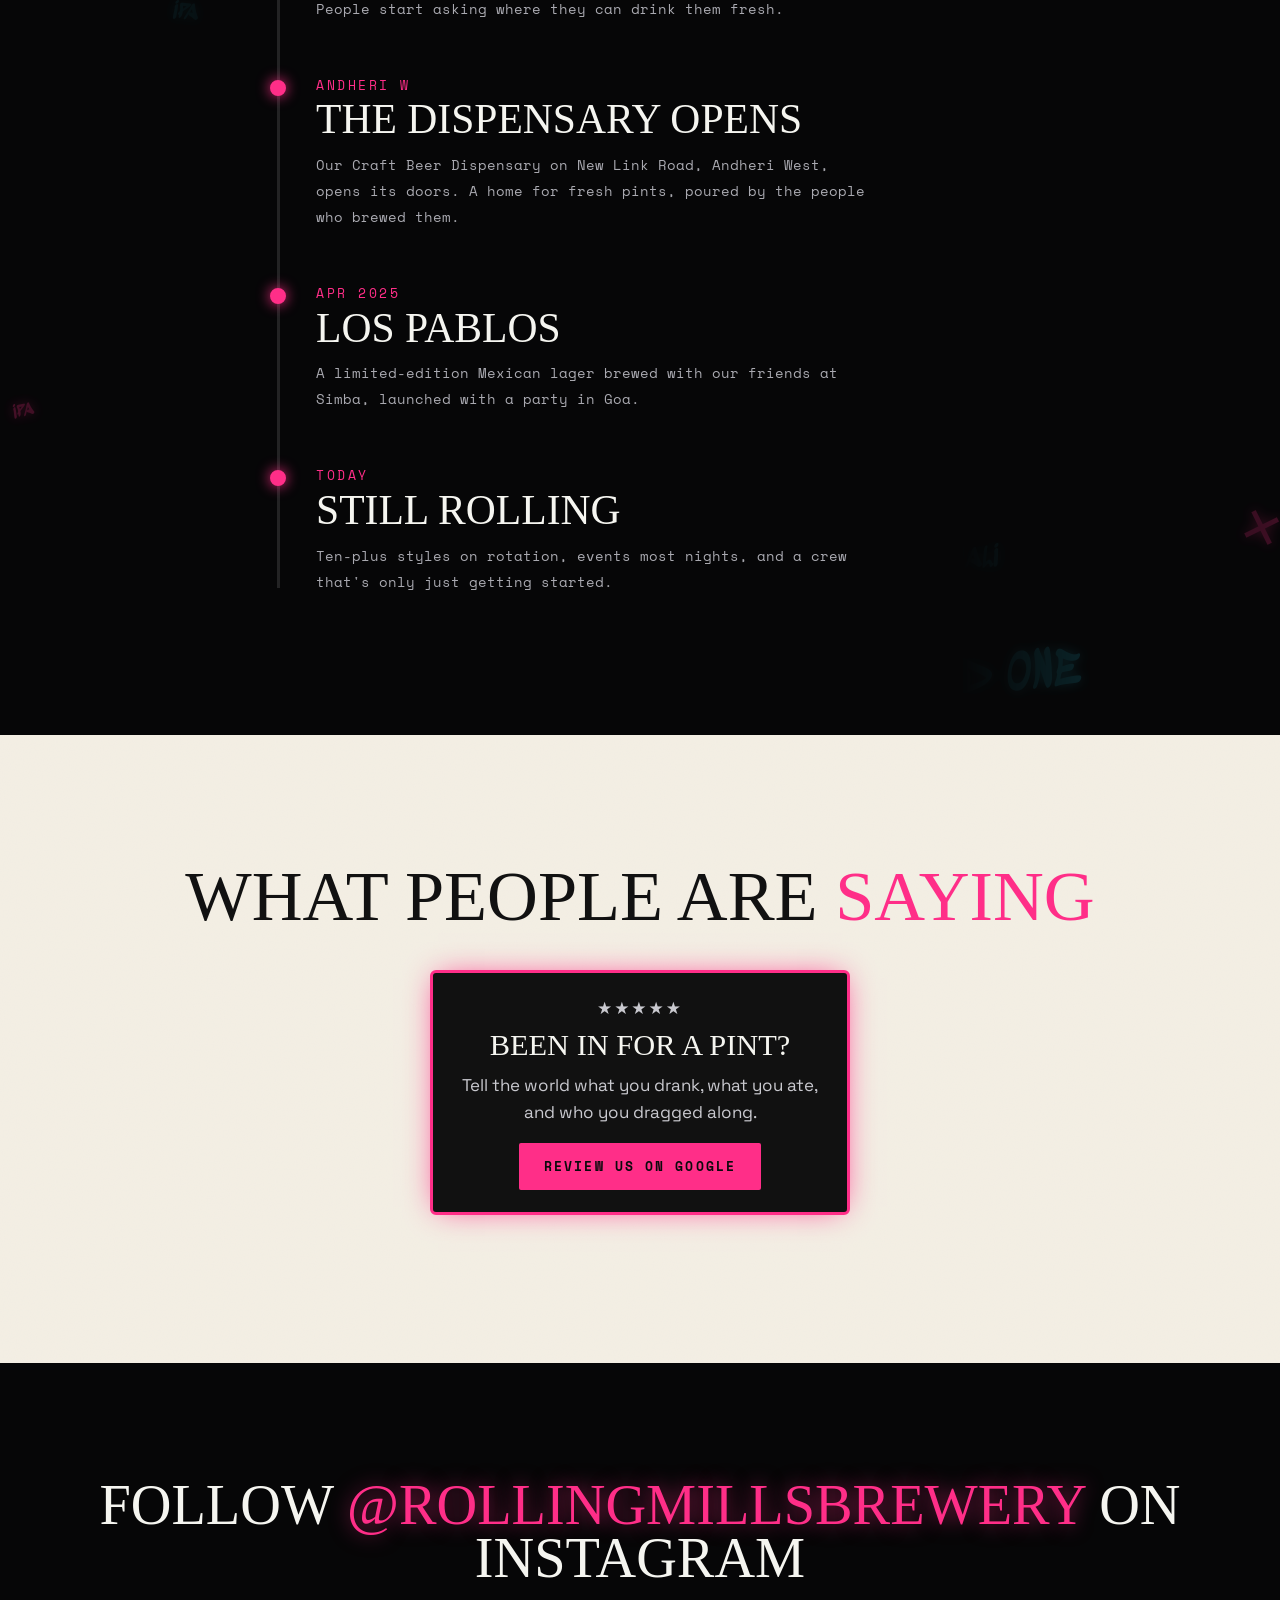
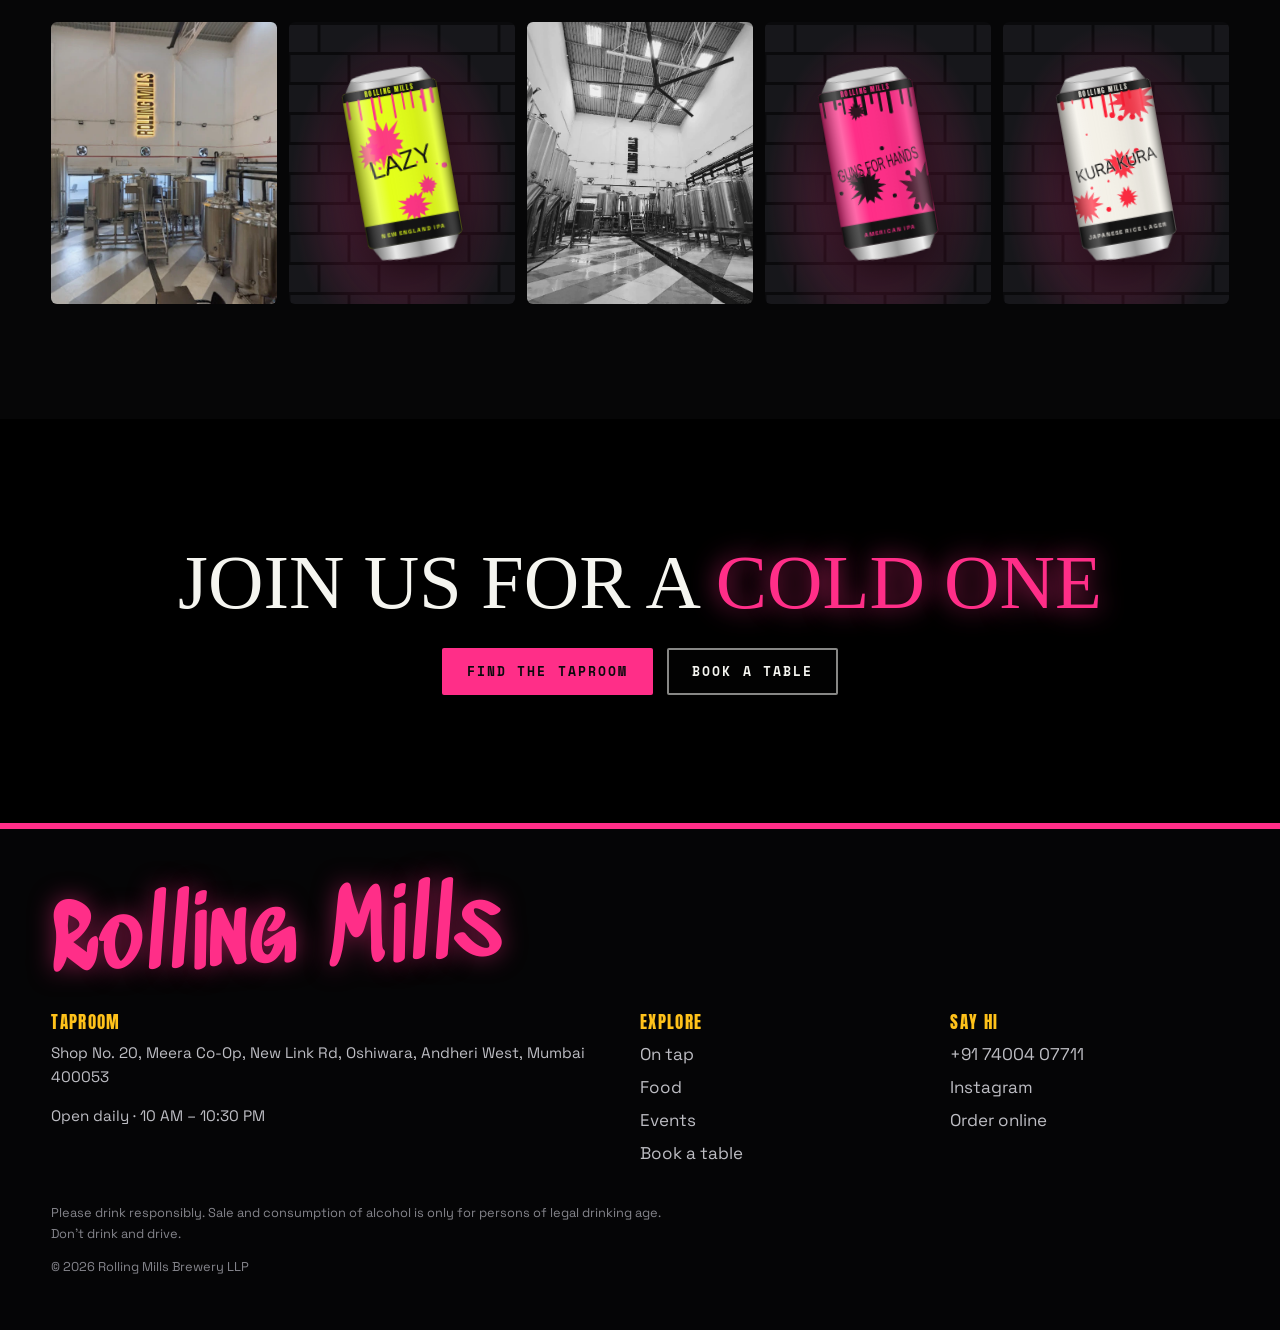
==== commit 0f771e44: "Refine design system for a consistent, professional finish - One type system: Permanent Marker headi" ====
--- a/story.html
+++ b/story.html
@@ -6,9 +6,16 @@
   <title>Our Story | Rolling Mills Brewery, Mumbai</title>
   <meta name="description" content="How Rolling Mills went from paperwork in 2020 to a Kandivali brewhouse and an Andheri West taproom. The story of an independent Mumbai craft brewery.">
   <meta name="theme-color" content="#0a0a0c">
+  <meta property="og:type" content="website">
+  <meta property="og:site_name" content="Rolling Mills Brewery">
+  <meta property="og:title" content="Our Story | Rolling Mills Brewery, Mumbai">
+  <meta property="og:description" content="How Rolling Mills went from paperwork in 2020 to a Kandivali brewhouse and an Andheri West taproom.">
+  <meta property="og:image" content="assets/photos/brewhouse-wide.webp">
+  <meta name="twitter:card" content="summary_large_image">
+  <link rel="icon" href="data:image/svg+xml,%3Csvg xmlns='http://www.w3.org/2000/svg' viewBox='0 0 64 64'%3E%3Crect width='64' height='64' rx='12' fill='%230a0a0c'/%3E%3Ctext x='32' y='43' font-family='Impact,Anton,sans-serif' font-size='30' text-anchor='middle' fill='%23ff2e88'%3ERM%3C/text%3E%3C/svg%3E">
   <link rel="preconnect" href="https://fonts.googleapis.com">
   <link rel="preconnect" href="https://fonts.gstatic.com" crossorigin>
-  <link href="https://fonts.googleapis.com/css2?family=Anton&family=Permanent+Marker&family=Rubik+Spray+Paint&family=Rubik+Wet+Paint&family=Saira+Stencil+One&family=Sedgwick+Ave+Display&family=Space+Grotesk:wght@400;500;700&family=Space+Mono:wght@400;700&display=swap" rel="stylesheet">
+  <link href="https://fonts.googleapis.com/css2?family=Anton&family=Permanent+Marker&family=Rubik+Spray+Paint&family=Sedgwick+Ave+Display&family=Space+Grotesk:wght@400;500;700&family=Space+Mono:wght@400;700&display=swap" rel="stylesheet">
   <link rel="stylesheet" href="css/styles.css">
 </head>
 <body class="is-locked story-page">
--- a/css/styles.css
+++ b/css/styles.css
@@ -19,10 +19,14 @@
   --f-spray: "Rubik Spray Paint", "Anton", Impact, sans-serif;
   --f-tag: "Sedgwick Ave Display", "Permanent Marker", cursive;
   --f-marker: "Permanent Marker", "Comic Sans MS", cursive;
-  --f-drip: "Rubik Wet Paint", "Anton", Impact, sans-serif;
+  --f-drip: "Permanent Marker", "Anton", Impact, sans-serif;
   --f-huge: "Anton", Impact, "Arial Narrow", sans-serif;
-  --f-stencil: "Saira Stencil One", Impact, sans-serif;
+  --f-stencil: "Anton", Impact, "Arial Narrow", sans-serif;
   --f-body: "Space Grotesk", system-ui, sans-serif;
+  --f-mono: "Space Mono", ui-monospace, "SFMono-Regular", monospace;
+
+  --ease-out: cubic-bezier(.22, 1, .36, 1);
+  --radius: 2px;
 
   --gutter: clamp(16px, 4vw, 56px);
   --max: 1240px;
@@ -53,7 +57,9 @@
 
 .skip-link { position: absolute; left: -999px; top: 8px; z-index: 300; background: var(--gold); color: var(--black); padding: 8px 14px; }
 .skip-link:focus { left: 8px; }
-:focus-visible { outline: 3px dashed var(--cyan); outline-offset: 4px; }
+:focus-visible { outline: 2px solid var(--pink); outline-offset: 3px; }
+::selection { background: var(--pink); color: var(--black); }
+html { scrollbar-color: var(--pink) #0a0a0c; }
 
 /* ---------- surfaces ---------- */
 .graffiti-wall {
@@ -69,20 +75,25 @@
 .wall-tags span[style*="transparent"], .panel-tags span[style*="transparent"] { text-shadow: none; }
 
 /* ---------- type ---------- */
+/* small label above every section heading */
 .marker {
-  display: inline-block;
-  font-family: var(--f-marker);
-  font-size: clamp(1.05rem, 1.8vw, 1.35rem);
-  color: var(--gold);
-  transform: rotate(-3deg);
-  margin-bottom: .3em;
-}
+  display: inline-flex; align-items: center; gap: .7em;
+  font-family: var(--f-mono); font-weight: 400;
+  font-size: clamp(.7rem, 1vw, .8rem); letter-spacing: .26em; text-transform: uppercase;
+  color: var(--pink);
+  margin-bottom: 1.1em;
+}
+/* darker pink on light paper sections, for readable contrast */
+.about .marker, .visit .marker, .book-form .marker, .f-stats .marker, .feature .marker { color: #c8106a; }
+.site-nav a.is-active:not(.btn) { color: var(--pink); }
+.marker::before { content: ""; width: 26px; height: 2px; background: currentColor; box-shadow: 0 0 8px currentColor; }
+/* section headings: same hand-painted voice as the heroes */
 .spray-title {
-  font-family: var(--f-spray);
-  font-size: clamp(3rem, 10vw, 8.5rem);
-  line-height: .9;
+  font-family: var(--f-marker); text-transform: uppercase;
+  font-size: clamp(2.6rem, 6.4vw, 5.6rem);
+  line-height: .92; letter-spacing: -.005em;
   color: var(--white);
-  text-shadow: 0 0 24px rgba(255,255,255,.15);
+  text-shadow: 0 0 24px rgba(255,255,255,.12);
 }
 .spray-title em { font-style: normal; color: var(--pink); text-shadow: 0 0 28px rgba(255,46,136,.55); }
 .stencil { font-family: var(--f-stencil); text-transform: uppercase; }
@@ -90,36 +101,34 @@
 .section-sub { max-width: 560px; color: #cfcfd4; margin-top: .8em; }
 
 /* ---------- buttons ---------- */
-.btn {
-  display: inline-block;
-  font-family: var(--f-huge);
-  font-size: 1.1rem;
-  letter-spacing: .06em;
-  text-transform: uppercase;
-  text-decoration: none;
-  line-height: 1.1;
-  padding: .8em 1.4em;
-  border: 2px solid transparent;
+/* one button system for the whole site (matches the hero buttons) */
+.btn, .th-btn {
+  display: inline-flex; align-items: center; justify-content: center; gap: .6em;
+  font-family: var(--f-mono); font-weight: 700;
+  font-size: .82rem; letter-spacing: .16em; text-transform: uppercase;
+  text-decoration: none; line-height: 1.2;
+  padding: 1.05em 1.75em; border: 2px solid transparent; border-radius: var(--radius);
   cursor: pointer;
-  transition: transform .15s, box-shadow .15s, background .15s, color .15s;
-}
-.btn-spray { background: var(--pink); color: var(--black); box-shadow: 4px 4px 0 var(--cyan); }
-.btn-spray:hover { transform: translate(-2px,-2px); box-shadow: 7px 7px 0 var(--cyan); }
-.btn-ghost { background: rgba(10,10,12,.4); color: var(--white); border-color: var(--white); }
-.btn-ghost:hover { background: var(--white); color: var(--black); }
-.btn-small { font-size: .95rem; padding: .6em 1em; }
+  transition: background .2s var(--ease-out), color .2s var(--ease-out), border-color .2s, box-shadow .25s var(--ease-out), transform .2s var(--ease-out);
+}
+.btn:active, .th-btn:active { transform: translateY(1px); }
+.btn-spray { background: var(--pink); color: var(--black); }
+.btn-spray:hover { box-shadow: 0 0 0 4px rgba(255,46,136,.18), 0 10px 30px -6px rgba(255,46,136,.7); }
+.btn-ghost { background: rgba(10,10,12,.35); color: var(--white); border-color: rgba(245,245,240,.55); }
+.btn-ghost:hover { background: var(--white); color: var(--black); border-color: var(--white); }
+.btn-small { font-size: .72rem; padding: .85em 1.2em; }
 .btn-full { width: 100%; }
 
 /* ---------- filter chips ---------- */
 .chips { position: relative; z-index: 2; display: flex; flex-wrap: wrap; gap: 10px; max-width: var(--max); margin: 0 auto 28px; }
 .chip {
-  font-family: var(--f-huge); letter-spacing: .06em; text-transform: uppercase; font-size: .95rem;
-  padding: .5em 1.1em; border-radius: 999px; cursor: pointer;
+  font-family: var(--f-mono); font-weight: 700; letter-spacing: .14em; text-transform: uppercase; font-size: .72rem;
+  padding: .75em 1.25em; border-radius: 999px; cursor: pointer;
   background: rgba(10,10,12,.55); color: var(--white); border: 2px solid rgba(245,245,240,.5);
   transition: background .15s, color .15s, border-color .15s;
 }
 .chip:hover { border-color: var(--white); }
-.chip.is-on { background: var(--gold); color: var(--black); border-color: var(--gold); }
+.chip.is-on { background: var(--pink); color: var(--black); border-color: var(--pink); }
 
 /* =========================================================
    AGE GATE (a red neon door)
@@ -334,7 +343,7 @@
 
 .th-inner { position: relative; z-index: 3; width: 100%; max-width: var(--max); margin: 0 auto; padding: 100px var(--gutter) 130px; }
 .th-kicker, .about-kicker {
-  font-family: "Space Mono", ui-monospace, monospace; text-transform: uppercase; letter-spacing: .28em;
+  font-family: var(--f-mono); text-transform: uppercase; letter-spacing: .28em;
   font-size: clamp(.7rem, 1.1vw, .85rem); color: var(--pink); margin-bottom: 1.2em;
 }
 .th-title {
@@ -348,17 +357,13 @@
 .th-l2 { transform: rotate(-2deg) translateX(.12em); }
 .th-l3 { color: var(--pink); transform: rotate(-3deg); text-shadow: 0 0 18px rgba(255,46,136,.95), 0 0 60px rgba(255,46,136,.6), 0 6px 0 rgba(0,0,0,.4); }
 .th-actions { display: flex; gap: 14px; flex-wrap: wrap; }
-.th-btn {
-  font-family: "Space Mono", ui-monospace, monospace; font-weight: 700; text-transform: uppercase; letter-spacing: .16em; font-size: .85rem;
-  text-decoration: none; padding: 1em 1.7em; border: 2px solid transparent; transition: background .2s, color .2s, box-shadow .2s;
-}
 .th-btn-fill { background: var(--pink); color: var(--black); }
 .th-btn-fill:hover { box-shadow: 0 0 24px rgba(255,46,136,.8); }
 .th-btn-line { border-color: rgba(245,245,240,.55); color: var(--white); background: rgba(6,6,7,.4); }
 .th-btn-line:hover { background: var(--white); color: var(--black); }
 .th-scroll {
   position: absolute; z-index: 3; left: 0; right: 0; bottom: 74px; text-align: center; margin: 0;
-  font-family: "Space Mono", ui-monospace, monospace; font-size: .72rem; letter-spacing: .3em; text-transform: uppercase; color: rgba(245,245,240,.55);
+  font-family: var(--f-mono); font-size: .72rem; letter-spacing: .3em; text-transform: uppercase; color: rgba(245,245,240,.55);
 }
 .th-ticker {
   position: absolute; z-index: 4; left: -2%; right: -2%; bottom: 14px;
@@ -367,6 +372,30 @@
 }
 .th-track { display: flex; width: max-content; animation: marquee 28s linear infinite; }
 .th-track span { font-family: var(--f-marker); text-transform: uppercase; font-size: clamp(1rem, 1.8vw, 1.35rem); white-space: nowrap; padding-right: .5em; }
+
+/* real pour video (optional): fades in over the photo once assets/video/hero-pour.mp4 loads */
+.th-video { position: absolute; inset: 0; width: 100%; height: 100%; object-fit: cover; opacity: 0; transition: opacity .8s; filter: brightness(.55) contrast(1.1) saturate(1.1); }
+.th.has-video .th-video { opacity: 1; }
+.th.has-video .th-bg img, .th.has-video .th-pour { display: none; }
+
+/* drawn tap-and-pour scene */
+.th-pour {
+  position: absolute; z-index: 2; right: 3%; bottom: 62px; height: 86%; aspect-ratio: 600 / 820;
+  pointer-events: none; filter: drop-shadow(0 30px 40px rgba(0,0,0,.6));
+}
+.th-pour::before {
+  content: ""; position: absolute; left: 5%; right: 5%; top: 8%; height: 45%; z-index: -1;
+  background: radial-gradient(ellipse at 50% 60%, rgba(255,46,136,.55), transparent 70%); filter: blur(30px);
+}
+.pour-svg { display: block; width: 100%; height: 100%; overflow: visible; }
+.bubbles circle { fill: rgba(255,255,255,.8); animation: bubble 2.4s linear infinite; }
+.bubbles circle:nth-child(2) { animation-delay: .4s; animation-duration: 2s; }
+.bubbles circle:nth-child(3) { animation-delay: .9s; }
+.bubbles circle:nth-child(4) { animation-delay: 1.3s; animation-duration: 2.8s; }
+.bubbles circle:nth-child(5) { animation-delay: .2s; animation-duration: 1.8s; }
+.bubbles circle:nth-child(6) { animation-delay: 1.7s; }
+.bubbles circle:nth-child(7) { animation-delay: 1.1s; animation-duration: 2.2s; }
+@keyframes bubble { from { transform: translateY(0); opacity: .9; } to { transform: translateY(-220px); opacity: 0; } }
 
 /* header scroll progress line */
 .scroll-progress {
@@ -427,7 +456,7 @@
   transform: rotate(-10deg);
 }
 .about-sticker b { font-family: var(--f-marker); font-weight: 400; font-size: 1.7rem; line-height: 1; }
-.about-sticker small { font-family: "Space Mono", monospace; font-size: .62rem; letter-spacing: .2em; text-transform: uppercase; margin-top: 4px; }
+.about-sticker small { font-family: var(--f-mono); font-size: .62rem; letter-spacing: .2em; text-transform: uppercase; margin-top: 4px; }
 
 .about-copy .marker { color: var(--pink); }
 .about-title { font-family: var(--f-huge); text-transform: uppercase; font-size: clamp(2.6rem, 5.6vw, 4.8rem); line-height: .92; margin: .1em 0 .5em; }
@@ -868,6 +897,7 @@
 
 @media (max-width: 720px) {
   .th-inner { padding-top: 80px; padding-bottom: 190px; }
+  .th-pour { right: -22%; bottom: 120px; height: 56%; opacity: .45; }
   .th-shade { background: linear-gradient(0deg, #060607 0%, rgba(6,6,7,.6) 40%, rgba(6,6,7,.35) 100%); }
   .th-bg img { filter: grayscale(.3) brightness(.55) contrast(1.1); object-position: 45% 40%; }
   .th-title { font-size: clamp(3.6rem, 19vw, 6rem); }
@@ -937,6 +967,7 @@
 }
 
 @media (prefers-reduced-motion: reduce) {
+  #pour-stream { display: none; }
   *, *::before, *::after { animation: none !important; transition: none !important; }
   .f-stats { opacity: 1; }
   .splat { transform: none; }
@@ -948,7 +979,7 @@
 .site-nav a.is-current { color: var(--pink); }
 .story-page .site-header { background: rgba(10,10,12,.85); backdrop-filter: blur(10px); }
 .mono-copy, .sh-lead, .dz-copy p, .tl-text {
-  font-family: "Space Mono", ui-monospace, monospace; font-size: .9rem; line-height: 1.8;
+  font-family: var(--f-mono); font-size: .9rem; line-height: 1.8;
 }
 
 /* hero */
@@ -1008,7 +1039,7 @@
 .tl-item:last-child { padding-bottom: 0; }
 .tl-dot { position: absolute; left: -46px; top: 4px; width: 16px; height: 16px; border-radius: 50%; border: 3px solid var(--pink); background: #060607; transition: background .3s, box-shadow .3s; }
 .tl-item.is-lit .tl-dot { background: var(--pink); box-shadow: 0 0 14px var(--pink); }
-.tl-when { font-family: "Space Mono", monospace; font-size: .8rem; letter-spacing: .2em; text-transform: uppercase; color: var(--pink); margin: 0 0 .3em; }
+.tl-when { font-family: var(--f-mono); font-size: .8rem; letter-spacing: .2em; text-transform: uppercase; color: var(--pink); margin: 0 0 .3em; }
 .tl-name { font-family: var(--f-marker); text-transform: uppercase; font-size: clamp(1.8rem, 3.4vw, 2.6rem); color: var(--white); margin-bottom: .3em; }
 .tl-text { color: #a9a9b0; margin: 0; max-width: 560px; }
 
@@ -1038,7 +1069,7 @@
 .igs-tile.is-can svg { width: 46%; transform: rotate(-10deg); transition: transform .4s; filter: drop-shadow(0 18px 20px rgba(0,0,0,.6)); }
 .igs-tile:hover img { transform: scale(1.06); }
 .igs-tile:hover svg { transform: rotate(4deg) scale(1.06); }
-.igs-hover { position: absolute; inset: auto 0 0; padding: 10px; font-family: "Space Mono", monospace; font-size: .7rem; letter-spacing: .1em; color: var(--white); background: linear-gradient(0deg, rgba(0,0,0,.75), transparent); opacity: 0; transition: opacity .3s; }
+.igs-hover { position: absolute; inset: auto 0 0; padding: 10px; font-family: var(--f-mono); font-size: .7rem; letter-spacing: .1em; color: var(--white); background: linear-gradient(0deg, rgba(0,0,0,.75), transparent); opacity: 0; transition: opacity .3s; }
 .igs-tile:hover .igs-hover, .igs-tile:focus-visible .igs-hover { opacity: 1; }
 
 /* join */
@@ -1062,3 +1093,21 @@
   .igs-title { font-size: 1.6rem; }
   .igs-tile:nth-child(n+3) { display: none; }
 }
+
+/* =========================================================
+   REFINEMENT: keep background graffiti away from reading areas
+   ========================================================= */
+.tapboard .wall-tags, .events .wall-tags, .visit .wall-tags, .tl .wall-tags, .sh .wall-tags {
+  opacity: .55;
+  -webkit-mask-image: radial-gradient(ellipse 70% 45% at 20% 18%, transparent 35%, #000 75%);
+          mask-image: radial-gradient(ellipse 70% 45% at 20% 18%, transparent 35%, #000 75%);
+}
+.tl .wall-tags { -webkit-mask-image: linear-gradient(90deg, #000, transparent 25%, transparent 75%, #000); mask-image: linear-gradient(90deg, #000, transparent 25%, transparent 75%, #000); }
+.section-sub { color: #d4d4d9; }
+@media (max-width: 720px) {
+  .tapboard .wall-tags, .events .wall-tags, .visit .wall-tags, .sh .wall-tags {
+    opacity: .4;
+    -webkit-mask-image: linear-gradient(180deg, transparent 0 40%, #000 80%);
+            mask-image: linear-gradient(180deg, transparent 0 40%, #000 80%);
+  }
+}
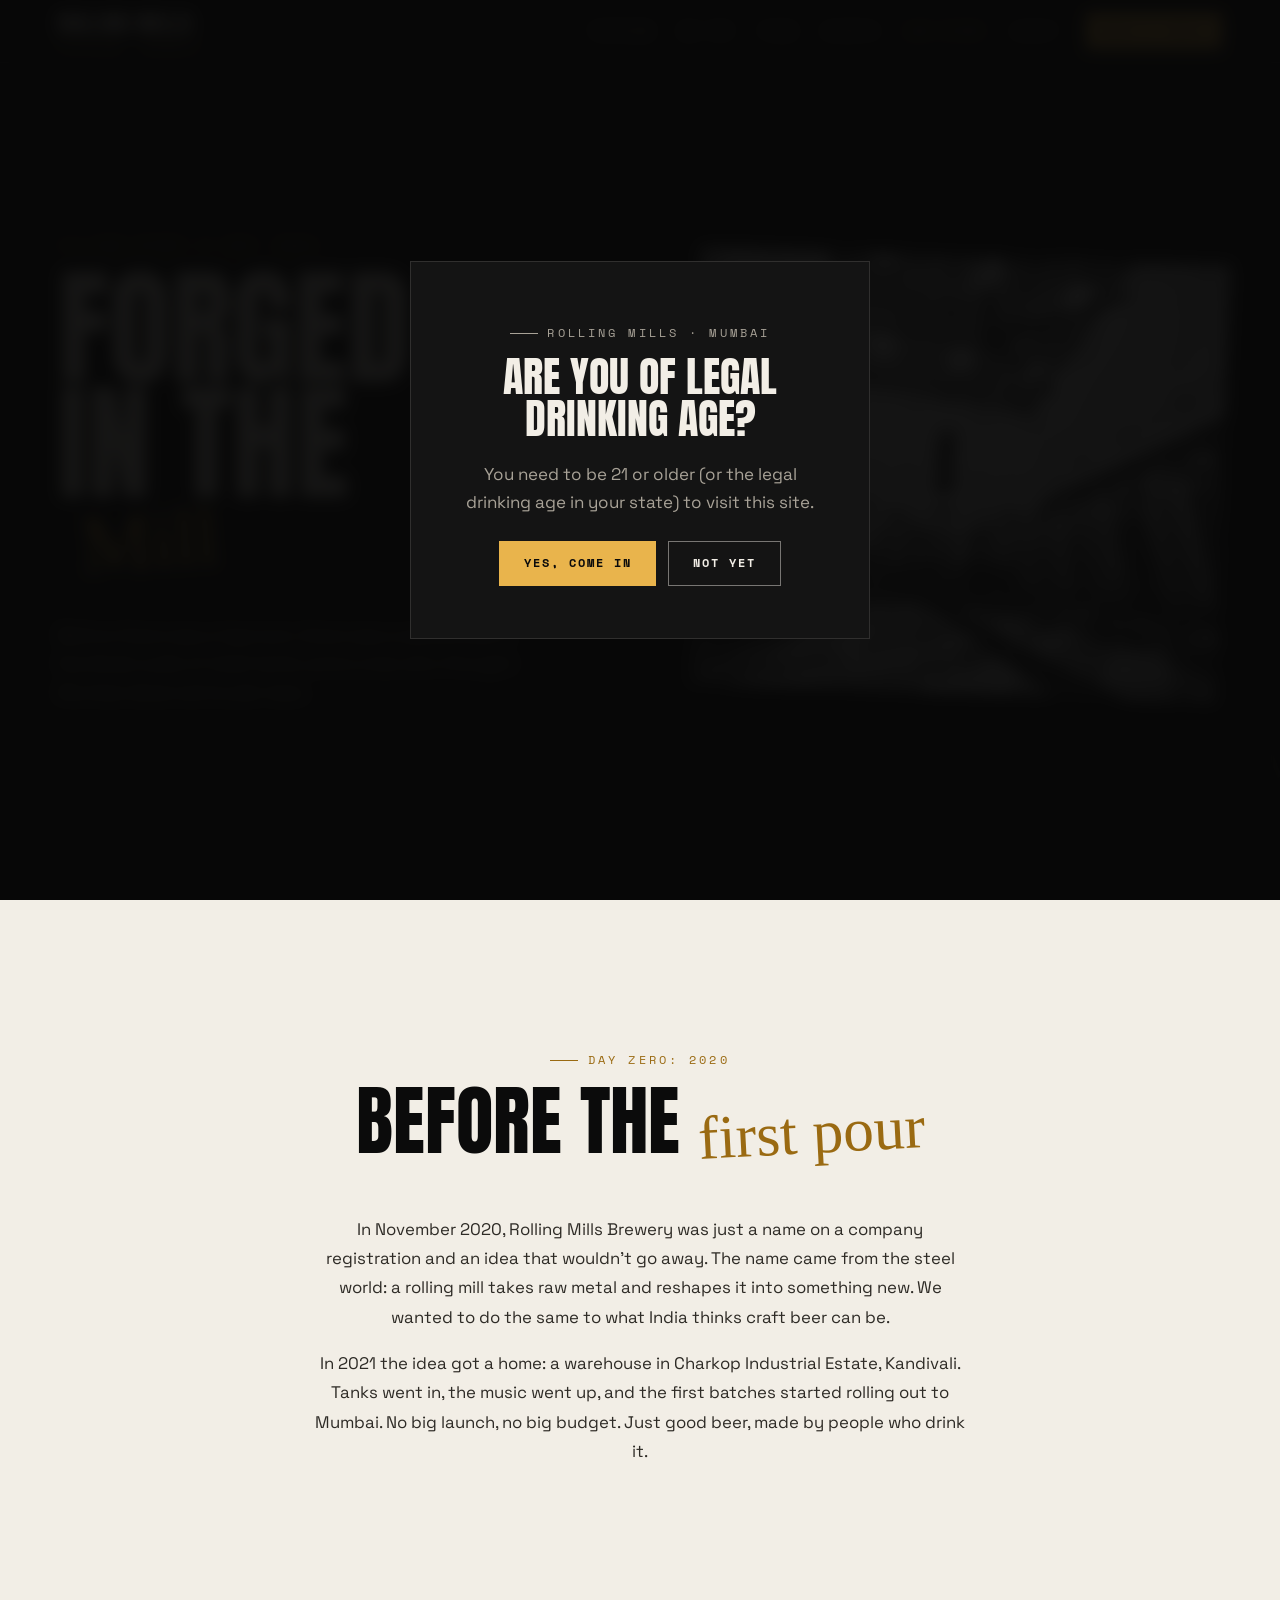
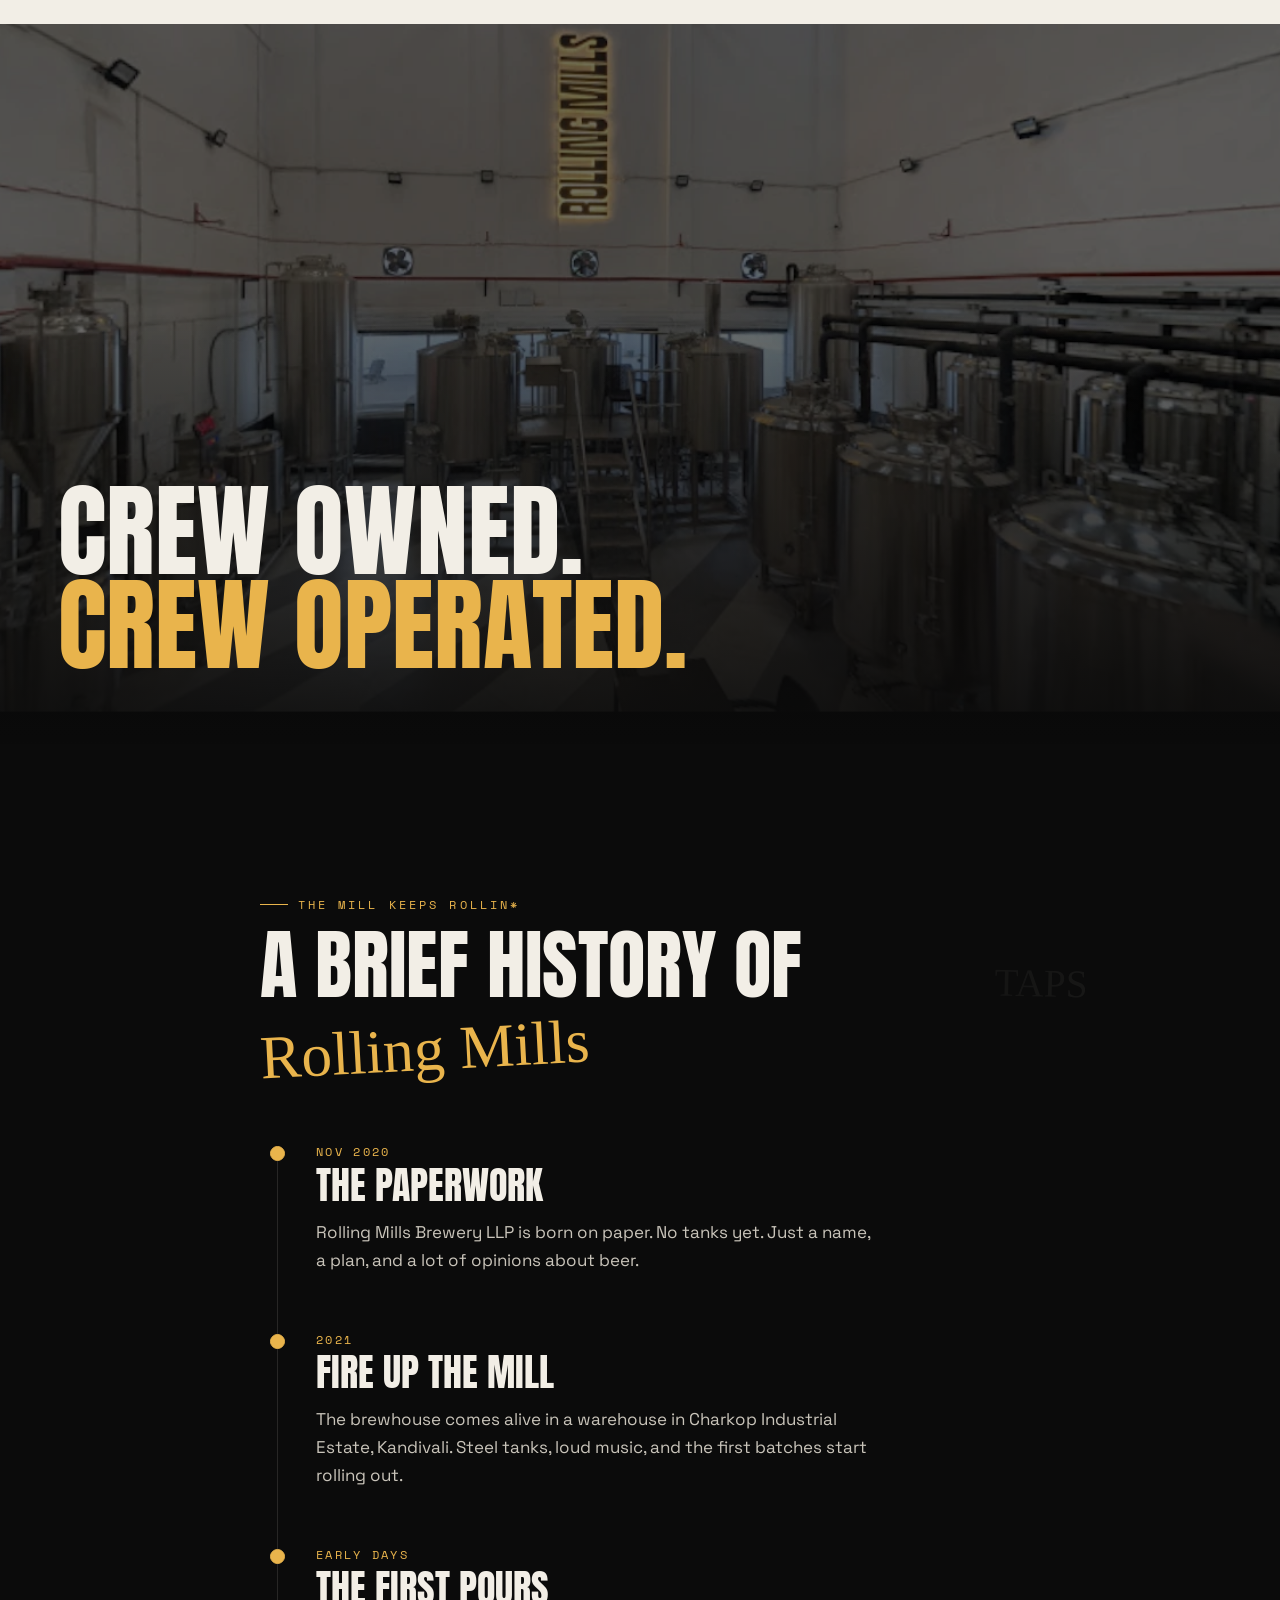
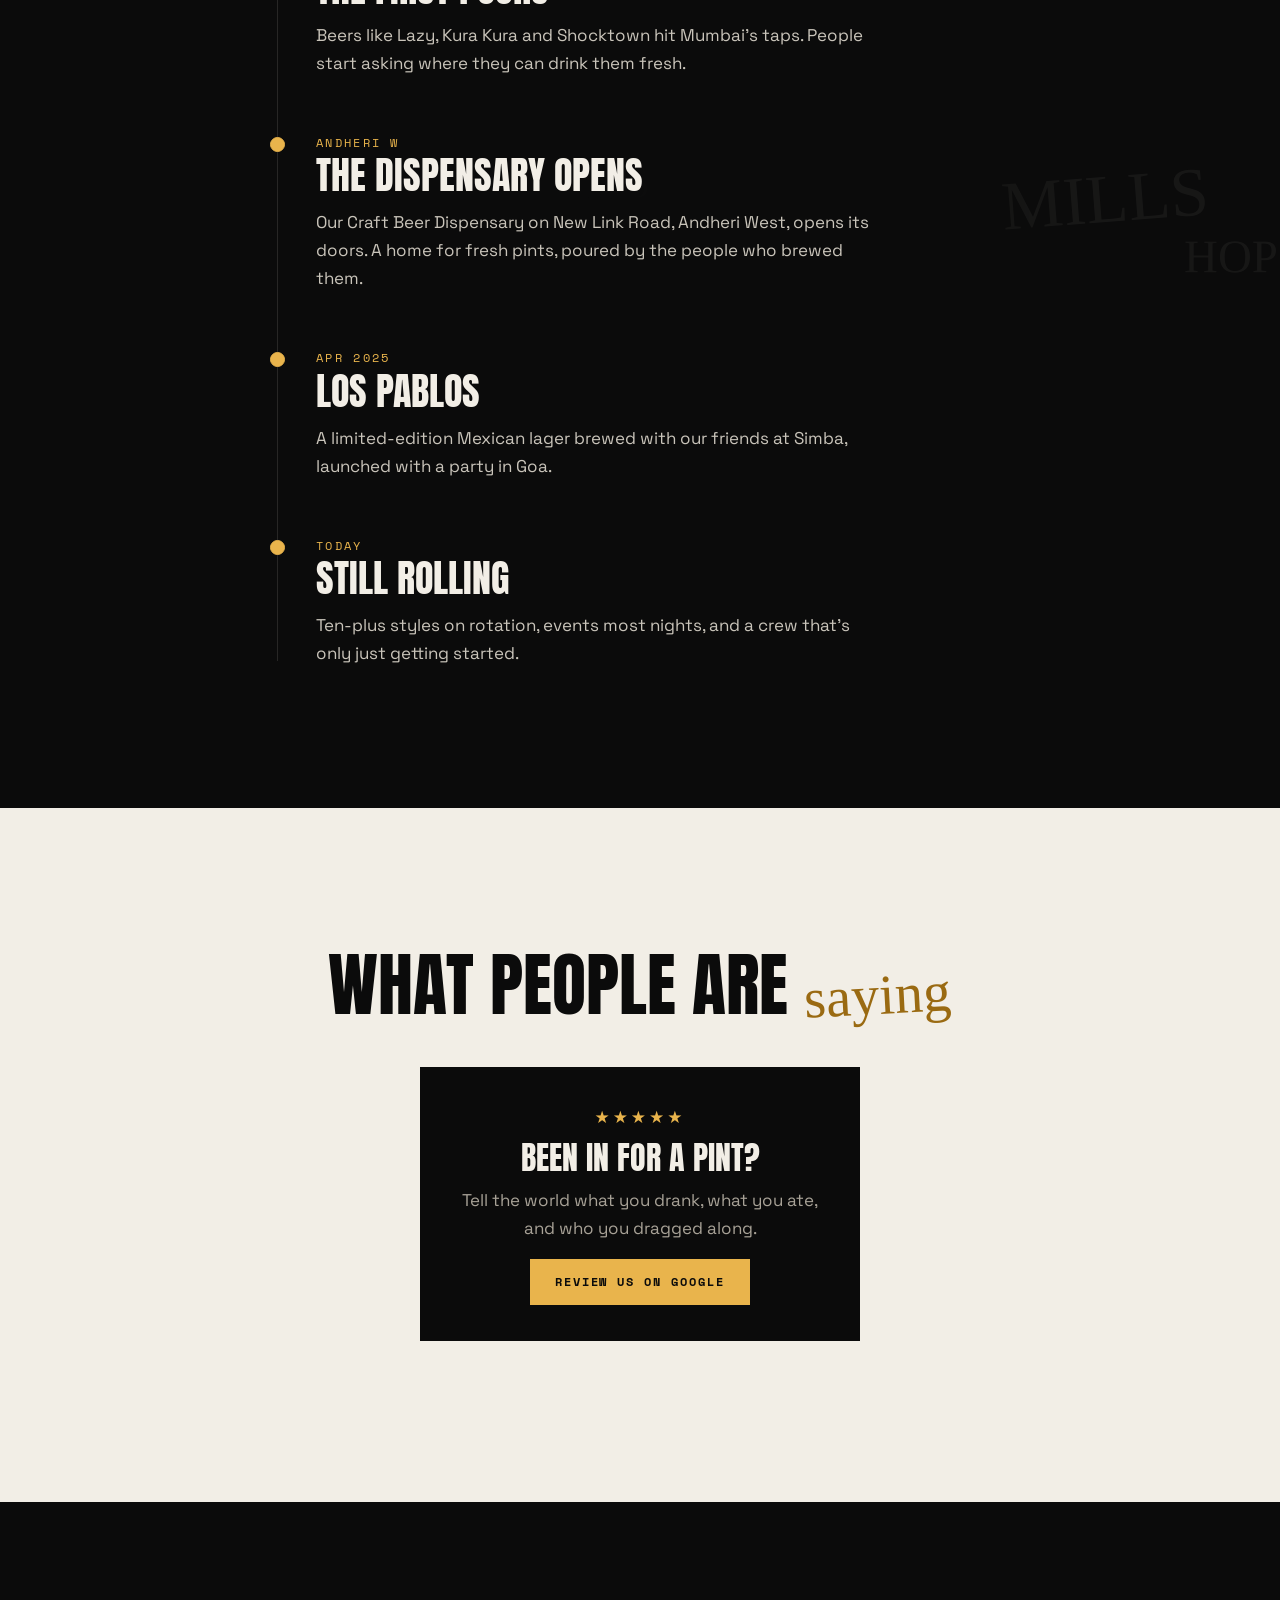
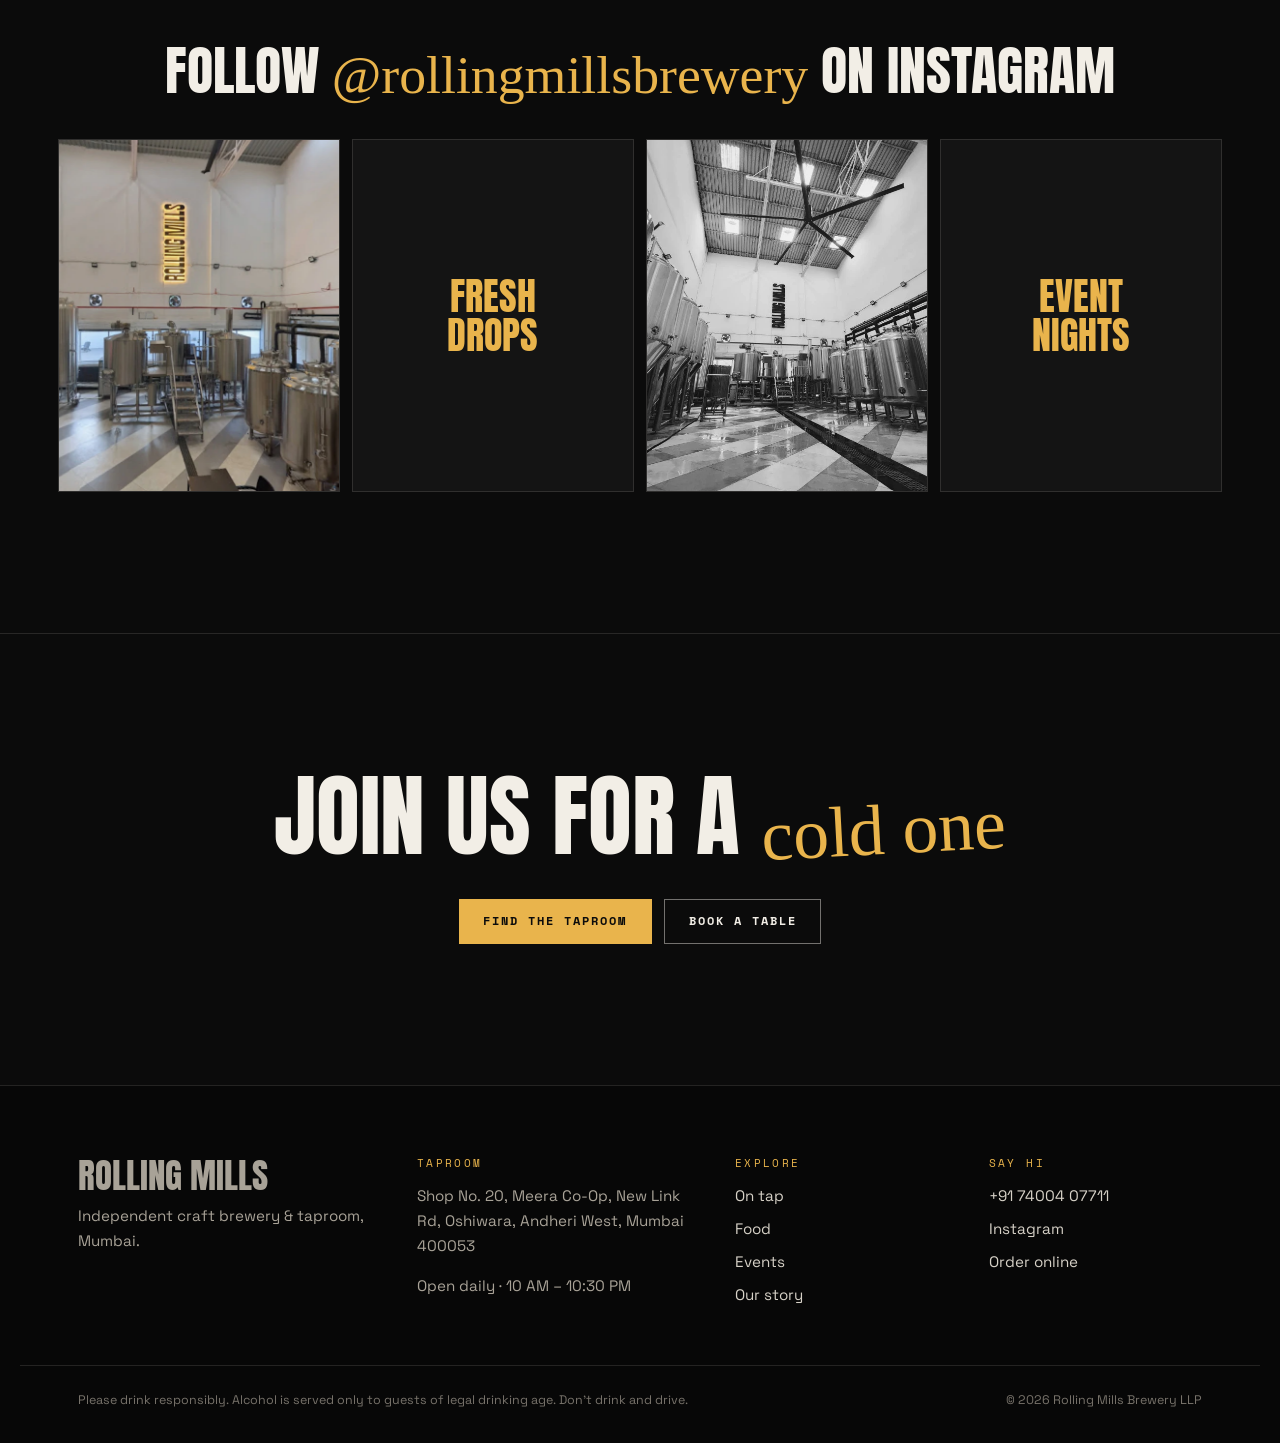
==== commit b62b5050: "Redesign: taproom-first, photo-led, black/bone/gold The neon graffiti version read as cartoonish, bu" ====
--- a/story.html
+++ b/story.html
@@ -4,18 +4,18 @@
   <meta charset="utf-8">
   <meta name="viewport" content="width=device-width, initial-scale=1">
   <title>Our Story | Rolling Mills Brewery, Mumbai</title>
-  <meta name="description" content="How Rolling Mills went from paperwork in 2020 to a Kandivali brewhouse and an Andheri West taproom. The story of an independent Mumbai craft brewery.">
-  <meta name="theme-color" content="#0a0a0c">
+  <meta name="description" content="How Rolling Mills went from paperwork in 2020 to a Kandivali brewhouse and an Andheri West taproom.">
+  <meta name="theme-color" content="#0b0b0b">
   <meta property="og:type" content="website">
   <meta property="og:site_name" content="Rolling Mills Brewery">
-  <meta property="og:title" content="Our Story | Rolling Mills Brewery, Mumbai">
-  <meta property="og:description" content="How Rolling Mills went from paperwork in 2020 to a Kandivali brewhouse and an Andheri West taproom.">
+  <meta property="og:title" content="Our Story | Rolling Mills Brewery">
+  <meta property="og:description" content="Fresh craft beer straight from our tanks, bar food and events most nights.">
   <meta property="og:image" content="assets/photos/brewhouse-wide.webp">
   <meta name="twitter:card" content="summary_large_image">
-  <link rel="icon" href="data:image/svg+xml,%3Csvg xmlns='http://www.w3.org/2000/svg' viewBox='0 0 64 64'%3E%3Crect width='64' height='64' rx='12' fill='%230a0a0c'/%3E%3Ctext x='32' y='43' font-family='Impact,Anton,sans-serif' font-size='30' text-anchor='middle' fill='%23ff2e88'%3ERM%3C/text%3E%3C/svg%3E">
+  <link rel="icon" href="data:image/svg+xml,%3Csvg xmlns='http://www.w3.org/2000/svg' viewBox='0 0 64 64'%3E%3Crect width='64' height='64' rx='12' fill='%230b0b0b'/%3E%3Ctext x='32' y='43' font-family='Impact,Anton,sans-serif' font-size='30' text-anchor='middle' fill='%23e9b44c'%3ERM%3C/text%3E%3C/svg%3E">
   <link rel="preconnect" href="https://fonts.googleapis.com">
   <link rel="preconnect" href="https://fonts.gstatic.com" crossorigin>
-  <link href="https://fonts.googleapis.com/css2?family=Anton&family=Permanent+Marker&family=Rubik+Spray+Paint&family=Sedgwick+Ave+Display&family=Space+Grotesk:wght@400;500;700&family=Space+Mono:wght@400;700&display=swap" rel="stylesheet">
+  <link href="https://fonts.googleapis.com/css2?family=Anton&family=Permanent+Marker&family=Space+Grotesk:wght@400;500;700&family=Space+Mono:wght@400;700&display=swap" rel="stylesheet">
   <link rel="stylesheet" href="css/styles.css">
 </head>
 <body class="is-locked story-page">
@@ -23,12 +23,12 @@
 
   <!-- ================= AGE GATE ================= -->
   <div class="age-gate" id="age-gate" role="dialog" aria-modal="true" aria-labelledby="age-title">
-    <div class="age-door">
-      <p class="marker">hold up!</p>
+    <div class="age-card">
+      <p class="marker">Rolling Mills · Mumbai</p>
       <h2 id="age-title">Are you of legal drinking age?</h2>
-      <p>You need to be 21 or older (or the legal drinking age in your state) to come in.</p>
+      <p>You need to be 21 or older (or the legal drinking age in your state) to visit this site.</p>
       <div class="age-actions">
-        <button class="btn btn-spray" data-age="yes" type="button">Yes, let me in</button>
+        <button class="btn btn-spray" data-age="yes" type="button">Yes, come in</button>
         <button class="btn btn-ghost" data-age="no" type="button">Not yet</button>
       </div>
       <p class="age-no" hidden>Come back when you're older. We'll keep the tanks cold.</p>
@@ -38,14 +38,15 @@
   <!-- ================= HEADER ================= -->
   <header class="site-header">
     <a href="index.html" class="logo" aria-label="Rolling Mills home">
-      <span class="logo-tag">Rolling Mills</span>
-      <span class="logo-sub">taproom · mumbai</span>
+      <span class="logo-word">Rolling Mills</span>
+      <span class="logo-sub">Taproom · Mumbai</span>
     </a>
     <nav class="site-nav" id="site-nav" aria-label="Main">
-      <a href="story.html" class="is-current" aria-current="page">Our Story</a>
+      <a href="index.html#taproom">Taproom</a>
       <a href="index.html#taps">On Tap</a>
       <a href="index.html#food">Food</a>
       <a href="index.html#events">Events</a>
+      <a href="story.html" class="is-current" aria-current="page">Our Story</a>
       <a href="index.html#visit">Visit</a>
       <a href="index.html#book" class="btn btn-spray btn-small">Book a table</a>
     </nav>
@@ -57,14 +58,14 @@
 
     <!-- ================= STORY HERO ================= -->
     <section class="sh" aria-labelledby="sh-title">
-      <div class="wall-tags" data-tags="pink,white" data-count="26" id="sh-tags" aria-hidden="true"></div>
+      <div class="wall-tags" data-tags data-count="10" id="sh-tags" aria-hidden="true"></div>
       <div class="sh-grid">
         <div class="sh-copy">
           <p class="th-kicker" data-scramble>Our story // est. 2021</p>
           <h1 class="sh-title" id="sh-title">
             <span class="sh-line">Forged</span>
             <span class="sh-line">in the</span>
-            <span class="sh-line sh-hot">Mill</span>
+            <span class="sh-hot">Mill</span>
           </h1>
           <p class="sh-lead">Before there was a taproom, there was a warehouse in Kandivali, a pile of steel tanks, and a crew who thought Mumbai deserved louder beer.</p>
         </div>
@@ -92,7 +93,7 @@
 
     <!-- ================= TIMELINE ================= -->
     <section class="tl" aria-labelledby="tl-title">
-      <div class="wall-tags" data-tags="pink,cyan" data-count="22" id="tl-tags" aria-hidden="true"></div>
+      <div class="wall-tags" data-tags data-count="8" id="tl-tags" aria-hidden="true"></div>
       <div class="tl-head">
         <p class="th-kicker" data-scramble>The mill keeps rolling</p>
         <h2 class="tl-title" id="tl-title">A brief history of <span>Rolling Mills</span></h2>
@@ -119,43 +120,45 @@
     <section class="join">
       <h2 class="join-title">Join us for a <span>cold one</span></h2>
       <div class="join-actions">
-        <a class="th-btn th-btn-fill" href="index.html#visit">Find the taproom</a>
-        <a class="th-btn th-btn-line" href="index.html#book">Book a table</a>
+        <a class="btn btn-spray" href="index.html#visit">Find the taproom</a>
+        <a class="btn btn-ghost" href="index.html#book">Book a table</a>
       </div>
     </section>
   </main>
 
   <footer class="site-footer">
-    <div class="footer-inner">
-      <p class="footer-logo">Rolling Mills</p>
-      <div class="footer-cols">
-        <div>
-          <h4>Taproom</h4>
-          <p>Shop No. 20, Meera Co-Op, New Link Rd, Oshiwara, Andheri West, Mumbai 400053</p>
-          <p>Open daily · 10 AM – 10:30 PM</p>
-        </div>
-        <div>
-          <h4>Explore</h4>
-          <a href="index.html#taps">On tap</a><a href="index.html#food">Food</a><a href="index.html#events">Events</a><a href="index.html#book">Book a table</a>
-        </div>
-        <div>
-          <h4>Say hi</h4>
-          <a href="tel:+917400407711">+91 74004 07711</a>
-          <a href="https://www.instagram.com/rollingmillsbrewery" target="_blank" rel="noopener">Instagram</a>
-          <a href="https://airmenus.in/rollingmills/order" target="_blank" rel="noopener">Order online</a>
-        </div>
+    <div class="container footer-grid">
+      <div>
+        <p class="footer-logo">Rolling Mills</p>
+        <p class="footer-tag">Independent craft brewery &amp; taproom, Mumbai.</p>
       </div>
-      <p class="small">Please drink responsibly. Sale and consumption of alcohol is only for persons of legal drinking age. Don't drink and drive.</p>
-      <p class="small">© <span id="year"></span> Rolling Mills Brewery LLP</p>
+      <div>
+        <h4>Taproom</h4>
+        <p>Shop No. 20, Meera Co-Op, New Link Rd, Oshiwara, Andheri West, Mumbai 400053</p>
+        <p>Open daily · 10 AM – 10:30 PM</p>
+      </div>
+      <div>
+        <h4>Explore</h4>
+        <a href="index.html#taps">On tap</a><a href="index.html#food">Food</a><a href="index.html#events">Events</a><a href="story.html">Our story</a>
+      </div>
+      <div>
+        <h4>Say hi</h4>
+        <a href="tel:+917400407711">+91 74004 07711</a>
+        <a href="https://www.instagram.com/rollingmillsbrewery" target="_blank" rel="noopener">Instagram</a>
+        <a href="https://airmenus.in/rollingmills/order" target="_blank" rel="noopener">Order online</a>
+      </div>
+    </div>
+    <div class="container footer-base">
+      <p>Please drink responsibly. Alcohol is served only to guests of legal drinking age. Don't drink and drive.</p>
+      <p>© <span id="year"></span> Rolling Mills Brewery LLP</p>
     </div>
   </footer>
 
-  <!-- mobile quick-action bar -->
   <nav class="action-bar" aria-label="Quick actions">
-    <a href="index.html#taps"><span>🍺</span>Taps</a>
-    <a href="index.html#food"><span>🍔</span>Food</a>
-    <a href="index.html#events"><span>🎤</span>Events</a>
-    <a href="index.html#book" class="ab-book"><span>📅</span>Book</a>
+    <a href="index.html#taps">On tap</a>
+    <a href="index.html#food">Food</a>
+    <a href="index.html#events">Events</a>
+    <a href="index.html#book" class="ab-book">Book</a>
   </nav>
 
   <script src="js/vendor/gsap.min.js"></script>
--- a/css/styles.css
+++ b/css/styles.css
@@ -1,156 +1,139 @@
 /* =========================================================
-   ROLLING MILLS TAPROOM: 80% graffiti / 20% warehouse
+   ROLLING MILLS TAPROOM
+   Black, bone and brewhouse gold. Big condensed type, one
+   hand-painted accent per heading, real photography.
    ========================================================= */
 :root {
-  --black: #0a0a0c;
-  --wall: #121215;
-  --wall-2: #1b1b20;
-  --concrete: #3a3a3f;
-  --paper: #f2ede2;
-  --white: #f5f5f0;
-  --grey: #9a9aa2;
-
-  --pink: #ff2e88;
-  --cyan: #29e3ff;
-  --gold: #ffc21a;
-  --red: #ff2036;
-  --lime: #e4ff1a;
-
-  --f-spray: "Rubik Spray Paint", "Anton", Impact, sans-serif;
-  --f-tag: "Sedgwick Ave Display", "Permanent Marker", cursive;
-  --f-marker: "Permanent Marker", "Comic Sans MS", cursive;
-  --f-drip: "Permanent Marker", "Anton", Impact, sans-serif;
-  --f-huge: "Anton", Impact, "Arial Narrow", sans-serif;
-  --f-stencil: "Anton", Impact, "Arial Narrow", sans-serif;
+  --ink: #0b0b0b;
+  --ink-2: #141414;
+  --ink-3: #1d1d1d;
+  --bone: #f2eee6;
+  --bone-2: #e6dfd2;
+  --gold: #e9b44c;        /* the backlit sign in the brewhouse */
+  --gold-deep: #9a6a12;   /* gold text on light backgrounds */
+  --dim: #a8a297;
+  --dim-dark: #5d584f;
+  --line: rgba(242, 238, 230, .12);
+  --line-dark: rgba(11, 11, 11, .12);
+  --red: #e2483d;
+
+  --f-display: "Anton", Impact, "Arial Narrow", sans-serif;
+  --f-brush: "Permanent Marker", "Comic Sans MS", cursive;
   --f-body: "Space Grotesk", system-ui, sans-serif;
   --f-mono: "Space Mono", ui-monospace, "SFMono-Regular", monospace;
 
-  --ease-out: cubic-bezier(.22, 1, .36, 1);
-  --radius: 2px;
-
-  --gutter: clamp(16px, 4vw, 56px);
+  --gutter: clamp(20px, 4.5vw, 64px);
   --max: 1240px;
-
-  --noise: url("data:image/svg+xml,%3Csvg xmlns='http://www.w3.org/2000/svg' width='220' height='220'%3E%3Cfilter id='n'%3E%3CfeTurbulence type='fractalNoise' baseFrequency='.85' numOctaves='3' stitchTiles='stitch'/%3E%3CfeColorMatrix values='0 0 0 0 1 0 0 0 0 1 0 0 0 0 1 0 0 0 .08 0'/%3E%3C/filter%3E%3Crect width='100%25' height='100%25' filter='url(%23n)'/%3E%3C/svg%3E");
-  --bricks: url("data:image/svg+xml,%3Csvg xmlns='http://www.w3.org/2000/svg' width='120' height='60'%3E%3Cg fill='none' stroke='%23000' stroke-opacity='.55' stroke-width='3'%3E%3Cpath d='M0 1.5h120M0 31.5h120M30 0v30M90 0v30M0 30v30M60 30v30M120 30v30'/%3E%3C/g%3E%3C/svg%3E");
-  --halftone: radial-gradient(circle, rgba(0,0,0,.28) 1.2px, transparent 1.6px) 0 0 / 7px 7px;
-}
-
+  --section-y: clamp(88px, 11vw, 150px);
+  --ease: cubic-bezier(.22, 1, .36, 1);
+
+  --grain: url("data:image/svg+xml,%3Csvg xmlns='http://www.w3.org/2000/svg' width='200' height='200'%3E%3Cfilter id='n'%3E%3CfeTurbulence type='fractalNoise' baseFrequency='.9' numOctaves='3' stitchTiles='stitch'/%3E%3CfeColorMatrix values='0 0 0 0 1 0 0 0 0 1 0 0 0 0 1 0 0 0 .05 0'/%3E%3C/filter%3E%3Crect width='100%25' height='100%25' filter='url(%23n)'/%3E%3C/svg%3E");
+}
+
+/* ---------- base ---------- */
 *, *::before, *::after { box-sizing: border-box; }
-html { -webkit-text-size-adjust: 100%; scroll-padding-top: 70px; }
+html { -webkit-text-size-adjust: 100%; scroll-padding-top: 80px; scrollbar-color: var(--gold) var(--ink); }
 body {
-  margin: 0;
-  font-family: var(--f-body);
-  font-size: 17px;
-  line-height: 1.6;
-  color: var(--white);
-  background: var(--black);
+  margin: 0; font-family: var(--f-body); font-size: 17px; line-height: 1.65;
+  color: var(--bone); background: var(--ink);
+  -webkit-font-smoothing: antialiased;
 }
 body.is-locked { overflow: hidden; }
 main { overflow-x: clip; }
 a { color: inherit; }
-h1, h2, h3, h4 { margin: 0; font-weight: 400; line-height: .95; }
+h1, h2, h3, h4 { margin: 0; font-weight: 400; line-height: 1; }
 p { margin: 0 0 1em; }
-img, svg { display: block; max-width: 100%; }
+img { display: block; max-width: 100%; }
 button { font: inherit; }
 .is-hidden { display: none !important; }
-
-.skip-link { position: absolute; left: -999px; top: 8px; z-index: 300; background: var(--gold); color: var(--black); padding: 8px 14px; }
+::selection { background: var(--gold); color: var(--ink); }
+:focus-visible { outline: 2px solid var(--gold); outline-offset: 3px; }
+.skip-link { position: absolute; left: -999px; top: 8px; z-index: 300; background: var(--gold); color: var(--ink); padding: 8px 14px; }
 .skip-link:focus { left: 8px; }
-:focus-visible { outline: 2px solid var(--pink); outline-offset: 3px; }
-::selection { background: var(--pink); color: var(--black); }
-html { scrollbar-color: var(--pink) #0a0a0c; }
-
-/* ---------- surfaces ---------- */
-.graffiti-wall {
-  position: relative;
-  background-color: var(--wall);
-  background-image:
-    radial-gradient(ellipse 60% 50% at 85% 20%, rgba(255,46,136,.22), transparent 70%),
-    radial-gradient(ellipse 50% 50% at 10% 85%, rgba(41,227,255,.16), transparent 70%),
-    var(--noise), var(--bricks);
-}
-.wall-tags, .panel-tags { position: absolute; inset: 0; overflow: hidden; pointer-events: none; z-index: 0; }
-.wall-tags span, .panel-tags span { position: absolute; white-space: nowrap; line-height: 1; text-shadow: 0 0 12px currentColor; }
-.wall-tags span[style*="transparent"], .panel-tags span[style*="transparent"] { text-shadow: none; }
+
+.container { position: relative; z-index: 1; width: 100%; max-width: var(--max); margin: 0 auto; padding: 0 var(--gutter); }
+.section { position: relative; padding: var(--section-y) 0; overflow: hidden; }
+.dark { background: var(--ink); color: var(--bone); }
+.light { background: var(--bone); color: var(--ink); }
 
 /* ---------- type ---------- */
-/* small label above every section heading */
 .marker {
-  display: inline-flex; align-items: center; gap: .7em;
-  font-family: var(--f-mono); font-weight: 400;
-  font-size: clamp(.7rem, 1vw, .8rem); letter-spacing: .26em; text-transform: uppercase;
-  color: var(--pink);
-  margin-bottom: 1.1em;
-}
-/* darker pink on light paper sections, for readable contrast */
-.about .marker, .visit .marker, .book-form .marker, .f-stats .marker, .feature .marker { color: #c8106a; }
-.site-nav a.is-active:not(.btn) { color: var(--pink); }
-.marker::before { content: ""; width: 26px; height: 2px; background: currentColor; box-shadow: 0 0 8px currentColor; }
-/* section headings: same hand-painted voice as the heroes */
-.spray-title {
-  font-family: var(--f-marker); text-transform: uppercase;
-  font-size: clamp(2.6rem, 6.4vw, 5.6rem);
-  line-height: .92; letter-spacing: -.005em;
-  color: var(--white);
-  text-shadow: 0 0 24px rgba(255,255,255,.12);
-}
-.spray-title em { font-style: normal; color: var(--pink); text-shadow: 0 0 28px rgba(255,46,136,.55); }
-.stencil { font-family: var(--f-stencil); text-transform: uppercase; }
-.section-head { position: relative; z-index: 2; max-width: var(--max); margin: 0 auto 32px; }
-.section-sub { max-width: 560px; color: #cfcfd4; margin-top: .8em; }
+  display: inline-flex; align-items: center; gap: .8em;
+  font-family: var(--f-mono); font-size: .75rem; letter-spacing: .26em; text-transform: uppercase;
+  color: var(--gold); margin-bottom: 1.1em;
+}
+.marker::before { content: ""; width: 28px; height: 1px; background: currentColor; }
+.light .marker { color: var(--gold-deep); }
+.h2 {
+  font-family: var(--f-display); text-transform: uppercase; letter-spacing: .005em;
+  font-size: clamp(2.8rem, 6.4vw, 5.6rem); line-height: .95;
+}
+.brush {
+  font-family: var(--f-brush); text-transform: none; color: var(--gold);
+  font-size: .82em; letter-spacing: 0; display: inline-block; transform: rotate(-3deg) translateY(-.04em);
+}
+.light .brush { color: var(--gold-deep); }
+.lead { font-size: clamp(1.05rem, 1.4vw, 1.2rem); line-height: 1.7; max-width: 560px; }
+.split-copy .h2 { margin-bottom: 26px; }
+.split-copy .lead { margin-bottom: 28px; }
+.light .lead { color: #2e2b26; }
+.dark .lead { color: #d8d3c9; }
+.section-head { display: flex; justify-content: space-between; align-items: flex-end; gap: 32px; margin-bottom: 40px; flex-wrap: wrap; }
+.section-head.center { flex-direction: column; align-items: center; text-align: center; gap: 18px; }
+.section-sub { max-width: 400px; margin: 0; color: var(--dim); }
+.light .section-sub { color: var(--dim-dark); }
+.section-foot { display: flex; align-items: center; gap: 22px; flex-wrap: wrap; margin-top: 44px; }
+.section-foot p { margin: 0; color: var(--dim-dark); }
+.text-link { font-family: var(--f-mono); font-size: .72rem; letter-spacing: .14em; text-transform: uppercase; text-decoration: none; border-bottom: 1px solid currentColor; padding-bottom: 2px; }
 
 /* ---------- buttons ---------- */
-/* one button system for the whole site (matches the hero buttons) */
 .btn, .th-btn {
   display: inline-flex; align-items: center; justify-content: center; gap: .6em;
-  font-family: var(--f-mono); font-weight: 700;
-  font-size: .82rem; letter-spacing: .16em; text-transform: uppercase;
-  text-decoration: none; line-height: 1.2;
-  padding: 1.05em 1.75em; border: 2px solid transparent; border-radius: var(--radius);
-  cursor: pointer;
-  transition: background .2s var(--ease-out), color .2s var(--ease-out), border-color .2s, box-shadow .25s var(--ease-out), transform .2s var(--ease-out);
+  font-family: var(--f-mono); font-weight: 700; font-size: .78rem; letter-spacing: .16em; text-transform: uppercase;
+  text-decoration: none; line-height: 1.2; padding: 1.15em 1.9em; border: 1px solid transparent; border-radius: 0;
+  cursor: pointer; transition: background .25s var(--ease), color .25s var(--ease), border-color .25s, transform .2s var(--ease);
 }
 .btn:active, .th-btn:active { transform: translateY(1px); }
-.btn-spray { background: var(--pink); color: var(--black); }
-.btn-spray:hover { box-shadow: 0 0 0 4px rgba(255,46,136,.18), 0 10px 30px -6px rgba(255,46,136,.7); }
-.btn-ghost { background: rgba(10,10,12,.35); color: var(--white); border-color: rgba(245,245,240,.55); }
-.btn-ghost:hover { background: var(--white); color: var(--black); border-color: var(--white); }
-.btn-small { font-size: .72rem; padding: .85em 1.2em; }
+.btn-spray, .th-btn-fill { background: var(--gold); color: var(--ink); }
+.btn-spray:hover, .th-btn-fill:hover { background: #f4c766; }
+.btn-ghost, .th-btn-line { background: transparent; color: var(--bone); border-color: rgba(242,238,230,.45); }
+.btn-ghost:hover, .th-btn-line:hover { background: var(--bone); color: var(--ink); border-color: var(--bone); }
+.light .btn-ghost { color: var(--ink); border-color: rgba(11,11,11,.4); }
+.light .btn-ghost:hover { background: var(--ink); color: var(--bone); }
+.btn-dark { background: var(--ink); color: var(--bone); }
+.btn-dark:hover { background: #2a2a2a; }
+.btn-small { font-size: .7rem; padding: .95em 1.3em; }
 .btn-full { width: 100%; }
 
-/* ---------- filter chips ---------- */
-.chips { position: relative; z-index: 2; display: flex; flex-wrap: wrap; gap: 10px; max-width: var(--max); margin: 0 auto 28px; }
+/* ---------- chips ---------- */
+.chips { display: flex; flex-wrap: wrap; gap: 8px; margin-bottom: 30px; }
 .chip {
-  font-family: var(--f-mono); font-weight: 700; letter-spacing: .14em; text-transform: uppercase; font-size: .72rem;
-  padding: .75em 1.25em; border-radius: 999px; cursor: pointer;
-  background: rgba(10,10,12,.55); color: var(--white); border: 2px solid rgba(245,245,240,.5);
-  transition: background .15s, color .15s, border-color .15s;
-}
-.chip:hover { border-color: var(--white); }
-.chip.is-on { background: var(--pink); color: var(--black); border-color: var(--pink); }
-
-/* =========================================================
-   AGE GATE (a red neon door)
-   ========================================================= */
-.age-gate {
-  position: fixed; inset: 0; z-index: 200;
-  display: grid; place-items: center; padding: 16px;
-  background: radial-gradient(ellipse at 50% 60%, rgba(255,32,54,.25), rgba(5,5,6,.96) 60%);
-  backdrop-filter: blur(6px);
-}
+  font-family: var(--f-mono); font-size: .7rem; letter-spacing: .14em; text-transform: uppercase;
+  padding: .8em 1.3em; border-radius: 999px; cursor: pointer;
+  background: transparent; color: inherit; border: 1px solid var(--line);
+  transition: background .2s, color .2s, border-color .2s;
+}
+.light .chip { border-color: rgba(11,11,11,.2); }
+.chip:hover { border-color: var(--gold); }
+.chip.is-on { background: var(--gold); color: var(--ink); border-color: var(--gold); }
+.light .chip.is-on { background: var(--ink); color: var(--bone); border-color: var(--ink); }
+
+/* ---------- faint graffiti accents (decoration only) ---------- */
+.tags-layer, .wall-tags { position: absolute; inset: 0; pointer-events: none; overflow: hidden; }
+.tags-layer span, .wall-tags span { position: absolute; white-space: nowrap; font-family: var(--f-brush); color: var(--bone); opacity: .05; }
+.tags-layer, .wall-tags { -webkit-mask-image: linear-gradient(90deg, transparent 0 45%, #000 85%); mask-image: linear-gradient(90deg, transparent 0 45%, #000 85%); }
+
+/* =========================================================
+   AGE GATE
+   ========================================================= */
+.age-gate { position: fixed; inset: 0; z-index: 200; display: grid; place-items: center; padding: 20px; background: rgba(8,8,8,.94); backdrop-filter: blur(8px); }
 .age-gate.hidden { display: none; }
-.age-door {
-  max-width: 480px; width: 100%; text-align: center;
-  padding: clamp(32px, 6vw, 56px) clamp(22px, 5vw, 44px);
-  background: #120709 var(--noise);
-  border: 3px solid var(--red);
-  box-shadow: 0 0 18px var(--red), 0 0 60px rgba(255,32,54,.5), inset 0 0 30px rgba(255,32,54,.35);
-}
-.age-door h2 { font-family: var(--f-huge); font-size: clamp(2rem, 6vw, 2.8rem); text-transform: uppercase; margin-bottom: .4em; }
-.age-door p { color: #d8cfd0; }
-.age-actions { display: flex; gap: 14px; justify-content: center; flex-wrap: wrap; margin-top: 22px; }
-.age-no { margin-top: 18px; font-family: var(--f-marker); color: var(--gold) !important; }
+.age-card { max-width: 460px; width: 100%; text-align: center; padding: clamp(32px, 6vw, 52px) clamp(24px, 5vw, 44px); background: var(--ink-2); border: 1px solid var(--line); }
+.age-card .marker { justify-content: center; }
+.age-card h2 { font-family: var(--f-display); text-transform: uppercase; font-size: clamp(2rem, 6vw, 2.6rem); line-height: 1; margin-bottom: .5em; }
+.age-card p { color: var(--dim); }
+.age-actions { display: flex; gap: 12px; justify-content: center; flex-wrap: wrap; margin-top: 24px; }
+.age-no { margin-top: 18px; color: var(--gold) !important; }
 
 /* =========================================================
    HEADER
@@ -158,956 +141,353 @@
 .site-header {
   position: fixed; inset: 0 0 auto; z-index: 100;
   display: flex; align-items: center; justify-content: space-between;
-  padding: 12px var(--gutter);
-  transition: background .3s, padding .3s;
-}
-.site-header.scrolled { background: rgba(10,10,12,.85); backdrop-filter: blur(10px); padding-top: 6px; padding-bottom: 6px; }
+  padding: 18px var(--gutter); transition: background .3s, padding .3s, border-color .3s;
+  border-bottom: 1px solid transparent;
+}
+.site-header.scrolled, .story-page .site-header { background: rgba(11,11,11,.9); backdrop-filter: blur(12px); padding-top: 12px; padding-bottom: 12px; border-color: var(--line); }
 .logo { text-decoration: none; display: flex; flex-direction: column; line-height: 1; }
-.logo-tag { font-family: var(--f-tag); font-size: clamp(1.6rem, 3vw, 2.1rem); color: var(--pink); text-shadow: 0 0 14px rgba(255,46,136,.6); transform: rotate(-4deg); }
-.logo-sub { font-family: var(--f-stencil); font-size: .7rem; letter-spacing: .25em; color: var(--grey); text-transform: uppercase; margin-top: 2px; }
-.site-nav { display: flex; gap: clamp(14px, 2.6vw, 32px); align-items: center; }
-.site-nav a:not(.btn) { font-family: var(--f-huge); letter-spacing: .08em; text-transform: uppercase; text-decoration: none; position: relative; }
-.site-nav a:not(.btn)::after {
-  content: ""; position: absolute; left: -4px; right: -4px; bottom: 1px; height: 8px;
-  background: var(--pink); z-index: -1; transform: scaleX(0); transform-origin: left; transition: transform .25s;
-}
-.site-nav a:not(.btn):hover::after { transform: scaleX(1); }
+.logo-word { font-family: var(--f-display); text-transform: uppercase; font-size: 1.45rem; letter-spacing: .04em; }
+.logo-sub { font-family: var(--f-mono); font-size: .6rem; letter-spacing: .3em; text-transform: uppercase; color: var(--gold); margin-top: 5px; }
+.site-nav { display: flex; gap: clamp(16px, 2.2vw, 30px); align-items: center; }
+.site-nav a:not(.btn) { font-family: var(--f-mono); font-size: .72rem; letter-spacing: .16em; text-transform: uppercase; text-decoration: none; color: #d6d1c7; transition: color .2s; }
+.site-nav a:not(.btn):hover, .site-nav a.is-active, .site-nav a.is-current { color: var(--gold); }
+.scroll-progress { position: absolute; left: 0; bottom: -1px; height: 2px; width: 100%; background: var(--gold); transform: scaleX(var(--p, 0)); transform-origin: left; pointer-events: none; }
 .nav-toggle { display: none; background: none; border: 0; padding: 10px; cursor: pointer; }
-.nav-toggle span { display: block; width: 28px; height: 3px; background: var(--white); margin: 6px 0; transition: transform .25s; }
-.nav-toggle[aria-expanded="true"] span:first-child { transform: translateY(4.5px) rotate(45deg); }
-.nav-toggle[aria-expanded="true"] span:last-child { transform: translateY(-4.5px) rotate(-45deg); }
-
-/* =========================================================
-   HERO: 3D graffiti alley
-   ========================================================= */
-.alley { position: relative; height: 100vh; height: 100svh; overflow: hidden; background: #050506; }
-.alley-view { position: absolute; inset: 0; perspective: 600px; perspective-origin: 50% 46%; overflow: hidden; }
-.alley-room {
-  --w: 100vw; --h: 100vh; --d: 2800px;
-  position: absolute; left: 50%; top: 50%; width: 0; height: 0;
-  transform-style: preserve-3d;
-}
-.a-plane { position: absolute; left: 0; top: 0; overflow: hidden; }
-
-.a-left, .a-right {
-  width: var(--d); height: var(--h);
-  margin: calc(var(--h) / -2) 0 0 calc(var(--d) / -2);
-  background-color: #17171b;
-  background-image: var(--noise), var(--bricks);
-}
-.a-left  { transform: translateX(calc(var(--w) / -2)) translateZ(calc(var(--d) / -2)) rotateY(90deg); }
-.a-right { transform: translateX(calc(var(--w) /  2)) translateZ(calc(var(--d) / -2)) rotateY(-90deg); }
-/* fade into darkness toward the far end */
-.a-left::after, .a-right::after { content: ""; position: absolute; inset: 0; pointer-events: none; z-index: 3; }
-.a-left::after  { background: linear-gradient(90deg, rgba(0,0,0,.15), rgba(0,0,0,.35) 40%, rgba(0,0,0,.85)); }
-.a-right::after { background: linear-gradient(270deg, rgba(0,0,0,.15), rgba(0,0,0,.35) 40%, rgba(0,0,0,.85)); }
-
-.a-floor, .a-ceiling { width: var(--w); height: var(--d); margin: calc(var(--d) / -2) 0 0 calc(var(--w) / -2); }
-.a-floor {
-  transform: translateY(calc(var(--h) / 2)) translateZ(calc(var(--d) / -2)) rotateX(90deg);
-  background-color: #0d0d10;
-  background-image:
-    radial-gradient(ellipse 45% 260px at 50% 2350px, rgba(255,32,54,.45), transparent),
-    radial-gradient(ellipse 45% 260px at 50% 1750px, rgba(255,32,54,.4), transparent),
-    radial-gradient(ellipse 45% 260px at 50% 1150px, rgba(255,32,54,.35), transparent),
-    radial-gradient(ellipse 45% 260px at 50% 550px, rgba(255,32,54,.3), transparent),
-    radial-gradient(ellipse 18% 700px at 12% 70%, rgba(255,46,136,.22), transparent),
-    radial-gradient(ellipse 18% 700px at 88% 60%, rgba(41,227,255,.18), transparent),
-    linear-gradient(180deg, #000 0%, transparent 35%),
-    var(--noise),
-    repeating-linear-gradient(0deg, rgba(0,0,0,.6) 0 3px, transparent 3px 180px),
-    repeating-linear-gradient(90deg, rgba(0,0,0,.6) 0 3px, transparent 3px 180px);
-}
-.a-ceiling {
-  transform: translateY(calc(var(--h) / -2)) translateZ(calc(var(--d) / -2)) rotateX(-90deg);
-  background: linear-gradient(0deg, #000 0%, #121216 60%, #18181c 100%);
-}
-.pipe { position: absolute; top: 0; bottom: 0; width: 26px; background: linear-gradient(90deg, #0a0a0a, #3a3a40 40%, #111); }
-.pipe-1 { left: 18%; } .pipe-2 { left: 26%; width: 14px; }
-
-.a-back {
-  width: var(--w); height: var(--h);
-  margin: calc(var(--h) / -2) 0 0 calc(var(--w) / -2);
-  transform: translateZ(calc(var(--d) * -1));
-  background-color: #141012;
-  background-image:
-    radial-gradient(ellipse 30% 45% at 50% 78%, rgba(255,32,54,.55), transparent 70%),
-    var(--noise), var(--bricks);
-  display: flex; flex-direction: column; align-items: center; justify-content: flex-end;
-}
-.back-kicker { position: relative; z-index: 2; font-family: var(--f-huge); text-transform: uppercase; letter-spacing: .1em; font-size: calc(var(--w) * .06); line-height: 1; color: transparent; -webkit-text-stroke: 3px var(--gold); margin: 0 0 calc(var(--w) * .03); }
-.back-title {
-  position: relative; z-index: 2;
-  font-family: var(--f-tag); font-size: calc(var(--w) * .17); line-height: .85;
-  color: var(--white); text-shadow: 0 0 30px rgba(255,255,255,.45), 8px 8px 0 var(--pink);
-  transform: rotate(-5deg); margin: 0 0 .05em; white-space: nowrap;
-}
-.back-title span:last-child { color: var(--pink); text-shadow: 0 0 40px rgba(255,46,136,.9), 8px 8px 0 #000; }
-.back-x { position: absolute; z-index: 2; bottom: 18%; font-size: calc(var(--w) * .12); color: var(--gold); opacity: .55; font-family: var(--f-marker); line-height: 1; }
-.back-x1 { left: 12%; transform: rotate(-12deg); } .back-x2 { right: 12%; color: var(--white); transform: rotate(8deg); }
-.door {
-  position: relative; z-index: 1;
-  width: 24%; height: 46%;
-  border: calc(var(--w) * .008) solid #2a0508;
-  box-shadow: 0 0 0 3px var(--red), 0 0 30px var(--red), 0 0 90px rgba(255,32,54,.8), inset 0 0 40px rgba(255,32,54,.6);
-  perspective: 900px;
-  margin-bottom: 0;
-}
-.door-light { position: absolute; inset: 0; background: radial-gradient(ellipse at 50% 60%, #fff 0%, #ff8a95 25%, var(--red) 55%, #3a0006 100%); }
-.door-leaf {
-  position: absolute; inset: 0; transform-origin: left center;
-  background: linear-gradient(90deg, #0c0c0e, #19191d 50%, #0c0c0e), var(--noise);
-  display: grid; place-items: center;
-  box-shadow: inset 0 0 0 3px #000;
-}
-.door-leaf span { font-family: var(--f-tag); font-size: calc(var(--w) * .07); color: var(--gold); text-shadow: 0 0 20px rgba(255,194,26,.7); transform: rotate(-10deg); }
-
-/* graffiti pieces on the side walls (wall coordinates: 0% = near you on the left wall, far on the right wall) */
-.piece { position: absolute; z-index: 2; white-space: nowrap; line-height: .85; }
-.piece-l1 { left: 4%;  top: 20%; font-family: var(--f-spray); font-size: calc(var(--h) * .5); color: var(--pink); text-shadow: 0 0 40px rgba(255,46,136,.7), 10px 10px 0 #000; transform: rotate(-6deg); }
-.piece-l2 { left: 36%; top: 12%; font-family: var(--f-tag); font-size: calc(var(--h) * .6); color: transparent; -webkit-text-stroke: 6px var(--cyan); filter: drop-shadow(0 0 16px var(--cyan)); }
-.piece-l3 { left: 58%; top: 34%; font-family: var(--f-tag); font-size: calc(var(--h) * .28); color: var(--white); text-shadow: 0 0 20px rgba(255,255,255,.4); transform: rotate(-4deg); }
-.piece-r1 { left: 60%; top: 18%; font-family: var(--f-spray); font-size: calc(var(--h) * .48); color: var(--cyan); text-shadow: 0 0 40px rgba(41,227,255,.7), -10px 10px 0 #000; transform: rotate(4deg); }
-.piece-r2 { left: 28%; top: 26%; font-family: var(--f-tag); font-size: calc(var(--h) * .34); color: var(--pink); text-shadow: 0 0 24px rgba(255,46,136,.7); transform: rotate(-5deg); }
-.piece-r3 { left: 4%;  top: 40%; font-family: var(--f-marker); font-size: calc(var(--h) * .16); color: var(--gold); transform: rotate(3deg); }
-.tube { position: absolute; z-index: 2; top: 7%; height: 10px; width: 340px; background: #eaffff; border-radius: 6px; box-shadow: 0 0 12px #bff8ff, 0 0 40px rgba(41,227,255,.8), 0 0 120px rgba(41,227,255,.5); }
-.tube-1 { left: 22%; } .tube-2 { left: 70%; }
-
-/* red pendant lamps hanging along the alley */
-.a-lamp {
-  position: absolute; left: 0; top: 0;
-  width: 240px; height: 54px; margin-left: -120px;
-  transform: translateY(calc(var(--h) / -2 + var(--h) * .16)) translateZ(var(--z));
-  background: linear-gradient(180deg, #050505, #1a1a1d 70%, #050505);
-  clip-path: polygon(16% 0, 84% 0, 100% 78%, 100% 100%, 0 100%, 0 78%);
-}
-.a-lamp::before {
-  content: ""; position: absolute; left: 0; right: 0; bottom: 0; height: 14px;
-  background: var(--red); box-shadow: 0 0 20px var(--red);
-  border-radius: 50%;
-}
-.a-lamp::after {
-  content: ""; position: absolute; left: 50%; top: -400px; width: 3px; height: 400px; margin-left: -1px; background: #000;
-}
-
-.alley::after { content: ""; position: absolute; inset: 0; z-index: 7; pointer-events: none; background: var(--black); opacity: var(--fade, 0); }
-.alley-flash { position: absolute; inset: 0; z-index: 5; pointer-events: none; opacity: 0; background: radial-gradient(ellipse at center, #ffd0d4 0%, var(--red) 35%, #300006 80%); }
-
-.alley-ui {
-  position: absolute; z-index: 6; left: var(--gutter); bottom: clamp(24px, 6vh, 64px);
-  max-width: 460px;
-  background: linear-gradient(90deg, rgba(5,5,6,.75), rgba(5,5,6,0));
-  padding: 4px 24px 4px 0;
-}
+.nav-toggle span { display: block; width: 26px; height: 2px; background: var(--bone); margin: 6px 0; transition: transform .25s; }
+.nav-toggle[aria-expanded="true"] span:first-child { transform: translateY(4px) rotate(45deg); }
+.nav-toggle[aria-expanded="true"] span:last-child { transform: translateY(-4px) rotate(-45deg); }
+
+/* =========================================================
+   HERO
+   ========================================================= */
+.th { position: relative; height: 100vh; height: 100svh; min-height: 640px; overflow: hidden; display: flex; align-items: flex-end; background: var(--ink); }
+.th-bg { position: absolute; inset: -6% 0; }
+.th-bg img { width: 100%; height: 100%; object-fit: cover; object-position: 55% 40%; filter: brightness(.5) contrast(1.08) saturate(.85); }
+.th-video { position: absolute; inset: 0; width: 100%; height: 100%; object-fit: cover; opacity: 0; transition: opacity .8s; filter: brightness(.5) contrast(1.08); }
+.th.has-video .th-video { opacity: 1; }
+.th.has-video .th-bg img { visibility: hidden; }
+.th-shade { position: absolute; inset: 0; background:
+  linear-gradient(0deg, rgba(11,11,11,.96) 0%, rgba(11,11,11,.5) 38%, rgba(11,11,11,.15) 70%, rgba(11,11,11,.55) 100%),
+  linear-gradient(90deg, rgba(11,11,11,.7) 0%, transparent 60%); }
+.th-inner { position: relative; z-index: 2; width: 100%; max-width: var(--max); margin: 0 auto; padding: 120px var(--gutter) clamp(110px, 16vh, 150px); }
+.th-kicker { margin-bottom: 22px; }
 .status-chip {
-  display: inline-flex; align-items: center; gap: 8px;
-  font-weight: 700; font-size: .82rem; letter-spacing: .08em; text-transform: uppercase;
-  padding: 6px 12px; border: 1px solid rgba(245,245,240,.35); border-radius: 999px; background: rgba(10,10,12,.6);
-}
-.status-chip::before { content: ""; width: 9px; height: 9px; border-radius: 50%; background: var(--grey); }
-.status-chip.open::before { background: #34ff8a; box-shadow: 0 0 10px #34ff8a; }
+  display: inline-flex; align-items: center; gap: 10px;
+  font-family: var(--f-mono); font-size: .7rem; letter-spacing: .18em; text-transform: uppercase;
+  padding: 8px 14px; border: 1px solid var(--line); background: rgba(11,11,11,.5);
+}
+.status-chip::before { content: ""; width: 8px; height: 8px; border-radius: 50%; background: var(--dim); }
+.status-chip.open::before { background: #4ade80; box-shadow: 0 0 10px #4ade80; }
 .status-chip.closed::before { background: var(--red); }
-.alley-lead { font-size: clamp(1rem, 1.6vw, 1.15rem); color: #e2e2e6; }
-.alley-actions { display: flex; gap: 12px; flex-wrap: wrap; }
-.walk-hint {
-  position: absolute; z-index: 6; right: var(--gutter); bottom: clamp(24px, 6vh, 64px); margin: 0;
-  font-family: var(--f-tag); font-size: 1.6rem; color: var(--gold); text-shadow: 0 0 14px rgba(255,194,26,.6);
-}
-.walk-hint span { display: inline-block; animation: bob 1.4s ease-in-out infinite; }
-@keyframes bob { 50% { transform: translateY(8px); } }
-
-/* =========================================================
-   BRAND HERO: dark taproom photo, brush headline, ticker
-   ========================================================= */
-.th {
-  position: relative; height: 100vh; height: 100svh; min-height: 620px; overflow: hidden;
-  display: flex; align-items: center; background: #060607;
-}
-.th-bg { position: absolute; inset: -6% 0; }
-.th-bg img { width: 100%; height: 100%; object-fit: cover; object-position: 50% 40%; filter: grayscale(.4) brightness(.42) contrast(1.15); }
-.th-shade {
-  position: absolute; inset: 0; z-index: 1;
-  background:
-    linear-gradient(90deg, rgba(6,6,7,.95) 0%, rgba(6,6,7,.7) 42%, rgba(6,6,7,.15) 100%),
-    linear-gradient(0deg, #060607 0%, transparent 28%),
-    linear-gradient(180deg, rgba(6,6,7,.8) 0%, transparent 22%);
-}
-/* coloured smoke drifting over the photo */
-.th-smoke { position: absolute; inset: 0; z-index: 1; mix-blend-mode: screen; pointer-events: none; }
-.th-smoke i { position: absolute; border-radius: 50%; filter: blur(70px); opacity: .45; animation: smoke 14s ease-in-out infinite alternate; }
-.th-smoke i:nth-child(1) { width: 50vw; height: 40vh; left: 45%; top: 10%; background: var(--pink); }
-.th-smoke i:nth-child(2) { width: 36vw; height: 36vh; left: 65%; top: 50%; background: #b0124f; animation-duration: 18s; }
-.th-smoke i:nth-child(3) { width: 30vw; height: 30vh; left: 20%; top: 60%; background: var(--red); opacity: .25; animation-duration: 22s; }
-.th-smoke i:nth-child(4) { width: 26vw; height: 26vh; left: 80%; top: 0%; background: var(--gold); opacity: .18; animation-duration: 16s; }
-@keyframes smoke { 0% { transform: translate(0, 0) scale(1); } 50% { transform: translate(-6vw, 4vh) scale(1.2); } 100% { transform: translate(4vw, -5vh) scale(.9); } }
-
-.th-inner { position: relative; z-index: 3; width: 100%; max-width: var(--max); margin: 0 auto; padding: 100px var(--gutter) 130px; }
-.th-kicker, .about-kicker {
-  font-family: var(--f-mono); text-transform: uppercase; letter-spacing: .28em;
-  font-size: clamp(.7rem, 1.1vw, .85rem); color: var(--pink); margin-bottom: 1.2em;
-}
-.th-title {
-  display: flex; flex-direction: column; align-items: flex-start;
-  font-family: var(--f-marker); text-transform: uppercase;
-  font-size: clamp(3.6rem, min(14vw, 18vh), 12rem); line-height: .84; letter-spacing: -.01em;
-  color: var(--white); margin-bottom: .32em;
-}
-.th-line { display: block; text-shadow: 0 0 26px rgba(255,255,255,.25), 0 6px 0 rgba(0,0,0,.4); }
-.th-l1 { transform: rotate(-4deg); }
-.th-l2 { transform: rotate(-2deg) translateX(.12em); }
-.th-l3 { color: var(--pink); transform: rotate(-3deg); text-shadow: 0 0 18px rgba(255,46,136,.95), 0 0 60px rgba(255,46,136,.6), 0 6px 0 rgba(0,0,0,.4); }
-.th-actions { display: flex; gap: 14px; flex-wrap: wrap; }
-.th-btn-fill { background: var(--pink); color: var(--black); }
-.th-btn-fill:hover { box-shadow: 0 0 24px rgba(255,46,136,.8); }
-.th-btn-line { border-color: rgba(245,245,240,.55); color: var(--white); background: rgba(6,6,7,.4); }
-.th-btn-line:hover { background: var(--white); color: var(--black); }
-.th-scroll {
-  position: absolute; z-index: 3; left: 0; right: 0; bottom: 74px; text-align: center; margin: 0;
-  font-family: var(--f-mono); font-size: .72rem; letter-spacing: .3em; text-transform: uppercase; color: rgba(245,245,240,.55);
-}
-.th-ticker {
-  position: absolute; z-index: 4; left: -2%; right: -2%; bottom: 14px;
-  background: var(--pink); color: var(--black); padding: 9px 0; overflow: hidden;
-  transform: rotate(-1.2deg); box-shadow: 0 0 30px rgba(255,46,136,.45);
-}
-.th-track { display: flex; width: max-content; animation: marquee 28s linear infinite; }
-.th-track span { font-family: var(--f-marker); text-transform: uppercase; font-size: clamp(1rem, 1.8vw, 1.35rem); white-space: nowrap; padding-right: .5em; }
-
-/* real pour video (optional): fades in over the photo once assets/video/hero-pour.mp4 loads */
-.th-video { position: absolute; inset: 0; width: 100%; height: 100%; object-fit: cover; opacity: 0; transition: opacity .8s; filter: brightness(.55) contrast(1.1) saturate(1.1); }
-.th.has-video .th-video { opacity: 1; }
-.th.has-video .th-bg img, .th.has-video .th-pour { display: none; }
-
-/* drawn tap-and-pour scene */
-.th-pour {
-  position: absolute; z-index: 2; right: 3%; bottom: 62px; height: 86%; aspect-ratio: 600 / 820;
-  pointer-events: none; filter: drop-shadow(0 30px 40px rgba(0,0,0,.6));
-}
-.th-pour::before {
-  content: ""; position: absolute; left: 5%; right: 5%; top: 8%; height: 45%; z-index: -1;
-  background: radial-gradient(ellipse at 50% 60%, rgba(255,46,136,.55), transparent 70%); filter: blur(30px);
-}
-.pour-svg { display: block; width: 100%; height: 100%; overflow: visible; }
-.bubbles circle { fill: rgba(255,255,255,.8); animation: bubble 2.4s linear infinite; }
-.bubbles circle:nth-child(2) { animation-delay: .4s; animation-duration: 2s; }
-.bubbles circle:nth-child(3) { animation-delay: .9s; }
-.bubbles circle:nth-child(4) { animation-delay: 1.3s; animation-duration: 2.8s; }
-.bubbles circle:nth-child(5) { animation-delay: .2s; animation-duration: 1.8s; }
-.bubbles circle:nth-child(6) { animation-delay: 1.7s; }
-.bubbles circle:nth-child(7) { animation-delay: 1.1s; animation-duration: 2.2s; }
-@keyframes bubble { from { transform: translateY(0); opacity: .9; } to { transform: translateY(-220px); opacity: 0; } }
-
-/* header scroll progress line */
-.scroll-progress {
-  position: absolute; left: 0; bottom: 0; height: 3px; width: 100%;
-  background: var(--pink); box-shadow: 0 0 10px var(--pink);
-  transform: scaleX(var(--p, 0)); transform-origin: left; pointer-events: none;
-}
-
-/* =========================================================
-   ABOUT THE TAPROOM
-   ========================================================= */
-.about {
-  position: relative; overflow: hidden;
-  padding: clamp(90px, 11vw, 150px) var(--gutter);
-  background-color: var(--paper);
-  background-image: var(--noise), radial-gradient(ellipse at 80% 20%, rgba(255,46,136,.12), transparent 60%);
-  color: #111;
-}
-/* torn top edge + spray drips coming off the dark section above */
-.about::before {
-  content: ""; position: absolute; left: 0; right: 0; top: 0; height: 60px;
-  background:
-    radial-gradient(circle at 6% 0, var(--black) 16px, transparent 17px),
-    radial-gradient(circle at 23% 0, var(--black) 22px, transparent 23px),
-    radial-gradient(circle at 47% 0, var(--black) 14px, transparent 15px),
-    radial-gradient(circle at 71% 0, var(--black) 20px, transparent 21px),
-    radial-gradient(circle at 92% 0, var(--black) 17px, transparent 18px),
-    linear-gradient(90deg, transparent 12%, var(--black) 12% 12.6%, transparent 12.6% 38%, var(--black) 38% 38.5%, transparent 38.5% 64%, var(--black) 64% 64.7%, transparent 64.7% 83%, var(--black) 83% 83.4%, transparent 83.4%) 0 0 / 100% 46px no-repeat;
-}
-.about-grid { max-width: var(--max); margin: 0 auto; display: grid; grid-template-columns: 1fr 1.1fr; gap: clamp(36px, 6vw, 80px); align-items: center; }
-
-.about-photos { position: relative; height: clamp(420px, 48vw, 600px); }
-.snap {
-  position: absolute; margin: 0; background: #fff; padding: 12px 12px 44px;
-  box-shadow: 0 20px 40px rgba(0,0,0,.28);
-}
-.snap::before { content: ""; position: absolute; top: -14px; left: 50%; width: 96px; height: 28px; margin-left: -48px; background: rgba(255,194,26,.8); transform: rotate(-4deg); z-index: 2; }
-.snap img, .snap-ph { display: block; width: 100%; aspect-ratio: 4 / 5; object-fit: cover; }
-.snap-ph {
-  display: grid; place-items: center;
-  background: #1b1b20 var(--bricks);
-  background-image: radial-gradient(ellipse at 50% 80%, rgba(255,32,54,.45), transparent 60%), var(--noise), var(--bricks);
-}
-.snap-ph span { font-family: var(--f-tag); font-size: clamp(1.4rem, 2.6vw, 2rem); color: var(--pink); text-shadow: 0 0 16px rgba(255,46,136,.7); transform: rotate(-8deg); text-align: center; padding: 0 10px; }
-.snap figcaption { position: absolute; left: 0; right: 0; bottom: 10px; text-align: center; font-family: var(--f-marker); font-size: 1rem; color: #222; }
-.snap-1 { width: 56%; left: 0; top: 4%; transform: rotate(-5deg); z-index: 2; }
-.snap-2 { width: 48%; right: 2%; top: 0; transform: rotate(4deg); z-index: 1; }
-.snap-2 .snap-ph span { color: var(--cyan); text-shadow: 0 0 16px rgba(41,227,255,.7); }
-.snap-3 { width: 48%; left: 34%; bottom: -3%; transform: rotate(-1deg); z-index: 3; }
-.snap-3 .snap-ph { aspect-ratio: 5 / 3.4; }
-.snap-3 .snap-ph span { color: var(--gold); text-shadow: 0 0 16px rgba(255,194,26,.7); }
-.about-sticker {
-  position: absolute; z-index: 4; right: 0; bottom: 20%;
-  width: 118px; height: 118px; border-radius: 50%;
-  display: flex; flex-direction: column; align-items: center; justify-content: center; text-align: center;
-  background: #fff; color: #111; border: 4px solid var(--pink);
-  box-shadow: 0 0 0 6px #fff, 0 10px 24px rgba(0,0,0,.25);
-  transform: rotate(-10deg);
-}
-.about-sticker b { font-family: var(--f-marker); font-weight: 400; font-size: 1.7rem; line-height: 1; }
-.about-sticker small { font-family: var(--f-mono); font-size: .62rem; letter-spacing: .2em; text-transform: uppercase; margin-top: 4px; }
-
-.about-copy .marker { color: var(--pink); }
-.about-title { font-family: var(--f-huge); text-transform: uppercase; font-size: clamp(2.6rem, 5.6vw, 4.8rem); line-height: .92; margin: .1em 0 .5em; }
-.about-title span { color: var(--pink); }
-.about-title .word { display: inline-block; color: inherit; }
-.about-copy > p { color: #2b2b2f; font-size: 1.04rem; }
-.about-copy strong { background: var(--gold); padding: 0 4px; }
-.perks { list-style: none; padding: 0; margin: 28px 0 30px; display: grid; grid-template-columns: repeat(3, 1fr); gap: 12px; }
-.perks li {
-  display: flex; align-items: center; gap: 10px;
-  background: #111; color: var(--white); padding: 14px 14px;
-  border-bottom: 4px solid var(--pink);
-}
-.perks li:nth-child(3n+2) { border-color: var(--cyan); }
-.perks li:nth-child(3n) { border-color: var(--gold); }
-.perk-big { font-family: var(--f-spray); font-size: 2.1rem; line-height: 1; min-width: 44px; text-align: center; color: var(--gold); }
-.perk-txt { font-size: .82rem; line-height: 1.25; text-transform: uppercase; letter-spacing: .04em; font-weight: 700; }
-.about-actions { display: flex; gap: 12px; flex-wrap: wrap; }
-.about .btn-ghost { color: #111; border-color: #111; background: transparent; }
-.about .btn-ghost:hover { background: #111; color: var(--paper); }
-
-/* =========================================================
-   TONIGHT STRIP
-   ========================================================= */
-.tonight { position: relative; background: var(--black) var(--noise); padding: 0 0 clamp(50px, 7vw, 90px); }
-.tape {
-  position: relative; z-index: 5;
-  margin: 0 -2vw; padding: 10px 0;
-  background: var(--gold); color: var(--black);
-  border-top: 8px solid; border-bottom: 8px solid;
-  border-image: repeating-linear-gradient(45deg, var(--black) 0 14px, var(--gold) 14px 28px) 8;
-  transform: rotate(-1.5deg) translateY(-30px);
-  overflow: hidden;
-}
-.tape-track { display: flex; width: max-content; animation: marquee 24s linear infinite; }
-.tape span { font-family: var(--f-huge); font-size: clamp(1.3rem, 3vw, 2.1rem); letter-spacing: .05em; white-space: nowrap; padding-right: .5em; }
+.th-title { display: flex; flex-direction: column; align-items: flex-start; margin-bottom: 26px; }
+.th-line { font-family: var(--f-display); text-transform: uppercase; font-size: clamp(4rem, min(13vw, 17vh), 11.5rem); line-height: .88; letter-spacing: .005em; }
+.th-brush { font-family: var(--f-brush); color: var(--gold); font-size: clamp(1.8rem, min(4.2vw, 6vh), 3.6rem); line-height: 1; transform: rotate(-4deg); margin: -.15em 0 0 .4em; text-shadow: 0 4px 30px rgba(0,0,0,.6); }
+.th-lead { max-width: 520px; color: #ddd8ce; font-size: clamp(1rem, 1.3vw, 1.12rem); margin-bottom: 30px; }
+.th-actions { display: flex; gap: 12px; flex-wrap: wrap; }
+.th-scroll { position: absolute; z-index: 2; right: var(--gutter); bottom: 78px; margin: 0; font-family: var(--f-mono); font-size: .65rem; letter-spacing: .3em; text-transform: uppercase; color: var(--dim); writing-mode: vertical-rl; }
+.th-scroll::after { content: ""; display: block; width: 1px; height: 46px; margin: 12px auto 0; background: linear-gradient(var(--gold), transparent); }
+
+.ticker { position: absolute; z-index: 3; left: 0; right: 0; bottom: 0; overflow: hidden; border-top: 1px solid var(--line); background: rgba(11,11,11,.75); backdrop-filter: blur(6px); }
+.ticker-track { display: flex; width: max-content; animation: marquee 40s linear infinite; }
+.ticker span { font-family: var(--f-mono); font-size: .72rem; letter-spacing: .22em; text-transform: uppercase; white-space: nowrap; padding: 16px .5em 16px 0; color: #d6d1c7; }
 @keyframes marquee { to { transform: translateX(-50%); } }
-.tonight-grid { max-width: var(--max); margin: 10px auto 0; padding: 0 var(--gutter); display: grid; grid-template-columns: repeat(3, 1fr); gap: 20px; }
-.tonight-card {
-  position: relative; display: flex; flex-direction: column; gap: 4px;
-  padding: 26px 24px; text-decoration: none; overflow: hidden;
-  border: 2px solid currentColor; background: rgba(255,255,255,.02);
-  transition: transform .2s, box-shadow .2s;
-}
-.tonight-card:hover { transform: translateY(-4px) rotate(-.6deg); box-shadow: 0 0 0 2px currentColor, 0 0 40px -6px currentColor; }
-.t-taps { color: var(--gold); } .t-food { color: var(--cyan); } .t-events { color: var(--pink); }
-.t-label { font-family: var(--f-tag); font-size: 1.6rem; line-height: 1; }
-.t-big { font-family: var(--f-huge); font-size: clamp(2rem, 4vw, 3rem); text-transform: uppercase; color: var(--white); line-height: 1; }
-.t-small { color: #cfcfd4; font-size: .95rem; }
-.t-small a { color: currentColor; }
-
-/* =========================================================
-   FEATURE: pink drippy wheat-paste poster
-   ========================================================= */
-.feature {
-  position: relative; height: 100vh; height: 100svh; overflow: hidden;
-  background-color: var(--paper);
-  background-image: var(--noise), radial-gradient(ellipse at center, transparent 50%, rgba(0,0,0,.18));
-  color: var(--black);
-}
-.feature::before {
-  content: ""; position: absolute; inset: 0;
-  background: repeating-linear-gradient(90deg, transparent 0 24.9%, rgba(0,0,0,.07) 25% 25.15%);
-}
-.feature-stage { position: relative; height: 100%; display: grid; place-items: center; }
-.f-title {
-  position: absolute; top: 50%; left: 50%; transform: translate(-50%, -50%);
-  display: flex; flex-direction: column; align-items: center; text-align: center; white-space: nowrap;
-  font-family: var(--f-spray); color: var(--pink); line-height: .82;
-}
-.f-title span:first-child { font-size: clamp(7rem, 30vw, 26rem); }
-.f-title span:last-child { font-size: clamp(3rem, 11vw, 9rem); color: var(--black); }
-.f-mouth {
-  position: absolute; top: 50%; left: 0; transform: translate(100vw, -50%);
-  font-family: var(--f-huge); font-size: clamp(7rem, 26vw, 24rem); color: var(--black); white-space: nowrap; line-height: .8;
-}
-.f-can { position: relative; z-index: 3; width: clamp(140px, 18vw, 250px); transform: rotate(18deg); filter: drop-shadow(0 30px 30px rgba(0,0,0,.35)); }
-.f-stats {
-  position: absolute; z-index: 4; right: var(--gutter); top: 50%; transform: translateY(-50%);
-  width: min(330px, 86vw);
-  background: var(--paper); border: 3px solid var(--black);
-  padding: 22px 24px; box-shadow: 8px 8px 0 var(--pink);
-  opacity: 0;
-}
-.f-stats .marker { color: var(--pink); }
-.f-stats h2 { font-family: var(--f-huge); font-size: 3.4rem; text-transform: uppercase; }
-.f-style { font-weight: 700; text-transform: uppercase; letter-spacing: .12em; font-size: .85rem; margin: .4em 0 1em; }
-.f-stats dl { margin: 0 0 1em; display: grid; gap: 8px; }
-.f-stats dl div { display: grid; grid-template-columns: 60px 1fr; border-top: 2px solid var(--black); padding-top: 6px; }
-.f-stats dt { font-family: var(--f-huge); letter-spacing: .06em; }
-.f-stats dd { margin: 0; font-size: .9rem; }
-.f-stats p:last-child { margin: 0; font-size: .92rem; }
-.f-notes { position: absolute; inset: 0; z-index: 4; pointer-events: none; }
-.splat {
-  position: absolute; width: clamp(110px, 13vw, 170px); aspect-ratio: 1;
-  display: grid; place-items: center; text-align: center;
-  font-family: var(--f-marker); font-size: clamp(.9rem, 1.4vw, 1.2rem); line-height: 1.1;
-  clip-path: polygon(50% 0%, 58% 18%, 74% 4%, 72% 24%, 94% 16%, 82% 36%, 100% 44%, 82% 54%, 96% 72%, 74% 70%, 78% 94%, 60% 80%, 50% 100%, 40% 80%, 22% 96%, 26% 72%, 4% 76%, 18% 56%, 0% 46%, 18% 36%, 6% 16%, 28% 24%, 26% 2%, 42% 18%);
-  transform: scale(0) rotate(-30deg);
-}
-.splat span { transform: rotate(-6deg); }
-.splat-a { background: var(--black); color: var(--gold); left: 14%; top: 18%; }
-.splat-b { background: var(--pink); color: var(--black); left: 22%; bottom: 14%; }
-.splat-c { background: var(--cyan); color: var(--black); right: 18%; top: 14%; }
-.splat-d { background: var(--black); color: var(--white); right: 12%; bottom: 18%; }
-
-/* =========================================================
-   ON TAP: sideways beer wall
-   ========================================================= */
-.beers { position: relative; overflow: hidden; background: var(--black); }
-.beers-track { display: flex; width: max-content; }
-.beers-intro {
-  position: relative;
-  flex: 0 0 min(70vw, 760px); height: 100vh; height: 100svh;
-  display: flex; flex-direction: column; justify-content: center;
-  padding: 100px var(--gutter) 60px;
-  background: var(--wall) var(--noise);
-}
-.beers-hint { font-family: var(--f-tag); color: var(--gold); font-size: 1.6rem; margin-top: .6em; }
-.beer-panel {
-  position: relative; flex: 0 0 100vw; height: 100vh; height: 100svh; overflow: hidden;
-  display: grid; grid-template-columns: 1fr 1fr; align-items: center; gap: 4vw;
-  padding: 110px var(--gutter) 60px;
-  background-color: #111114;
-  background-image:
-    radial-gradient(ellipse 55% 60% at 30% 55%, color-mix(in srgb, var(--hl) 38%, transparent), transparent 70%),
-    var(--noise), var(--bricks);
-}
-.beer-bigword {
-  position: absolute; left: 50%; top: 50%; transform: translate(-50%, -50%); z-index: 1;
-  font-family: var(--f-spray); font-size: clamp(8rem, 28vw, 26rem); line-height: .8;
-  color: var(--hl); opacity: .9; white-space: nowrap;
-  text-shadow: 0 0 60px color-mix(in srgb, var(--hl) 60%, transparent);
-  mix-blend-mode: screen;
-}
-.beer-can { position: relative; z-index: 2; justify-self: center; width: clamp(130px, 18vw, 250px); transform: rotate(-10deg); filter: drop-shadow(0 30px 40px rgba(0,0,0,.7)); }
-.beer-info {
-  position: relative; z-index: 2; max-width: 440px;
-  background: rgba(8,8,10,.88); color: var(--white);
-  padding: 28px; border-left: 8px solid var(--hl);
-  transform: rotate(1.5deg);
-}
-.beer-num { font-family: var(--f-tag); color: var(--hl); font-size: 1.5rem; }
-.beer-info h3 { font-family: var(--f-huge); font-size: clamp(2.6rem, 6vw, 4.6rem); text-transform: uppercase; margin: .1em 0; }
-.beer-style { font-weight: 700; text-transform: uppercase; letter-spacing: .12em; font-size: .85rem; color: var(--hl); }
-.beer-info p:last-child { margin: 0; }
-
-/* ---------- full tap list ---------- */
-.tapboard { padding: clamp(80px, 10vw, 130px) var(--gutter); }
-.tap-list { position: relative; z-index: 2; list-style: none; margin: 0 auto; padding: 0; max-width: var(--max); display: grid; grid-template-columns: 1fr 1fr; gap: 14px; }
-.tap-row {
-  display: grid; grid-template-columns: 34px 46px 1fr auto; gap: 16px; align-items: center;
-  padding: 16px 18px; background: rgba(8,8,10,.82); border: 1px solid rgba(255,255,255,.08); border-left: 6px solid var(--hl);
-  transition: transform .2s, box-shadow .2s;
-}
-.tap-row:hover { transform: translateX(4px); box-shadow: 0 0 30px -8px var(--hl); }
-.tap-no { font-family: var(--f-tag); color: var(--hl); font-size: 1.5rem; }
-.tap-can { width: 46px; }
-.tap-main h3 { font-family: var(--f-huge); text-transform: uppercase; font-size: 1.6rem; letter-spacing: .02em; }
-.tap-style { font-size: .82rem; text-transform: uppercase; letter-spacing: .1em; color: var(--hl); font-weight: 700; margin: .3em 0 .3em; }
-.abv { color: var(--white); background: rgba(255,255,255,.12); padding: 1px 6px; margin-left: 4px; }
-.tap-notes { font-size: .9rem; color: #c9c9cf; margin: 0; }
-.tap-pair { font-size: .8rem; text-align: right; max-width: 120px; margin: 0; color: var(--white); }
-.tap-pair span { display: block; font-family: var(--f-marker); color: var(--gold); }
-
-/* =========================================================
-   FOOD: poster collage
-   ========================================================= */
-.food { position: relative; padding: clamp(80px, 10vw, 130px) var(--gutter); background: #0d0d0f; overflow: hidden; }
-.collage-bg {
-  position: absolute; inset: -40px; z-index: 0; pointer-events: none;
-  display: grid; grid-template-columns: repeat(6, 1fr); grid-auto-rows: 240px; gap: 8px;
-  opacity: .22; filter: grayscale(.2);
-}
-.collage-bg span {
-  display: grid; place-items: center; overflow: hidden;
-  font-family: var(--f-huge); font-size: 4rem; letter-spacing: -.02em; line-height: .9; text-align: center;
-  background: #1e1e22 var(--noise); color: var(--white);
-}
-.collage-bg span:nth-child(3n+1) { background-color: #7a0c16; color: var(--gold); transform: rotate(-2deg); }
-.collage-bg span:nth-child(4n+2) { background-color: var(--gold); color: #111; font-family: var(--f-stencil); }
-.collage-bg span:nth-child(5n) { background-color: #1f3a6b; color: var(--white); font-family: var(--f-spray); }
-.collage-bg span:nth-child(7n+3) { background-color: var(--paper); color: #111; transform: rotate(2deg); }
-.collage-bg span:nth-child(2n) { grid-row: span 2; font-size: 6rem; writing-mode: vertical-rl; }
-.food .section-head, .food-controls, .food-grid, .food-cta { position: relative; z-index: 2; }
-.food-controls { max-width: var(--max); margin: 0 auto 28px; display: flex; justify-content: space-between; align-items: center; flex-wrap: wrap; gap: 14px; }
+
+/* =========================================================
+   SPLIT LAYOUTS (taproom, story teaser)
+   ========================================================= */
+.split { display: grid; grid-template-columns: 1.1fr 1fr; gap: clamp(40px, 6vw, 90px); align-items: center; }
+.split-rev { grid-template-columns: 1fr 1fr; }
+.photo-frame { position: relative; margin: 0; }
+.photo-frame img { width: 100%; height: auto; aspect-ratio: 4 / 5; object-fit: cover; object-position: 60% 50%; }
+#taproom .photo-frame img { aspect-ratio: 4 / 4.6; }
+.photo-frame figcaption { margin-top: 14px; font-family: var(--f-mono); font-size: .72rem; letter-spacing: .06em; color: var(--dim-dark); }
+.photo-frame.tilt img { aspect-ratio: 1 / 1; transform: rotate(2deg); box-shadow: 0 40px 80px -20px rgba(0,0,0,.45); }
+.est-badge {
+  position: absolute; left: -26px; bottom: -26px; width: 116px; height: 116px; border-radius: 50%;
+  display: flex; flex-direction: column; align-items: center; justify-content: center;
+  background: var(--ink); color: var(--bone); border: 1px solid var(--gold); transform: rotate(-8deg);
+}
+.est-badge b { font-family: var(--f-brush); font-weight: 400; font-size: 1.6rem; color: var(--gold); line-height: 1; }
+.est-badge small { font-family: var(--f-mono); font-size: .58rem; letter-spacing: .24em; text-transform: uppercase; margin-top: 6px; }
+
+.facts { list-style: none; padding: 0; margin: 34px 0; display: grid; grid-template-columns: 1fr 1fr; border-top: 1px solid var(--line-dark); }
+.facts li { display: flex; align-items: center; gap: 14px; padding: 18px 0; border-bottom: 1px solid var(--line-dark); }
+.facts li:nth-child(odd) { padding-right: 18px; border-right: 1px solid var(--line-dark); }
+.facts li:nth-child(even) { padding-left: 18px; }
+.fact-n { font-family: var(--f-display); font-size: 2rem; line-height: 1; min-width: 40px; }
+.fact-l { font-size: .9rem; line-height: 1.35; color: #3d3a34; }
+.today-card { padding: 22px 24px; background: var(--ink); color: var(--bone); }
+.today-label { font-family: var(--f-mono); font-size: .68rem; letter-spacing: .22em; text-transform: uppercase; color: var(--gold); margin-bottom: .5em; }
+.today-event { font-size: 1.1rem; margin-bottom: .7em; }
+.today-card .text-link { color: var(--gold); }
+
+/* =========================================================
+   ON TAP
+   ========================================================= */
+.tap-list { list-style: none; margin: 0; padding: 0; border-top: 1px solid var(--line); }
+.tap {
+  display: grid; grid-template-columns: 56px minmax(180px, 1.1fr) 1.6fr auto; gap: 24px; align-items: center;
+  padding: 24px 0; border-bottom: 1px solid var(--line); position: relative; transition: background .25s;
+}
+.tap::before { content: ""; position: absolute; left: 0; top: 24px; bottom: 24px; width: 3px; background: var(--tap); opacity: 0; transition: opacity .25s; }
+.tap:hover { background: rgba(242,238,230,.03); }
+.tap:hover::before { opacity: 1; }
+.tap-no { font-family: var(--f-mono); font-size: .75rem; color: var(--dim); padding-left: 14px; }
+.tap-name { font-family: var(--f-display); text-transform: uppercase; font-size: clamp(1.6rem, 2.4vw, 2.1rem); line-height: 1; }
+.tap-style { font-family: var(--f-mono); font-size: .7rem; letter-spacing: .14em; text-transform: uppercase; color: var(--gold); margin: 8px 0 0; }
+.tap-notes { margin: 0; color: #c9c4ba; font-size: .95rem; }
+.tap-meta { display: flex; flex-direction: column; align-items: flex-end; gap: 6px; text-align: right; }
+.tap-abv { font-family: var(--f-display); font-size: 1.3rem; }
+.tap-pair { font-family: var(--f-mono); font-size: .65rem; letter-spacing: .1em; text-transform: uppercase; color: var(--dim); }
+
+/* =========================================================
+   FOOD
+   ========================================================= */
+.food-controls { display: flex; justify-content: space-between; align-items: center; gap: 16px; flex-wrap: wrap; margin-bottom: 30px; }
 .food-controls .chips { margin: 0; }
-.veg-toggle { display: inline-flex; align-items: center; gap: 10px; font-family: var(--f-huge); text-transform: uppercase; letter-spacing: .06em; cursor: pointer; }
+.veg-toggle { display: inline-flex; align-items: center; gap: 10px; font-family: var(--f-mono); font-size: .7rem; letter-spacing: .14em; text-transform: uppercase; cursor: pointer; }
 .veg-toggle input { position: absolute; opacity: 0; }
-.switch { width: 48px; height: 26px; border-radius: 99px; background: #333; position: relative; transition: background .2s; border: 2px solid #555; }
-.switch::after { content: ""; position: absolute; left: 3px; top: 3px; width: 16px; height: 16px; border-radius: 50%; background: var(--white); transition: transform .2s; }
-.veg-toggle input:checked + .switch { background: #1aa34a; border-color: #1aa34a; }
-.veg-toggle input:checked + .switch::after { transform: translateX(22px); }
-.veg-toggle input:focus-visible + .switch { outline: 3px dashed var(--cyan); outline-offset: 3px; }
-
-.food-grid { max-width: var(--max); margin: 0 auto; display: grid; grid-template-columns: repeat(3, 1fr); gap: 26px; }
-.poster {
-  position: relative; padding: 26px 24px 22px; min-height: 260px;
-  display: flex; flex-direction: column;
-  box-shadow: 0 18px 40px rgba(0,0,0,.5);
-  transition: transform .25s;
-}
-.poster::before { /* tape */
-  content: ""; position: absolute; top: -12px; left: 50%; width: 90px; height: 26px; margin-left: -45px;
-  background: rgba(245,245,240,.65); transform: rotate(-3deg);
-}
-.poster::after { content: ""; position: absolute; inset: 0; background: var(--noise); pointer-events: none; }
-.food-card:nth-child(3n+1) { transform: rotate(-1.2deg); }
-.food-card:nth-child(3n+2) { transform: rotate(.8deg); }
-.food-card:nth-child(3n) { transform: rotate(-.4deg); }
-.food-card:hover { transform: rotate(0) scale(1.03); z-index: 3; }
-.poster-kicker { font-family: var(--f-stencil); font-size: .78rem; letter-spacing: .2em; text-transform: uppercase; opacity: .8; }
-.poster h3 { font-family: var(--f-huge); font-size: clamp(1.9rem, 2.6vw, 2.4rem); text-transform: uppercase; margin: .25em 0 .35em; }
-.poster p { font-size: .95rem; }
-.food-foot { margin-top: auto; display: flex; justify-content: space-between; align-items: center; gap: 10px; font-size: .85rem; font-weight: 700; }
-.diet { display: inline-flex; align-items: center; gap: 6px; text-transform: uppercase; letter-spacing: .08em; }
-.diet i { width: 16px; height: 16px; border: 2px solid currentColor; display: grid; place-items: center; background: #fff; }
-.diet i::after { content: ""; width: 8px; height: 8px; border-radius: 50%; }
-.diet.veg i { border-color: #138a36; } .diet.veg i::after { background: #138a36; }
-.diet.nonveg i { border-color: #b3261e; } .diet.nonveg i::after { background: #b3261e; }
-.pairs { font-family: var(--f-marker); font-weight: 400; font-size: 1rem; }
-.p-red   { background: #c8102e; color: var(--paper); }
-.p-gold  { background: var(--gold); color: #111; }
-.p-cyan  { background: var(--cyan); color: #111; }
-.p-paper { background: var(--paper); color: #111; }
-.p-pink  { background: var(--pink); color: #111; }
-.p-black { background: #111 var(--noise); color: var(--white); border: 2px solid #333; }
-.p-gold, .p-cyan, .p-paper { background-image: var(--halftone); }
-.food-cta { max-width: var(--max); margin: 40px auto 0; display: flex; align-items: center; gap: 20px; flex-wrap: wrap; }
-.food-cta p { margin: 0; color: #cfcfd4; }
-
-/* =========================================================
-   EVENTS: red neon door wall
-   ========================================================= */
-.neon-door {
-  position: relative; padding: clamp(80px, 10vw, 130px) var(--gutter);
-  background-color: #0b0708;
-  background-image:
-    radial-gradient(ellipse 40% 60% at 50% 0%, rgba(255,32,54,.35), transparent 70%),
-    linear-gradient(0deg, rgba(120,0,10,.45), transparent 30%),
-    var(--noise),
-    repeating-linear-gradient(90deg, rgba(0,0,0,.35) 0 2px, transparent 2px 70px);
-  overflow: hidden;
-}
-.neon-door .spray-title { text-shadow: 0 0 30px rgba(255,32,54,.8); }
-.event-wall { position: relative; z-index: 2; max-width: var(--max); margin: 0 auto; display: grid; grid-template-columns: 1fr 1fr; gap: 24px; }
-.gig {
-  display: grid; grid-template-columns: 110px 1fr;
-  background: var(--paper); color: #111;
-  box-shadow: 0 20px 40px rgba(0,0,0,.6);
-  position: relative;
-}
-.gig:nth-child(odd) { transform: rotate(-.8deg); }
-.gig:nth-child(even) { transform: rotate(.7deg); }
-.gig-date { display: flex; flex-direction: column; align-items: center; justify-content: center; padding: 16px 8px; text-align: center; line-height: 1; }
-.gig-dow { font-family: var(--f-marker); font-size: 1.1rem; }
-.gig-day { font-family: var(--f-huge); font-size: 3.6rem; }
-.gig-mon { font-family: var(--f-stencil); letter-spacing: .2em; text-transform: uppercase; }
-.g-red .gig-date { background: var(--red); color: var(--paper); }
-.g-gold .gig-date { background: var(--gold); color: #111; }
-.g-white .gig-date { background: #111; color: var(--white); }
-.g-pink .gig-date { background: var(--pink); color: #111; }
-.gig-body { padding: 18px 22px 20px; background-image: var(--noise); }
-.gig-type { font-family: var(--f-stencil); font-size: .75rem; letter-spacing: .2em; text-transform: uppercase; color: #8a1020; }
-.gig h3 { font-family: var(--f-huge); text-transform: uppercase; font-size: clamp(1.7rem, 2.6vw, 2.2rem); margin: .2em 0 .2em; }
-.gig-time { font-weight: 700; margin-bottom: .4em; }
-.gig-body p:not(.gig-time) { font-size: .93rem; }
-.gig-actions { display: flex; gap: 10px; flex-wrap: wrap; }
-.gig .btn-ghost { color: #111; border-color: #111; background: transparent; }
-.gig .btn-ghost:hover { background: #111; color: var(--paper); }
-.empty { color: #cfcfd4; }
-.private {
-  position: relative; z-index: 2; max-width: var(--max); margin: 50px auto 0;
-  display: flex; justify-content: space-between; align-items: center; gap: 24px; flex-wrap: wrap;
-  padding: 28px 32px; border: 3px solid var(--red);
-  box-shadow: 0 0 20px rgba(255,32,54,.6), inset 0 0 30px rgba(255,32,54,.25);
-  background: rgba(10,4,5,.8);
-}
-.private h3 { font-family: var(--f-huge); font-size: clamp(1.8rem, 3.5vw, 2.6rem); text-transform: uppercase; margin-bottom: .3em; }
-.private p { margin: 0; color: #d8cfd0; }
-
-/* =========================================================
-   THE MILL: concrete warehouse corridor with red lamps
-   ========================================================= */
-.concrete {
-  position: relative; overflow: hidden;
-  background-color: #2a2a2e;
-  background-image:
-    radial-gradient(ellipse 25% 45% at 20% 0%, rgba(255,32,54,.35), transparent 70%),
-    radial-gradient(ellipse 25% 45% at 50% 0%, rgba(255,32,54,.35), transparent 70%),
-    radial-gradient(ellipse 25% 45% at 80% 0%, rgba(255,32,54,.35), transparent 70%),
-    linear-gradient(180deg, rgba(0,0,0,.2), rgba(0,0,0,.75)),
-    var(--noise),
-    linear-gradient(90deg, rgba(0,0,0,.45) 2px, transparent 2px) 0 0 / 260px 130px,
-    linear-gradient(0deg, rgba(0,0,0,.45) 2px, transparent 2px) 0 0 / 260px 130px;
-}
-.mill.concrete {
-  background:
-    radial-gradient(ellipse 25% 45% at 20% 0%, rgba(255,32,54,.4), transparent 70%),
-    radial-gradient(ellipse 25% 45% at 50% 0%, rgba(255,32,54,.4), transparent 70%),
-    radial-gradient(ellipse 25% 45% at 80% 0%, rgba(255,32,54,.4), transparent 70%),
-    linear-gradient(90deg, rgba(10,10,12,.93) 0%, rgba(10,10,12,.82) 45%, rgba(10,10,12,.5) 100%),
-    linear-gradient(0deg, rgba(120,0,10,.35), transparent 50%),
-    var(--noise),
-    url("../assets/photos/brewhouse-bw.webp") 70% center / cover no-repeat,
-    #2a2a2e;
-}
-.snap img { height: auto; filter: contrast(1.05); }
-.snap-3 img { aspect-ratio: 5 / 3.4; object-position: 50% 60%; }
-.mill { padding: clamp(130px, 15vw, 200px) var(--gutter) clamp(90px, 10vw, 140px); }
-.mill-lamps { position: absolute; inset: 0 0 auto; height: 120px; pointer-events: none; }
-.mill-lamps i {
-  position: absolute; top: 40px; width: 150px; height: 36px; margin-left: -75px;
-  background: linear-gradient(180deg, #050505, #1a1a1d);
-  clip-path: polygon(16% 0, 84% 0, 100% 78%, 100% 100%, 0 100%, 0 78%);
-}
-.mill-lamps i::after { content: ""; position: absolute; left: 0; right: 0; bottom: 0; height: 9px; background: var(--red); box-shadow: 0 0 20px var(--red); border-radius: 50%; }
-.mill-lamps i:nth-child(1) { left: 20%; } .mill-lamps i:nth-child(2) { left: 50%; } .mill-lamps i:nth-child(3) { left: 80%; }
-.mill-inner { position: relative; z-index: 2; max-width: 1100px; margin: 0 auto; }
-.mill .marker { color: var(--red); text-shadow: 0 0 12px rgba(255,32,54,.5); }
-.mill-title { font-size: clamp(2.6rem, 8vw, 7rem); line-height: .95; margin: .2em 0 .6em; color: #e4e4e8; }
-.mill-title .line { display: block; }
-.mill-title .accent { color: var(--red); text-shadow: 0 0 30px rgba(255,32,54,.6); }
-.mill-cols { display: grid; grid-template-columns: 1fr 1fr; gap: 40px; max-width: 900px; color: #d6d6da; }
-.mill-cols strong { color: var(--gold); }
-.mill-facts { list-style: none; padding: 0; margin: 60px 0 0; display: grid; grid-template-columns: repeat(3, 1fr); gap: 20px; }
-.mill-facts li { border-top: 4px solid var(--red); padding-top: 14px; }
-.fact-num { display: block; font-family: var(--f-stencil); font-size: clamp(2.6rem, 6vw, 4.6rem); line-height: 1; }
-.mill-facts li span:last-child { font-family: var(--f-marker); color: var(--gold); }
-.stickers { position: absolute; inset: 0; pointer-events: none; z-index: 1; }
-.sticker { position: absolute; font-family: var(--f-huge); font-size: clamp(.9rem, 1.5vw, 1.2rem); padding: 10px 16px; letter-spacing: .08em; box-shadow: 3px 3px 0 rgba(0,0,0,.4); }
-.s1 { background: var(--pink); color: var(--black); right: 5%; top: 22%; transform: rotate(8deg); }
-.s2 { background: var(--paper); color: var(--black); right: 4%; bottom: 6%; transform: rotate(-6deg); border-radius: 50px; }
-.s3 { background: var(--cyan); color: var(--black); left: 4%; bottom: 5%; transform: rotate(-4deg); }
-
-/* =========================================================
-   VISIT + BOOKING
-   ========================================================= */
-.visit { padding: clamp(80px, 10vw, 130px) var(--gutter); overflow: hidden; }
-.visit-grid { position: relative; z-index: 2; max-width: var(--max); margin: 0 auto; display: grid; grid-template-columns: 1fr 1fr; gap: 32px; align-items: start; }
-.visit-cards { display: grid; gap: 24px; }
-.location { position: relative; background: rgba(8,8,10,.88); border: 2px solid rgba(255,255,255,.15); padding: 26px; }
-.location:first-child { border-color: var(--pink); box-shadow: 0 0 24px -6px var(--pink); }
-.loc-num { font-family: var(--f-tag); color: var(--pink); font-size: 1.4rem; }
-.location h3 { font-family: var(--f-huge); font-size: 2rem; text-transform: uppercase; margin: .15em 0 .4em; }
-.location p { color: #d2d2d7; }
-.hours { font-weight: 700; color: var(--white) !important; }
-.loc-actions { display: flex; gap: 12px; flex-wrap: wrap; }
-
-.book-form {
-  background: var(--paper) var(--noise); color: #111;
-  padding: clamp(24px, 4vw, 36px); position: relative;
-  box-shadow: 10px 10px 0 var(--cyan);
-  transform: rotate(.6deg);
-}
-.book-form::before { content: ""; position: absolute; top: -14px; left: 30%; width: 110px; height: 28px; background: rgba(255,194,26,.85); transform: rotate(-4deg); }
-.book-form .marker { color: var(--pink); }
-.book-form h3 { font-family: var(--f-huge); font-size: clamp(2.2rem, 4vw, 3rem); text-transform: uppercase; }
-.form-note { font-size: .9rem; color: #444; margin: .4em 0 1.2em; }
+.switch { width: 42px; height: 24px; border-radius: 99px; background: #cfc8ba; position: relative; transition: background .2s; }
+.switch::after { content: ""; position: absolute; left: 3px; top: 3px; width: 18px; height: 18px; border-radius: 50%; background: #fff; transition: transform .2s var(--ease); }
+.veg-toggle input:checked + .switch { background: #1f8f45; }
+.veg-toggle input:checked + .switch::after { transform: translateX(18px); }
+.veg-toggle input:focus-visible + .switch { outline: 2px solid var(--gold-deep); outline-offset: 3px; }
+.menu { display: grid; grid-template-columns: 1fr 1fr; column-gap: 64px; border-top: 1px solid var(--line-dark); }
+.dish { padding: 26px 0; border-bottom: 1px solid var(--line-dark); }
+.dish-head { display: flex; align-items: baseline; gap: 12px; margin-bottom: 8px; }
+.dish h3 { font-family: var(--f-display); text-transform: uppercase; font-size: 1.45rem; line-height: 1.05; flex: 1; }
+.dish-cat { font-family: var(--f-mono); font-size: .62rem; letter-spacing: .14em; text-transform: uppercase; color: var(--dim-dark); white-space: nowrap; }
+.dish p { margin: 0; color: #3d3a34; font-size: .95rem; }
+.dish .dish-pair { margin-top: 10px; font-family: var(--f-mono); font-size: .7rem; letter-spacing: .08em; text-transform: uppercase; color: var(--gold-deep); }
+.diet { width: 14px; height: 14px; border: 1.5px solid; display: inline-grid; place-items: center; flex: none; transform: translateY(1px); }
+.diet i { width: 6px; height: 6px; border-radius: 50%; background: currentColor; }
+.diet.veg { color: #1f8f45; }
+.diet.nonveg { color: #b3261e; }
+
+/* =========================================================
+   EVENTS
+   ========================================================= */
+.event-list { border-top: 1px solid var(--line); }
+.event { display: grid; grid-template-columns: 96px 1fr auto; gap: 32px; align-items: center; padding: 28px 0; border-bottom: 1px solid var(--line); }
+.event-date { display: flex; flex-direction: column; align-items: center; padding: 10px 0; border: 1px solid var(--line); text-align: center; line-height: 1; }
+.event-mon, .event-dow { font-family: var(--f-mono); font-size: .62rem; letter-spacing: .2em; text-transform: uppercase; color: var(--gold); }
+.event-day { font-family: var(--f-display); font-size: 2.6rem; margin: 6px 0; }
+.event-type { font-family: var(--f-mono); font-size: .68rem; letter-spacing: .14em; text-transform: uppercase; color: var(--dim); margin-bottom: 8px; }
+.event h3 { font-family: var(--f-display); text-transform: uppercase; font-size: clamp(1.5rem, 2.4vw, 2rem); margin-bottom: 8px; }
+.event-body p:last-child { margin: 0; color: #c9c4ba; max-width: 560px; }
+.event-actions { display: flex; gap: 8px; }
+.empty { color: var(--dim); padding: 28px 0; }
+.private { display: flex; justify-content: space-between; align-items: center; gap: 28px; flex-wrap: wrap; margin-top: 56px; padding: 36px 40px; background: var(--ink-2); border: 1px solid var(--line); }
+.private h3 { font-family: var(--f-display); text-transform: uppercase; font-size: clamp(1.6rem, 3vw, 2.3rem); margin-bottom: 10px; }
+.private p:last-child { margin: 0; color: var(--dim); }
+.private .marker { margin-bottom: .8em; }
+
+/* =========================================================
+   VISIT + BOOK
+   ========================================================= */
+.visit-grid { display: grid; grid-template-columns: 1fr 1fr; gap: clamp(28px, 4vw, 56px); align-items: start; }
+.visit-info { display: grid; gap: 20px; }
+.place { padding: 30px; border: 1px solid var(--line); background: var(--ink-2); }
+.place-muted { background: transparent; }
+.place-label { font-family: var(--f-mono); font-size: .68rem; letter-spacing: .22em; text-transform: uppercase; color: var(--gold); margin-bottom: .6em; }
+.place h3 { font-family: var(--f-display); text-transform: uppercase; font-size: 2rem; margin-bottom: 12px; }
+.place p { color: #c9c4ba; }
+.place-muted p { margin: 0; }
+.hours { margin: 18px 0 22px; display: grid; gap: 8px; }
+.hours div { display: grid; grid-template-columns: 70px 1fr; }
+.hours dt { font-family: var(--f-mono); font-size: .7rem; letter-spacing: .14em; text-transform: uppercase; color: var(--dim); padding-top: 3px; }
+.hours dd { margin: 0; }
+.hours a { text-decoration: none; }
+.place-actions { display: flex; gap: 10px; flex-wrap: wrap; }
+
+.book-form { background: var(--bone); color: var(--ink); padding: clamp(26px, 4vw, 40px); }
+.book-form h3 { font-family: var(--f-display); text-transform: uppercase; font-size: clamp(2rem, 3.4vw, 2.6rem); }
+.form-note { color: var(--dim-dark); margin: .5em 0 1.4em; font-size: .95rem; }
 .field { display: flex; flex-direction: column; margin-bottom: 16px; flex: 1; min-width: 0; }
 .field-row { display: flex; gap: 14px; }
-.field label { font-family: var(--f-huge); letter-spacing: .06em; text-transform: uppercase; font-size: .9rem; margin-bottom: 6px; }
-.field input, .field select {
-  font: inherit; font-size: 16px; padding: 11px 12px; border: 2px solid #111; background: #fff; color: #111; border-radius: 0; width: 100%;
-}
-.field input:focus, .field select:focus { outline: none; box-shadow: 4px 4px 0 var(--pink); }
-.field.invalid input, .field.invalid select { border-color: #c8102e; }
+.field label { font-family: var(--f-mono); font-size: .66rem; letter-spacing: .18em; text-transform: uppercase; margin-bottom: 8px; color: #3d3a34; }
+.field input, .field select { font: inherit; font-size: 16px; padding: 12px 14px; border: 1px solid #c9c1b2; background: #fbf9f5; color: var(--ink); border-radius: 0; width: 100%; transition: border-color .2s; }
+.field input:focus, .field select:focus { outline: none; border-color: var(--ink); }
+.field.invalid input, .field.invalid select { border-color: #b3261e; }
 .stepper { display: flex; }
-.stepper button { width: 44px; border: 2px solid #111; background: #111; color: var(--paper); font-size: 1.3rem; cursor: pointer; }
+.stepper button { width: 44px; border: 1px solid #c9c1b2; background: #ece6da; color: var(--ink); font-size: 1.2rem; cursor: pointer; }
 .stepper input { text-align: center; border-left: 0; border-right: 0; -moz-appearance: textfield; }
 .stepper input::-webkit-inner-spin-button { -webkit-appearance: none; }
-.form-status { margin: 12px 0 0; font-weight: 700; min-height: 1.4em; }
-.form-status.error { color: #c8102e; }
-.form-status.ok { color: #138a36; }
-
-/* =========================================================
-   SPRAY WALL + INSTAGRAM
-   ========================================================= */
-.tagwall { position: relative; padding: clamp(80px, 10vw, 130px) var(--gutter) clamp(60px, 8vw, 100px); background: var(--black); text-align: center; }
-.tagwall-head { max-width: var(--max); margin: 0 auto 28px; }
-.tagwall-head .section-sub { margin-left: auto; margin-right: auto; }
+.book-form .btn-spray { background: var(--ink); color: var(--bone); margin-top: 6px; }
+.book-form .btn-spray:hover { background: #2a2a2a; }
+.form-status { margin: 14px 0 0; font-size: .92rem; min-height: 1.4em; }
+.form-status.error { color: #b3261e; }
+.form-status.ok { color: #1f8f45; }
+
+/* =========================================================
+   LEAVE YOUR TAG
+   ========================================================= */
+.tagwall { background: var(--ink-2); }
 .tagwall-board {
-  position: relative; max-width: var(--max); margin: 0 auto; height: clamp(320px, 55vh, 520px);
-  background-color: #18181c;
-  background-image: radial-gradient(ellipse at 50% 0%, rgba(255,255,255,.08), transparent 60%), var(--noise), var(--bricks);
-  border: 2px solid #2a2a30; overflow: hidden;
-  cursor: crosshair;
+  position: relative; height: clamp(320px, 52vh, 500px); overflow: hidden; cursor: crosshair;
+  background-color: #1a1a1a;
+  background-image:
+    radial-gradient(ellipse at 50% 0%, rgba(233,180,76,.08), transparent 60%),
+    url("data:image/svg+xml,%3Csvg xmlns='http://www.w3.org/2000/svg' width='120' height='60'%3E%3Cg fill='none' stroke='%23000' stroke-opacity='.5' stroke-width='2'%3E%3Cpath d='M0 1h120M0 31h120M30 0v30M90 0v30M0 30v30M60 30v30M120 30v30'/%3E%3C/g%3E%3C/svg%3E");
+  border: 1px solid var(--line);
 }
 #spray-canvas { position: absolute; inset: 0; width: 100%; height: 100%; touch-action: none; }
-.spray-tools {
-  position: absolute; left: 50%; bottom: 14px; transform: translateX(-50%);
-  display: flex; gap: 10px; align-items: center;
-  background: rgba(8,8,10,.85); padding: 8px 12px; border-radius: 999px; border: 1px solid #333;
-}
-.can-btn { width: 30px; height: 30px; border-radius: 50%; border: 3px solid #111; background: var(--c); cursor: pointer; box-shadow: 0 0 0 2px transparent; }
-.can-btn.is-on { box-shadow: 0 0 0 2px var(--white), 0 0 14px var(--c); }
-.tool-btn { white-space: nowrap; background: none; border: 0; color: var(--white); font-family: var(--f-huge); text-transform: uppercase; letter-spacing: .06em; cursor: pointer; padding: 4px 8px; }
+.spray-tools { position: absolute; left: 50%; bottom: 16px; transform: translateX(-50%); display: flex; gap: 10px; align-items: center; background: rgba(11,11,11,.9); padding: 8px 14px; border: 1px solid var(--line); border-radius: 999px; }
+.can-btn { width: 26px; height: 26px; border-radius: 50%; border: 2px solid var(--ink); background: var(--c); cursor: pointer; }
+.can-btn.is-on { box-shadow: 0 0 0 2px var(--bone); }
+.tool-btn { background: none; border: 0; color: var(--bone); font-family: var(--f-mono); font-size: .68rem; letter-spacing: .16em; text-transform: uppercase; cursor: pointer; padding: 4px 6px; white-space: nowrap; }
 .tool-btn:hover { color: var(--gold); }
-.ig-link { display: inline-block; margin-top: 50px; text-decoration: none; }
-.ig-handle {
-  display: block; font-family: var(--f-drip); font-size: clamp(1.7rem, 7vw, 6.5rem); line-height: 1;
-  color: var(--pink); text-shadow: 0 0 30px rgba(255,46,136,.5); word-break: break-word; transition: color .2s;
-}
-.ig-link:hover .ig-handle { color: var(--cyan); }
-
-/* =========================================================
-   FOOTER + MOBILE ACTION BAR
-   ========================================================= */
-.site-footer { background: #050506; padding: 60px var(--gutter) 40px; border-top: 6px solid var(--pink); }
-.footer-inner { max-width: var(--max); margin: 0 auto; }
-.footer-logo { font-family: var(--f-tag); font-size: clamp(3rem, 9vw, 6rem); color: var(--pink); text-shadow: 0 0 24px rgba(255,46,136,.5); line-height: 1; margin-bottom: .3em; transform: rotate(-2deg); display: inline-block; }
-.footer-cols { display: grid; grid-template-columns: 2fr 1fr 1fr; gap: 32px; margin-bottom: 30px; }
-.footer-cols h4 { font-family: var(--f-huge); text-transform: uppercase; letter-spacing: .08em; color: var(--gold); margin-bottom: .6em; }
-.footer-cols p { color: #bdbdc3; font-size: .95rem; }
-.footer-cols a { display: block; text-decoration: none; color: #bdbdc3; margin-bottom: 6px; }
-.footer-cols a:hover { color: var(--white); }
-.small { font-size: .8rem; color: #85858c; max-width: 640px; }
+
+/* =========================================================
+   JOIN + FOOTER + MOBILE BAR
+   ========================================================= */
+.join { text-align: center; padding: clamp(90px, 11vw, 150px) var(--gutter); background: var(--ink); border-top: 1px solid var(--line); }
+.join-title { font-family: var(--f-display); text-transform: uppercase; font-size: clamp(2.6rem, 7vw, 6rem); line-height: .95; margin-bottom: 34px; }
+.join-title span { font-family: var(--f-brush); text-transform: none; color: var(--gold); font-size: .8em; display: inline-block; transform: rotate(-3deg); }
+.join-actions { display: flex; gap: 12px; justify-content: center; flex-wrap: wrap; }
+
+.site-footer { background: #070707; padding: 72px 0 32px; border-top: 1px solid var(--line); font-size: .95rem; }
+.footer-grid { display: grid; grid-template-columns: 1.4fr 1.3fr 1fr 1fr; gap: 40px; }
+.footer-logo { font-family: var(--f-display); text-transform: uppercase; font-size: 2.2rem; line-height: 1; margin-bottom: 10px; }
+.footer-tag { color: var(--dim); }
+.site-footer h4 { font-family: var(--f-mono); font-size: .68rem; letter-spacing: .22em; text-transform: uppercase; color: var(--gold); margin-bottom: 14px; }
+.site-footer p { color: var(--dim); }
+.site-footer a { display: block; text-decoration: none; color: #d6d1c7; margin-bottom: 8px; }
+.site-footer a:hover { color: var(--gold); }
+.footer-base { display: flex; justify-content: space-between; gap: 20px; flex-wrap: wrap; margin-top: 50px; padding-top: 24px; border-top: 1px solid var(--line); font-size: .78rem; }
+.footer-base p { margin: 0; color: #77726a; max-width: 620px; }
 
 .action-bar { display: none; }
 
 /* =========================================================
+   OUR STORY PAGE (story.html)
+   ========================================================= */
+.story-page .th-kicker, .dz .th-kicker, .tl .th-kicker {
+  display: inline-flex; align-items: center; gap: .8em; font-family: var(--f-mono); font-size: .75rem; letter-spacing: .26em; text-transform: uppercase; color: var(--gold); margin-bottom: 1.2em;
+}
+.story-page .th-kicker::before { content: ""; width: 28px; height: 1px; background: currentColor; }
+.sh { position: relative; min-height: 100vh; min-height: 100svh; display: flex; align-items: center; padding: 130px var(--gutter) 80px; background: var(--ink); overflow: hidden; }
+.sh-grid { position: relative; z-index: 1; width: 100%; max-width: var(--max); margin: 0 auto; display: grid; grid-template-columns: 1.05fr 1fr; gap: clamp(36px, 6vw, 80px); align-items: center; }
+.sh-title { display: flex; flex-direction: column; align-items: flex-start; font-family: var(--f-display); text-transform: uppercase; font-size: clamp(3.6rem, min(10vw, 15vh), 9rem); line-height: .9; margin-bottom: .35em; }
+.sh-hot { font-family: var(--f-brush); text-transform: none; color: var(--gold); font-size: .62em; transform: rotate(-4deg); margin: .05em 0 0 .3em; }
+.sh-lead { max-width: 460px; color: #d8d3c9; font-size: 1.08rem; }
+.sh-photo { margin: 0; }
+.sh-photo img { width: 100%; height: auto; aspect-ratio: 4 / 3.3; object-fit: cover; transform: rotate(2deg); box-shadow: 0 40px 80px -10px rgba(0,0,0,.7); }
+
+.dz { background: var(--bone); color: var(--ink); text-align: center; padding: var(--section-y) var(--gutter); }
+.dz .th-kicker { color: var(--gold-deep); }
+.dz-title { font-family: var(--f-display); text-transform: uppercase; font-size: clamp(2.6rem, 6vw, 5rem); line-height: .95; margin: 0 0 .7em; }
+.dz-title span { font-family: var(--f-brush); text-transform: none; color: var(--gold-deep); font-size: .8em; display: inline-block; transform: rotate(-3deg); }
+.dz-copy { max-width: 660px; margin: 0 auto; }
+.dz-copy p { color: #2e2b26; font-size: 1.05rem; line-height: 1.75; }
+
+.band { position: relative; height: clamp(420px, 80vh, 760px); overflow: hidden; background: #000; }
+.band-img { position: absolute; inset: 0; }
+.band-img img { width: 100%; height: 100%; object-fit: cover; filter: brightness(.45) saturate(.8); }
+.band::after { content: ""; position: absolute; inset: 0; background: linear-gradient(0deg, rgba(11,11,11,.92), transparent 60%); }
+.band-text { position: absolute; z-index: 2; left: var(--gutter); bottom: clamp(40px, 8vh, 90px); margin: 0; display: flex; flex-direction: column; font-family: var(--f-display); text-transform: uppercase; font-size: clamp(3rem, 8vw, 7rem); line-height: .92; }
+.band-text span:last-child { color: var(--gold); }
+
+.tl { position: relative; background: var(--ink); padding: var(--section-y) var(--gutter); overflow: hidden; }
+.tl-head { position: relative; z-index: 1; max-width: 760px; margin: 0 auto 64px; }
+.tl-title { font-family: var(--f-display); text-transform: uppercase; font-size: clamp(2.6rem, 6vw, 5rem); line-height: .95; }
+.tl-title span { font-family: var(--f-brush); text-transform: none; color: var(--gold); font-size: .8em; display: inline-block; transform: rotate(-3deg); }
+.tl-wrap { position: relative; z-index: 1; max-width: 760px; margin: 0 auto; padding-left: 56px; }
+.tl-rail { position: absolute; left: 17px; top: 6px; bottom: 6px; width: 1px; background: var(--line); }
+.tl-fill { display: block; width: 100%; height: 100%; background: var(--gold); transform-origin: top; }
+.tl-list { list-style: none; margin: 0; padding: 0; }
+.tl-item { position: relative; padding-bottom: 56px; }
+.tl-item:last-child { padding-bottom: 0; }
+.tl-dot { position: absolute; left: -46px; top: 4px; width: 15px; height: 15px; border-radius: 50%; border: 1px solid var(--gold); background: var(--ink); transition: background .3s; }
+.tl-item.is-lit .tl-dot { background: var(--gold); }
+.tl-when { font-family: var(--f-mono); font-size: .72rem; letter-spacing: .2em; text-transform: uppercase; color: var(--gold); margin: 0 0 .4em; }
+.tl-name { font-family: var(--f-display); text-transform: uppercase; font-size: clamp(1.8rem, 3.2vw, 2.4rem); margin-bottom: .35em; }
+.tl-text { color: #c9c4ba; margin: 0; max-width: 560px; }
+
+.rv { background: var(--bone); color: var(--ink); padding: var(--section-y) var(--gutter); }
+.rv-title { text-align: center; font-family: var(--f-display); text-transform: uppercase; font-size: clamp(2.4rem, 5.5vw, 4.4rem); margin-bottom: 44px; }
+.rv-title span { font-family: var(--f-brush); text-transform: none; color: var(--gold-deep); font-size: .8em; display: inline-block; transform: rotate(-3deg); }
+.rv-grid { max-width: var(--max); margin: 0 auto; columns: 3 280px; column-gap: 20px; }
+.rv-grid.rv-empty { columns: auto; display: flex; justify-content: center; }
+.rv-grid.rv-empty .rv-card { max-width: 440px; }
+.rv-card { break-inside: avoid; margin: 0 0 20px; background: #fbf9f5; padding: 26px; border: 1px solid var(--line-dark); }
+.rv-stars { color: var(--gold-deep); letter-spacing: 3px; margin: 0 0 .6em; }
+.rv-text { font-size: .98rem; }
+.rv-who { font-size: .85rem; color: var(--dim-dark); margin: 0; }
+.rv-cta { background: var(--ink); color: var(--bone); text-align: center; border: 0; padding: 36px; }
+.rv-cta .rv-stars { color: var(--gold); }
+.rv-cta h3 { font-family: var(--f-display); text-transform: uppercase; font-size: 2rem; margin-bottom: .4em; }
+.rv-cta p { color: var(--dim); }
+
+.ig-strip { background: var(--ink); padding: var(--section-y) var(--gutter); text-align: center; }
+.igs-title { font-family: var(--f-display); text-transform: uppercase; font-size: clamp(1.8rem, 4.2vw, 3.4rem); line-height: 1.05; margin-bottom: 36px; }
+.igs-title a { font-family: var(--f-brush); text-transform: none; color: var(--gold); text-decoration: none; overflow-wrap: anywhere; }
+.igs-row { max-width: var(--max); margin: 0 auto; display: grid; grid-template-columns: repeat(4, 1fr); gap: 12px; }
+.igs-tile { position: relative; display: block; aspect-ratio: 4 / 5; overflow: hidden; background: var(--ink-2); border: 1px solid var(--line); text-decoration: none; }
+.igs-tile img { width: 100%; height: 100%; object-fit: cover; transition: transform .5s var(--ease); }
+.igs-tile:hover img { transform: scale(1.05); }
+.igs-tile.is-text { display: grid; place-items: center; padding: 20px; }
+.igs-word { font-family: var(--f-display); text-transform: uppercase; font-size: clamp(1.6rem, 3vw, 2.4rem); line-height: 1; color: var(--gold); }
+.igs-hover { position: absolute; inset: auto 0 0; padding: 10px; font-family: var(--f-mono); font-size: .66rem; letter-spacing: .12em; color: var(--bone); background: linear-gradient(0deg, rgba(0,0,0,.8), transparent); opacity: 0; transition: opacity .3s; }
+.igs-tile:hover .igs-hover, .igs-tile:focus-visible .igs-hover { opacity: 1; }
+
+/* =========================================================
    RESPONSIVE
    ========================================================= */
-@media (max-width: 980px) {
-  .about-grid { grid-template-columns: 1fr; }
-  .about-photos { max-width: 520px; width: 100%; margin: 0 auto; height: clamp(380px, 90vw, 520px); }
-  .perks { grid-template-columns: repeat(2, 1fr); }
-  .tap-list, .event-wall { grid-template-columns: 1fr; }
-  .food-grid { grid-template-columns: 1fr 1fr; }
-  .visit-grid { grid-template-columns: 1fr; }
-  .mill-cols { grid-template-columns: 1fr; gap: 0; }
-  .footer-cols { grid-template-columns: 1fr 1fr; }
-  .f-stats { top: auto; bottom: 4%; left: 0; right: 0; margin: 0 auto; transform: none; padding: 16px 18px; }
-  .f-stats h2 { font-size: 2.4rem; }
-  .f-stats dl, .f-stats p:last-child { display: none; }
-  .f-can { margin-top: -22vh; }
-}
-
-@media (max-width: 720px) {
-  .th-inner { padding-top: 80px; padding-bottom: 190px; }
-  .th-pour { right: -22%; bottom: 120px; height: 56%; opacity: .45; }
-  .th-shade { background: linear-gradient(0deg, #060607 0%, rgba(6,6,7,.6) 40%, rgba(6,6,7,.35) 100%); }
-  .th-bg img { filter: grayscale(.3) brightness(.55) contrast(1.1); object-position: 45% 40%; }
-  .th-title { font-size: clamp(3.6rem, 19vw, 6rem); }
-  .th-scroll { bottom: 132px; }
-  .th-ticker { bottom: 78px; }
-  .perks li { padding: 12px 10px; }
-  .perk-big { font-size: 1.7rem; min-width: 36px; }
-  body { font-size: 16px; padding-bottom: 64px; }
+@media (max-width: 1080px) {
+  .site-nav { gap: 16px; }
+  .tap { grid-template-columns: 44px 1fr auto; }
+  .tap-notes { grid-column: 2 / -1; grid-row: 2; }
+}
+@media (max-width: 960px) {
+  .split, .split-rev, .visit-grid, .sh-grid { grid-template-columns: 1fr; }
+  .split-rev .photo-frame { order: -1; max-width: 520px; }
+  .menu { grid-template-columns: 1fr; }
+  .event { grid-template-columns: 80px 1fr; }
+  .event-actions { grid-column: 2; }
+  .footer-grid { grid-template-columns: 1fr 1fr; }
+  .igs-row { grid-template-columns: repeat(2, 1fr); }
+  .est-badge { left: auto; right: 10px; bottom: -20px; }
+}
+@media (max-width: 860px) {
+  body { padding-bottom: 60px; }
   .nav-toggle { display: block; position: relative; z-index: 2; }
-  /* sized to the viewport explicitly: the header's backdrop-filter makes it the containing block */
   .site-nav {
     position: fixed; top: 0; left: 0; width: 100vw; height: 100vh; height: 100dvh;
-    flex-direction: column; justify-content: center; gap: 26px;
-    background: var(--wall); background-image: var(--noise), var(--bricks);
-    transform: translateY(-100%); visibility: hidden;
-    transition: transform .35s ease, visibility 0s .35s;
+    flex-direction: column; justify-content: center; gap: 28px; background: var(--ink);
+    transform: translateY(-100%); visibility: hidden; transition: transform .4s var(--ease), visibility 0s .4s;
   }
-  .site-nav.open { transform: none; visibility: visible; transition: transform .35s ease; }
-  .site-nav a:not(.btn) { font-size: 2.6rem; }
-
-  .alley-ui { right: var(--gutter); max-width: none; bottom: 88px; background: linear-gradient(0deg, rgba(5,5,6,.85), rgba(5,5,6,0)); padding: 20px 0 0; }
-  .walk-hint { display: none; }
-  .alley-lead br { display: none; }
-
-  .tonight-grid { grid-template-columns: 1fr; gap: 14px; }
-  .tonight-card { padding: 18px 20px; }
-
-  .beers-intro { flex-basis: 100vw; }
-  .beer-panel { grid-template-columns: 1fr; align-content: center; gap: 24px; padding-top: 130px; }
-  .beer-can { width: 120px; }
-  .beer-info { padding: 20px; }
-
-  .tap-row { grid-template-columns: 38px 1fr; grid-template-areas: "can main" "can pair"; gap: 4px 14px; }
-  .tap-no { display: none; }
-  .tap-can { grid-area: can; width: 38px; }
-  .tap-main { grid-area: main; }
-  .tap-pair { grid-area: pair; text-align: left; max-width: none; }
-  .tap-pair span { display: inline; margin-right: 6px; }
-
-  .food-grid { grid-template-columns: 1fr; }
-  .poster { min-height: 0; }
-  .gig { grid-template-columns: 84px 1fr; }
-  .gig-day { font-size: 2.8rem; }
-
-  .splat-a { left: 4%; top: 14%; }
-  .splat-c { right: 4%; top: 12%; }
-  .splat-b { left: 4%; bottom: 30%; }
-  .splat-d { right: 4%; bottom: 30%; }
-
-  .mill-facts { grid-template-columns: 1fr; }
-  .field-row { flex-direction: column; gap: 0; }
-  .footer-cols { grid-template-columns: 1fr; }
-  .spray-tools { gap: 6px; padding: 6px 10px; }
-  .tool-btn { font-size: .85rem; padding: 4px; }
-
+  .site-nav.open { transform: none; visibility: visible; transition: transform .4s var(--ease); }
+  .site-nav a:not(.btn) { font-family: var(--f-display); font-size: 2.4rem; letter-spacing: .02em; color: var(--bone); }
   .action-bar {
-    display: grid; grid-template-columns: repeat(4, 1fr);
-    position: fixed; left: 0; right: 0; bottom: 0; z-index: 90;
-    background: rgba(8,8,10,.94); backdrop-filter: blur(8px);
-    border-top: 2px solid var(--pink);
+    display: grid; grid-template-columns: repeat(4, 1fr); position: fixed; left: 0; right: 0; bottom: 0; z-index: 90;
+    background: rgba(11,11,11,.96); backdrop-filter: blur(10px); border-top: 1px solid var(--line);
     padding-bottom: env(safe-area-inset-bottom);
   }
-  .action-bar a { display: flex; flex-direction: column; align-items: center; padding: 8px 0 9px; font-family: var(--f-huge); text-transform: uppercase; letter-spacing: .06em; font-size: .8rem; text-decoration: none; }
-  .action-bar span { font-size: 1.15rem; line-height: 1.2; }
-  .action-bar .ab-book { background: var(--pink); color: var(--black); }
+  .action-bar a { padding: 18px 0; text-align: center; font-family: var(--f-mono); font-size: .66rem; letter-spacing: .16em; text-transform: uppercase; text-decoration: none; }
+  .action-bar .ab-book { background: var(--gold); color: var(--ink); font-weight: 700; }
   body.is-locked .action-bar { display: none; }
 }
-
+@media (max-width: 640px) {
+  .th-inner { padding-bottom: 96px; }
+  .th-scroll { display: none; }
+  .facts { grid-template-columns: 1fr; }
+  .facts li:nth-child(odd) { padding-right: 0; border-right: 0; }
+  .facts li:nth-child(even) { padding-left: 0; }
+  .tap { grid-template-columns: 1fr auto; gap: 10px 16px; padding: 22px 0; }
+  .tap-no { display: none; }
+  .tap-notes { grid-column: 1 / -1; grid-row: auto; }
+  .event { grid-template-columns: 1fr; gap: 14px; }
+  .event-date { flex-direction: row; gap: 10px; justify-content: flex-start; align-items: baseline; padding: 8px 12px; width: max-content; }
+  .event-day { font-size: 1.4rem; margin: 0; }
+  .event-actions { grid-column: auto; }
+  .field-row { flex-direction: column; gap: 0; }
+  .private { padding: 26px 22px; }
+  .footer-grid { grid-template-columns: 1fr; }
+  .tl-wrap { padding-left: 42px; }
+  .tl-rail { left: 10px; }
+  .tl-dot { left: -39px; }
+}
 @media (prefers-reduced-motion: reduce) {
-  #pour-stream { display: none; }
   *, *::before, *::after { animation: none !important; transition: none !important; }
-  .f-stats { opacity: 1; }
-  .splat { transform: none; }
-}
-
-/* =========================================================
-   OUR STORY PAGE (story.html)
-   ========================================================= */
-.site-nav a.is-current { color: var(--pink); }
-.story-page .site-header { background: rgba(10,10,12,.85); backdrop-filter: blur(10px); }
-.mono-copy, .sh-lead, .dz-copy p, .tl-text {
-  font-family: var(--f-mono); font-size: .9rem; line-height: 1.8;
-}
-
-/* hero */
-.sh {
-  position: relative; min-height: 100vh; min-height: 100svh; overflow: hidden;
-  display: flex; align-items: center;
-  background: #060607 var(--noise);
-  background-image: radial-gradient(ellipse 60% 70% at 15% 70%, rgba(255,46,136,.22), transparent 70%), var(--noise);
-  padding: 110px var(--gutter) 70px;
-}
-.sh .wall-tags { opacity: .35; }
-.sh-grid { position: relative; z-index: 2; width: 100%; max-width: var(--max); margin: 0 auto; display: grid; grid-template-columns: 1.05fr 1fr; gap: clamp(30px, 5vw, 70px); align-items: center; }
-.sh-title {
-  display: flex; flex-direction: column; align-items: flex-start;
-  font-family: var(--f-marker); text-transform: uppercase; color: var(--white);
-  font-size: clamp(3.6rem, min(11vw, 16vh), 10rem); line-height: .86; margin-bottom: .35em;
-}
-.sh-line { display: block; text-shadow: 0 0 26px rgba(255,255,255,.2); }
-.sh-line:nth-child(1) { transform: rotate(-3deg); }
-.sh-line:nth-child(2) { transform: rotate(-1deg) translateX(.1em); }
-.sh-hot { color: var(--pink); transform: rotate(-4deg); text-shadow: 0 0 18px rgba(255,46,136,.95), 0 0 60px rgba(255,46,136,.6); }
-.sh-lead { max-width: 440px; color: #bdbdc3; }
-.sh-photo { margin: 0; transform: rotate(3deg); box-shadow: 0 40px 80px rgba(0,0,0,.7), 0 0 0 1px rgba(255,255,255,.08); }
-.sh-photo img { display: block; width: 100%; height: auto; aspect-ratio: 4 / 3.2; object-fit: cover; }
-
-/* day zero */
-.dz { background: var(--paper) var(--noise); color: #111; text-align: center; padding: clamp(80px, 11vw, 140px) var(--gutter); }
-.dz .th-kicker { color: #c8106a; }
-.dz-title { font-family: var(--f-marker); text-transform: uppercase; font-size: clamp(2.6rem, 6vw, 4.8rem); line-height: .95; margin: 0 0 .6em; }
-.dz-title span { color: var(--pink); }
-.dz-copy { max-width: 660px; margin: 0 auto; color: #2b2b2f; }
-
-/* photo band */
-.band { position: relative; height: clamp(420px, 80vh, 760px); overflow: hidden; background: #000; }
-.band-img { position: absolute; inset: 0; }
-.band-img img { width: 100%; height: 100%; object-fit: cover; filter: grayscale(.5) brightness(.5) contrast(1.15); }
-.band::after { content: ""; position: absolute; inset: 0; background: linear-gradient(0deg, rgba(6,6,7,.9) 0%, transparent 55%), linear-gradient(90deg, rgba(255,46,136,.18), transparent 60%); }
-.band-text {
-  position: absolute; z-index: 2; left: var(--gutter); bottom: clamp(40px, 8vh, 90px); margin: 0;
-  display: flex; flex-direction: column;
-  font-family: var(--f-marker); text-transform: uppercase; color: var(--white);
-  font-size: clamp(2.8rem, 7.5vw, 6.5rem); line-height: .92; text-shadow: 0 6px 30px rgba(0,0,0,.6);
-}
-.band-text span:last-child { color: var(--pink); text-shadow: 0 0 30px rgba(255,46,136,.7); }
-
-/* timeline */
-.tl { position: relative; overflow: hidden; background: #060607; padding: clamp(90px, 11vw, 150px) var(--gutter); }
-.tl .wall-tags { opacity: .25; }
-.tl-head { position: relative; z-index: 2; max-width: 760px; margin: 0 auto 60px; }
-.tl-title { font-family: var(--f-marker); text-transform: uppercase; font-size: clamp(2.6rem, 6vw, 4.8rem); line-height: .95; color: var(--white); }
-.tl-title span { color: var(--pink); text-shadow: 0 0 24px rgba(255,46,136,.8); }
-.tl-wrap { position: relative; z-index: 2; max-width: 760px; margin: 0 auto; padding-left: 56px; }
-.tl-rail { position: absolute; left: 17px; top: 6px; bottom: 6px; width: 3px; background: rgba(245,245,240,.12); }
-.tl-fill { display: block; width: 100%; height: 100%; background: var(--pink); box-shadow: 0 0 12px var(--pink); transform-origin: top; }
-.tl-list { list-style: none; margin: 0; padding: 0; }
-.tl-item { position: relative; padding-bottom: 54px; }
-.tl-item:last-child { padding-bottom: 0; }
-.tl-dot { position: absolute; left: -46px; top: 4px; width: 16px; height: 16px; border-radius: 50%; border: 3px solid var(--pink); background: #060607; transition: background .3s, box-shadow .3s; }
-.tl-item.is-lit .tl-dot { background: var(--pink); box-shadow: 0 0 14px var(--pink); }
-.tl-when { font-family: var(--f-mono); font-size: .8rem; letter-spacing: .2em; text-transform: uppercase; color: var(--pink); margin: 0 0 .3em; }
-.tl-name { font-family: var(--f-marker); text-transform: uppercase; font-size: clamp(1.8rem, 3.4vw, 2.6rem); color: var(--white); margin-bottom: .3em; }
-.tl-text { color: #a9a9b0; margin: 0; max-width: 560px; }
-
-/* reviews */
-.rv { background: var(--paper) var(--noise); color: #111; padding: clamp(80px, 10vw, 130px) var(--gutter); }
-.rv-title { text-align: center; font-family: var(--f-marker); text-transform: uppercase; font-size: clamp(2.4rem, 5.5vw, 4.4rem); margin-bottom: 40px; }
-.rv-title span { color: var(--pink); }
-.rv-grid { max-width: var(--max); margin: 0 auto; columns: 3 280px; column-gap: 20px; }
-.rv-grid.rv-empty { columns: auto; display: flex; justify-content: center; }
-.rv-grid.rv-empty .rv-card { max-width: 420px; }
-.rv-card { break-inside: avoid; margin: 0 0 20px; background: #fff; padding: 22px; box-shadow: 0 10px 30px rgba(0,0,0,.08); border-radius: 6px; }
-.rv-stars { color: #f5b400; letter-spacing: 2px; margin: 0 0 .5em; }
-.rv-text { font-size: .95rem; }
-.rv-who { font-size: .85rem; color: #555; margin: 0; }
-.rv-cta { background: #111; color: var(--white); text-align: center; border: 3px solid var(--pink); box-shadow: 0 0 30px -8px var(--pink); }
-.rv-cta h3 { font-family: var(--f-marker); text-transform: uppercase; font-size: 1.9rem; margin-bottom: .4em; }
-.rv-cta p { color: #c9c9cf; }
-
-/* instagram strip */
-.ig-strip { background: #060607; padding: clamp(70px, 9vw, 120px) var(--gutter); text-align: center; }
-.igs-title { font-family: var(--f-marker); text-transform: uppercase; font-size: clamp(1.8rem, 4.4vw, 3.6rem); color: var(--white); margin-bottom: 36px; }
-.igs-title a { overflow-wrap: anywhere; color: var(--pink); text-decoration: none; text-shadow: 0 0 20px rgba(255,46,136,.6); }
-.igs-row { max-width: var(--max); margin: 0 auto; display: grid; grid-template-columns: repeat(5, 1fr); gap: 12px; }
-.igs-tile { position: relative; display: block; aspect-ratio: 4 / 5; overflow: hidden; border-radius: 6px; background: #17171b var(--bricks); }
-.igs-tile img { width: 100%; height: 100%; object-fit: cover; transition: transform .4s; }
-.igs-tile.is-can { display: grid; place-items: center; background: radial-gradient(ellipse at 50% 60%, rgba(255,46,136,.35), transparent 70%), #17171b var(--bricks); }
-.igs-tile.is-can svg { width: 46%; transform: rotate(-10deg); transition: transform .4s; filter: drop-shadow(0 18px 20px rgba(0,0,0,.6)); }
-.igs-tile:hover img { transform: scale(1.06); }
-.igs-tile:hover svg { transform: rotate(4deg) scale(1.06); }
-.igs-hover { position: absolute; inset: auto 0 0; padding: 10px; font-family: var(--f-mono); font-size: .7rem; letter-spacing: .1em; color: var(--white); background: linear-gradient(0deg, rgba(0,0,0,.75), transparent); opacity: 0; transition: opacity .3s; }
-.igs-tile:hover .igs-hover, .igs-tile:focus-visible .igs-hover { opacity: 1; }
-
-/* join */
-.join { background: #000; text-align: center; padding: clamp(80px, 10vw, 130px) var(--gutter); }
-.join-title { font-family: var(--f-marker); text-transform: uppercase; font-size: clamp(2.4rem, 6vw, 4.8rem); color: var(--white); margin-bottom: 28px; }
-.join-title span { color: var(--pink); text-shadow: 0 0 24px rgba(255,46,136,.8); }
-.join-actions { display: flex; gap: 14px; justify-content: center; flex-wrap: wrap; }
-
-@media (max-width: 900px) {
-  .sh-grid { grid-template-columns: 1fr; }
-  .sh-photo { max-width: 520px; }
-  .igs-row { grid-template-columns: repeat(3, 1fr); }
-  .igs-tile:nth-child(n+4) { display: none; }
-}
-@media (max-width: 720px) {
-  .sh { padding-top: 96px; }
-  .tl-wrap { padding-left: 44px; }
-  .tl-rail { left: 11px; }
-  .tl-dot { left: -40px; }
-  .igs-row { grid-template-columns: repeat(2, 1fr); }
-  .igs-title { font-size: 1.6rem; }
-  .igs-tile:nth-child(n+3) { display: none; }
-}
-
-/* =========================================================
-   REFINEMENT: keep background graffiti away from reading areas
-   ========================================================= */
-.tapboard .wall-tags, .events .wall-tags, .visit .wall-tags, .tl .wall-tags, .sh .wall-tags {
-  opacity: .55;
-  -webkit-mask-image: radial-gradient(ellipse 70% 45% at 20% 18%, transparent 35%, #000 75%);
-          mask-image: radial-gradient(ellipse 70% 45% at 20% 18%, transparent 35%, #000 75%);
-}
-.tl .wall-tags { -webkit-mask-image: linear-gradient(90deg, #000, transparent 25%, transparent 75%, #000); mask-image: linear-gradient(90deg, #000, transparent 25%, transparent 75%, #000); }
-.section-sub { color: #d4d4d9; }
-@media (max-width: 720px) {
-  .tapboard .wall-tags, .events .wall-tags, .visit .wall-tags, .sh .wall-tags {
-    opacity: .4;
-    -webkit-mask-image: linear-gradient(180deg, transparent 0 40%, #000 80%);
-            mask-image: linear-gradient(180deg, transparent 0 40%, #000 80%);
-  }
-}
+}
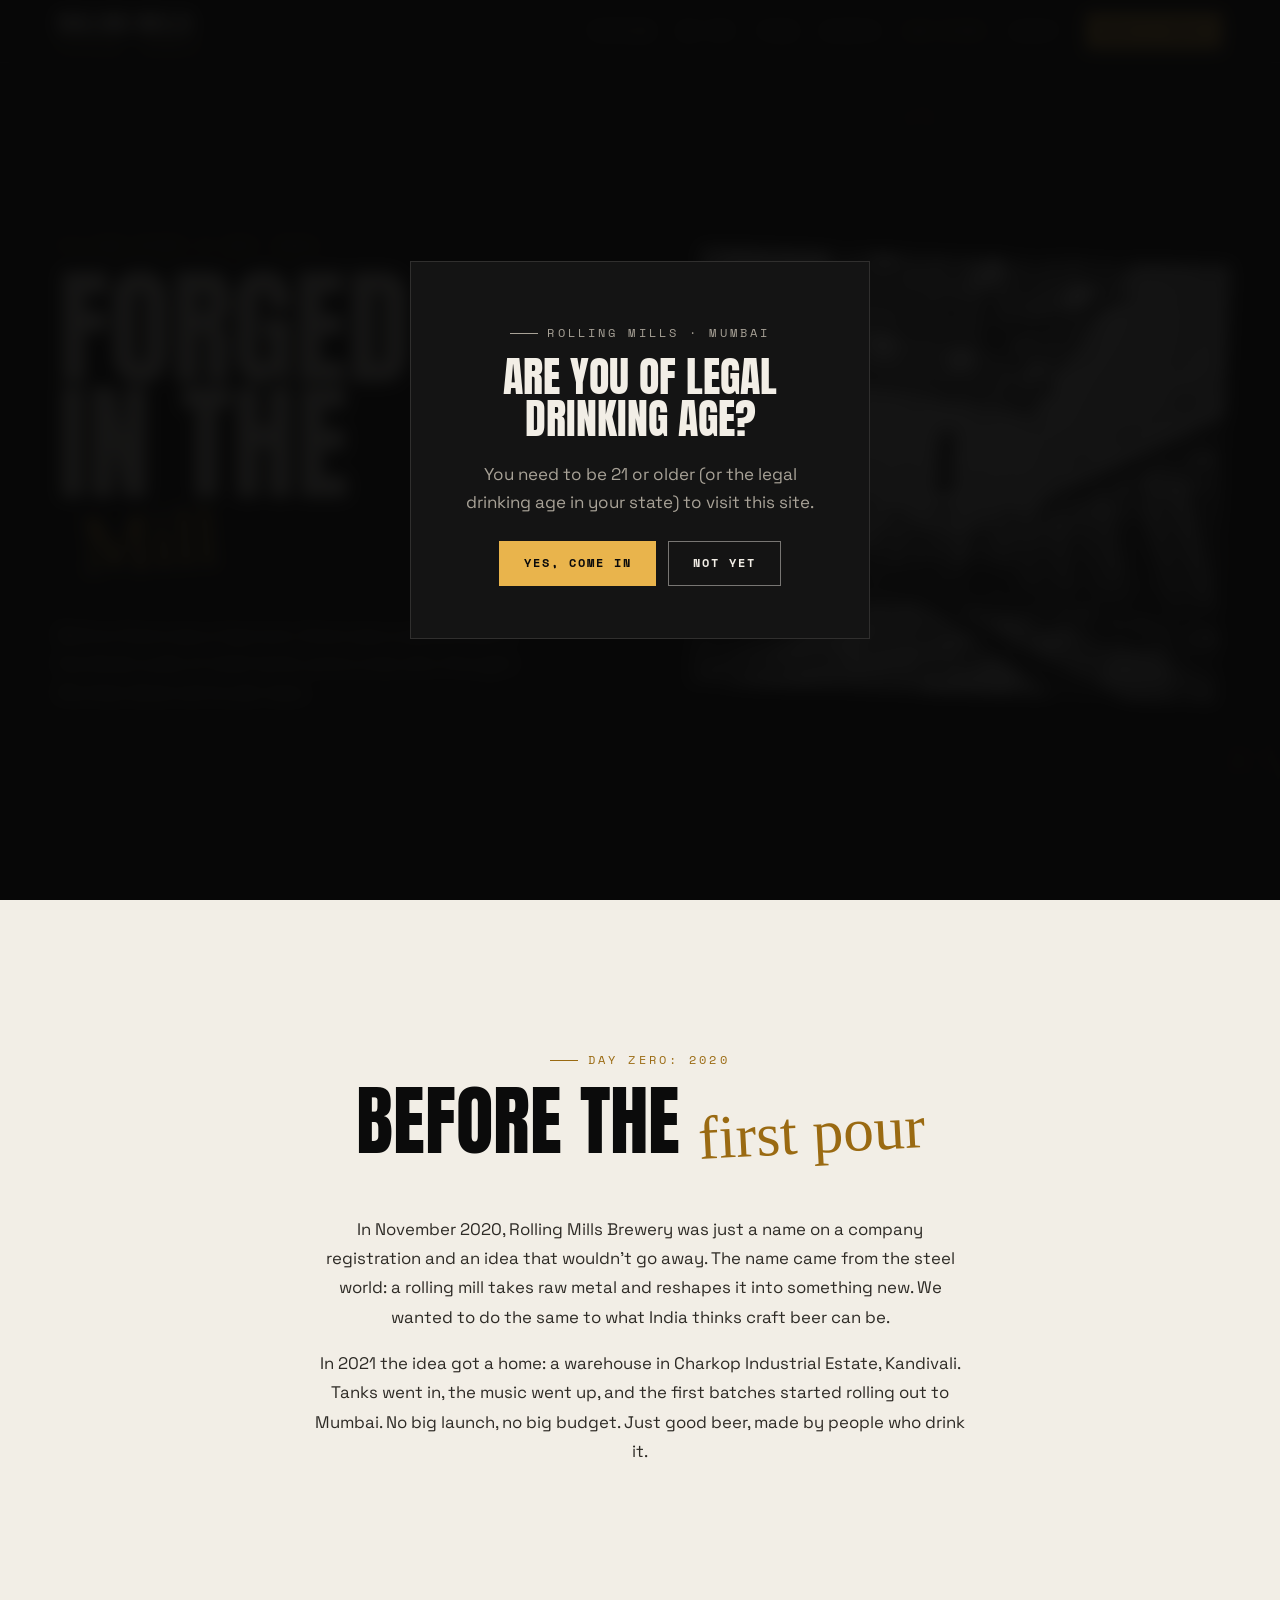
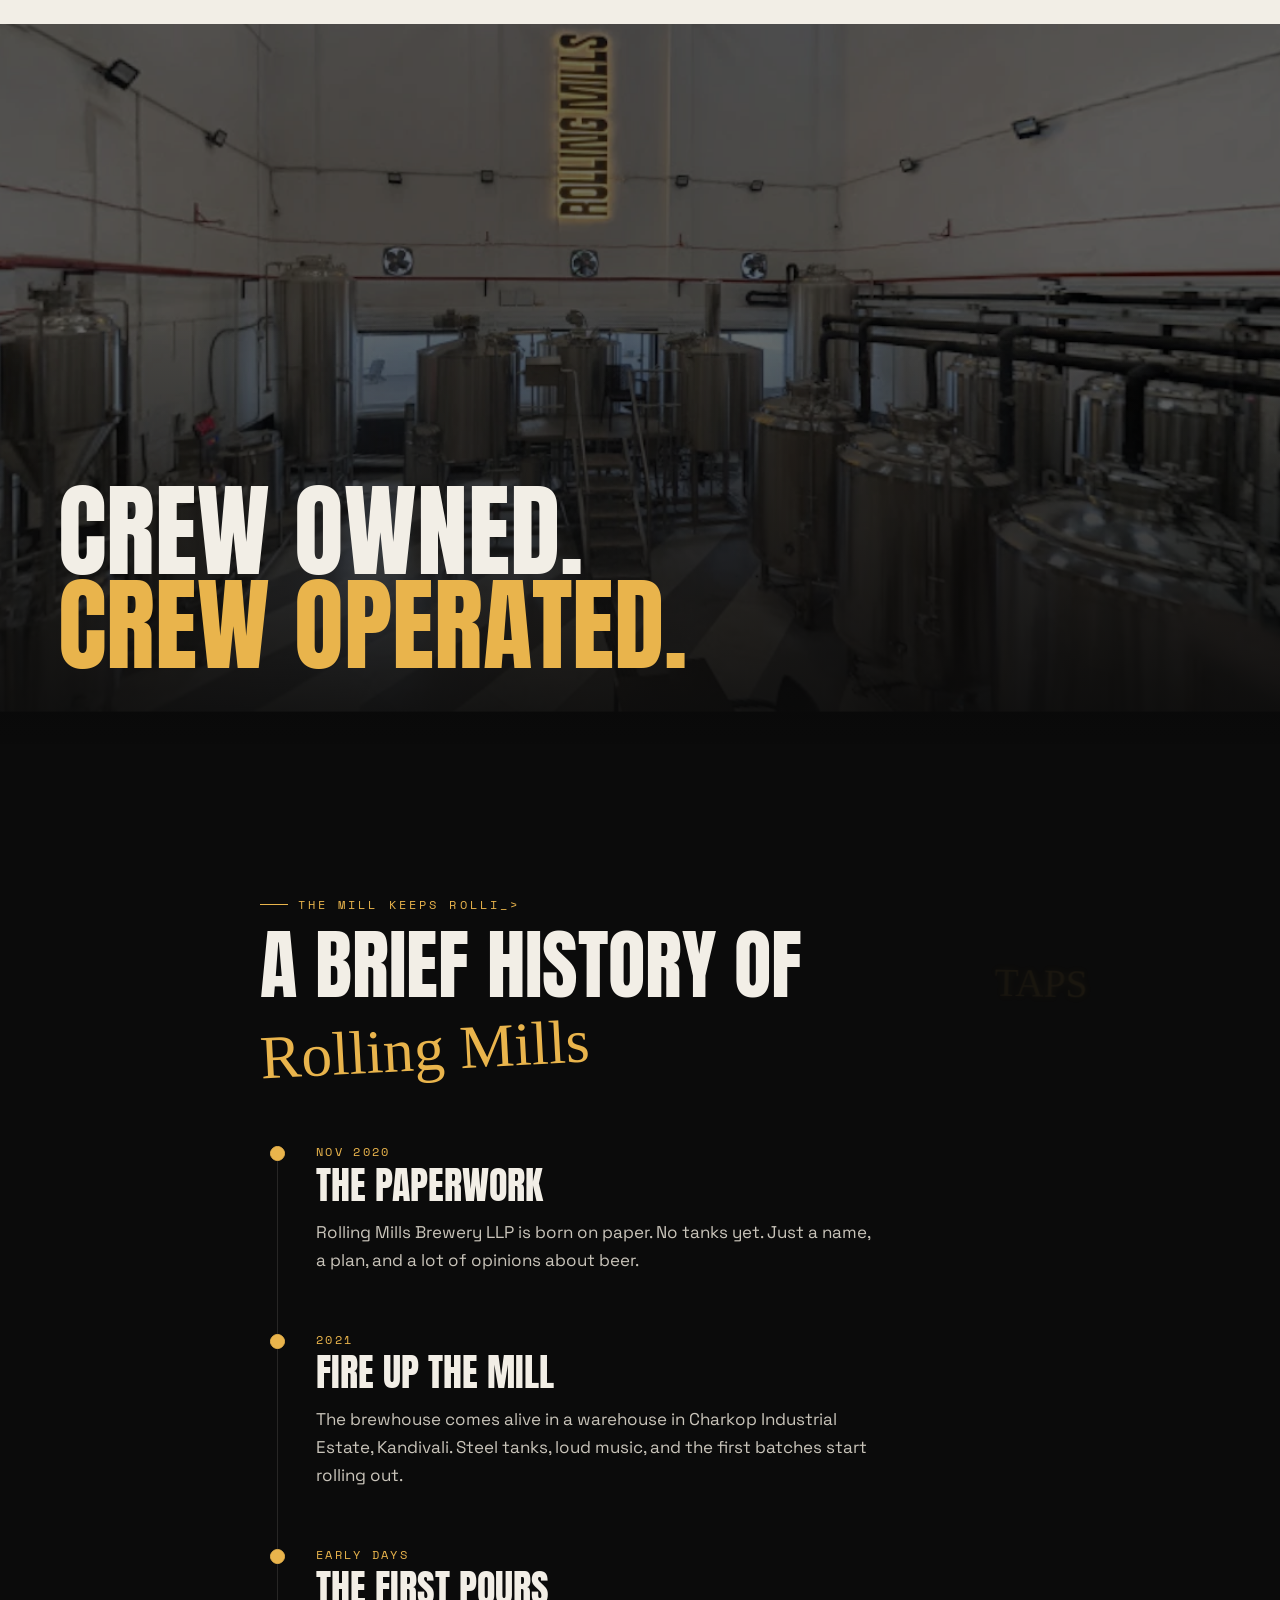
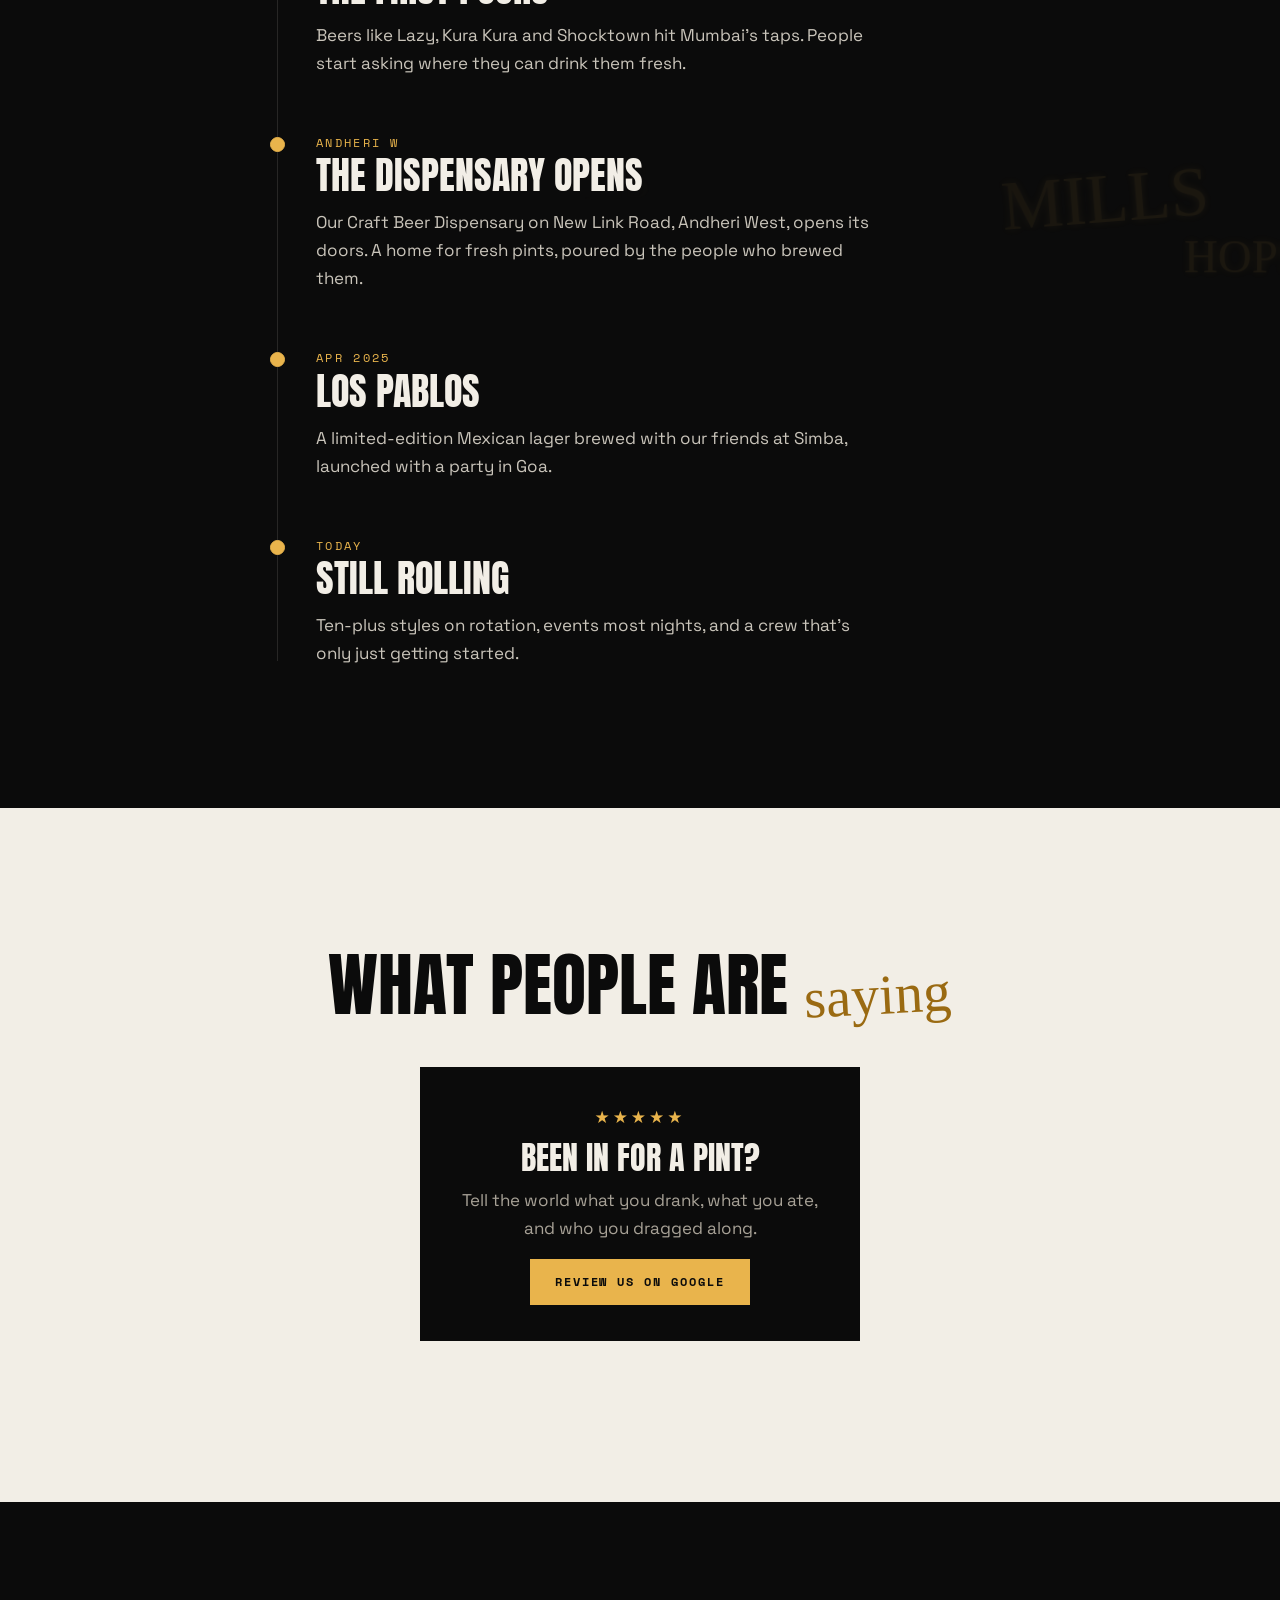
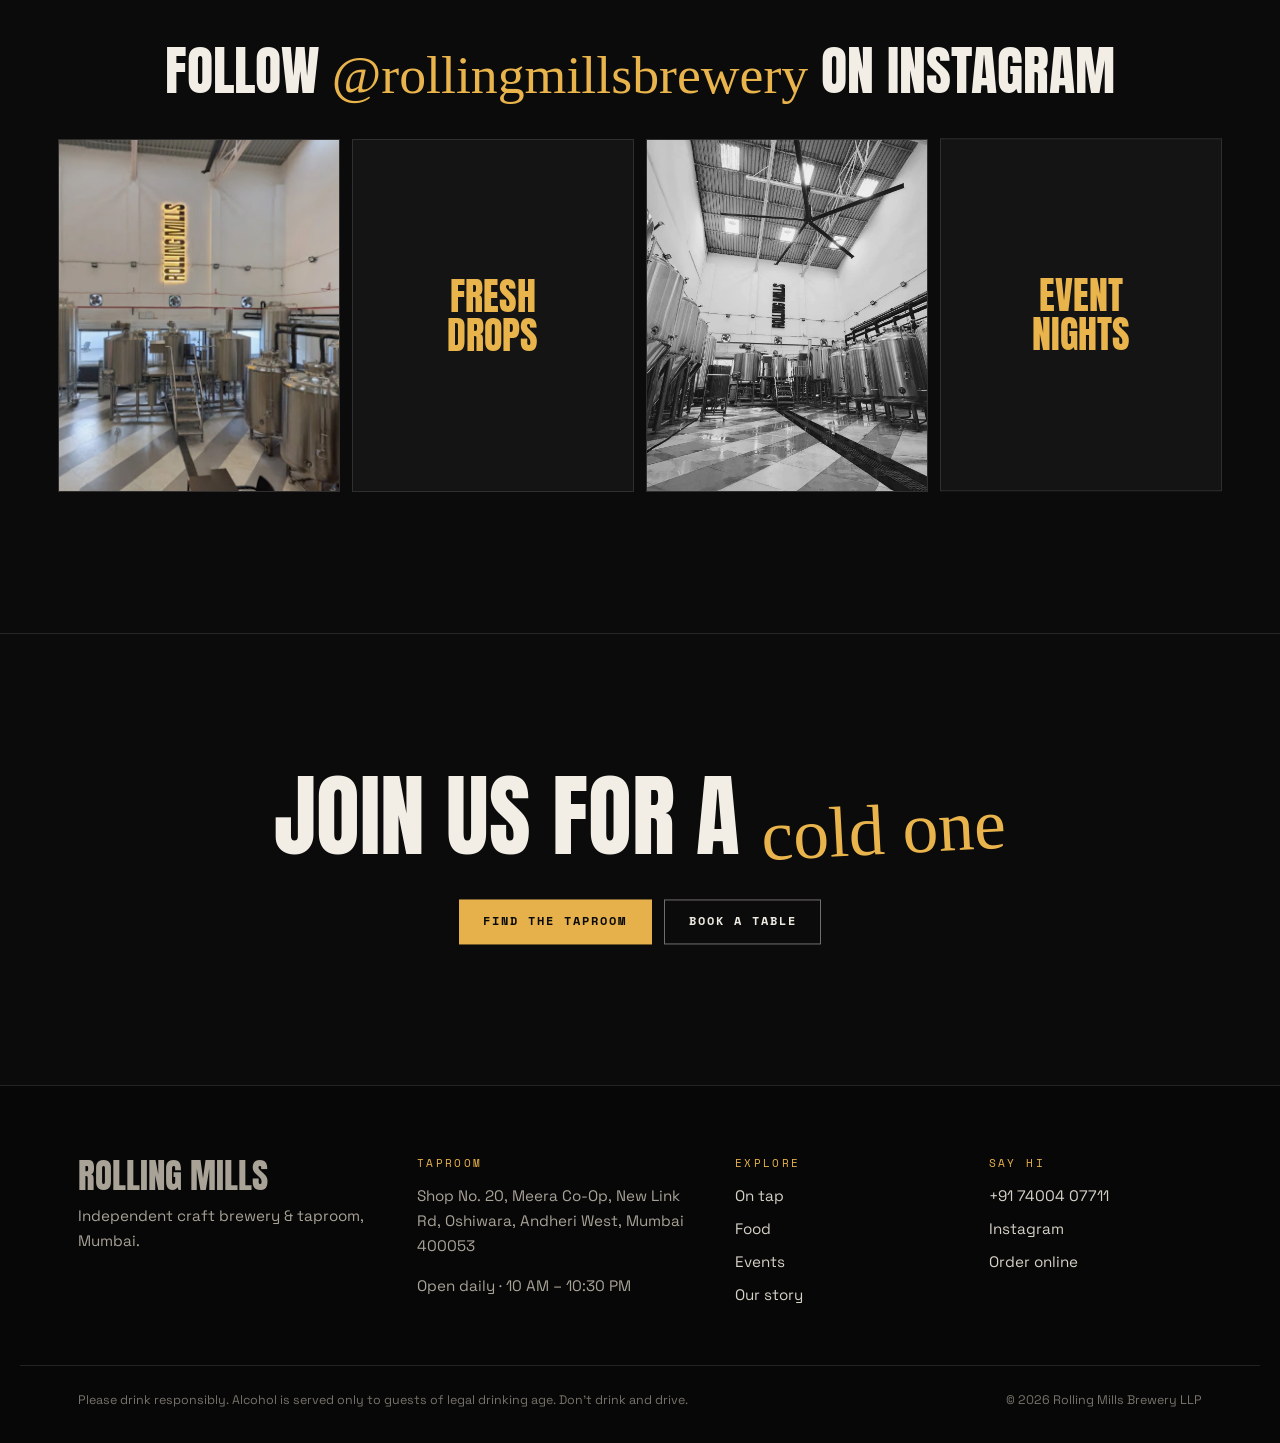
==== commit 0f51dacf: "Add Tap takeover beer scroll and graffiti/warehouse textures - New pinned section: a realistic SVG p" ====
--- a/story.html
+++ b/story.html
@@ -15,7 +15,7 @@
   <link rel="icon" href="data:image/svg+xml,%3Csvg xmlns='http://www.w3.org/2000/svg' viewBox='0 0 64 64'%3E%3Crect width='64' height='64' rx='12' fill='%230b0b0b'/%3E%3Ctext x='32' y='43' font-family='Impact,Anton,sans-serif' font-size='30' text-anchor='middle' fill='%23e9b44c'%3ERM%3C/text%3E%3C/svg%3E">
   <link rel="preconnect" href="https://fonts.googleapis.com">
   <link rel="preconnect" href="https://fonts.gstatic.com" crossorigin>
-  <link href="https://fonts.googleapis.com/css2?family=Anton&family=Permanent+Marker&family=Space+Grotesk:wght@400;500;700&family=Space+Mono:wght@400;700&display=swap" rel="stylesheet">
+  <link href="https://fonts.googleapis.com/css2?family=Anton&family=Big+Shoulders+Stencil+Display:wght@800&family=Permanent+Marker&family=Space+Grotesk:wght@400;500;700&family=Space+Mono:wght@400;700&display=swap" rel="stylesheet">
   <link rel="stylesheet" href="css/styles.css">
 </head>
 <body class="is-locked story-page">
--- a/css/styles.css
+++ b/css/styles.css
@@ -491,3 +491,115 @@
 @media (prefers-reduced-motion: reduce) {
   *, *::before, *::after { animation: none !important; transition: none !important; }
 }
+
+/* =========================================================
+   GRAFFITI + WAREHOUSE LAYER
+   Real-material textures in the black / bone / gold palette.
+   ========================================================= */
+:root {
+  --stencil: "Big Shoulders Stencil Display", "Anton", Impact, sans-serif;
+  --concrete:
+    radial-gradient(ellipse 50% 40% at 20% 30%, rgba(255,255,255,.035), transparent 70%),
+    radial-gradient(ellipse 40% 50% at 80% 70%, rgba(255,255,255,.03), transparent 70%),
+    radial-gradient(ellipse 30% 25% at 60% 15%, rgba(0,0,0,.35), transparent 70%),
+    radial-gradient(ellipse 35% 30% at 10% 85%, rgba(0,0,0,.3), transparent 70%);
+  --brick: url("data:image/svg+xml,%3Csvg xmlns='http://www.w3.org/2000/svg' width='140' height='70'%3E%3Cg fill='none' stroke='%23000' stroke-opacity='.06' stroke-width='2'%3E%3Cpath d='M0 1h140M0 36h140M35 0v35M105 0v35M0 35v35M70 35v35M140 35v35'/%3E%3C/g%3E%3C/svg%3E");
+}
+/* concrete walls on dark sections */
+.concrete { background-color: #0d0d0d; background-image: var(--concrete), var(--grain); }
+/* whitewashed brick on light sections (like the brewhouse walls) */
+.brick { background-image: radial-gradient(ellipse at 50% 0%, rgba(255,255,255,.6), transparent 60%), var(--brick); }
+
+/* warehouse floor numbers, stencilled in the corner of each section */
+[data-num]::after {
+  content: attr(data-num);
+  position: absolute; top: clamp(24px, 4vw, 48px); right: var(--gutter); z-index: 0; pointer-events: none;
+  font-family: var(--stencil); font-weight: 800; line-height: .8;
+  font-size: clamp(5rem, 13vw, 11rem); letter-spacing: -.02em;
+  color: transparent; -webkit-text-stroke: 1.5px rgba(233,180,76,.2);
+}
+.light[data-num]::after { -webkit-text-stroke-color: rgba(11,11,11,.16); }
+
+/* hazard tape dividers */
+.hazard { height: 10px; background: repeating-linear-gradient(-45deg, var(--gold) 0 14px, #0b0b0b 14px 28px); opacity: .9; }
+
+/* spray-painted accents: soft overspray + a couple of drips */
+.brush { position: relative; text-shadow: 0 0 1px currentColor, 0 0 14px rgba(233,180,76,.35); }
+.light .brush { text-shadow: 0 0 1px currentColor, 0 0 12px rgba(154,106,18,.25); }
+.brush::after {
+  content: ""; position: absolute; left: 22%; top: 82%; width: 3px; height: .38em; border-radius: 0 0 3px 3px;
+  background: currentColor; opacity: .8; box-shadow: 1.6em .06em 0 -0.5px currentColor;
+}
+/* faint wall tags look sprayed, not printed */
+.tags-layer span, .wall-tags span { color: var(--gold); opacity: .07; text-shadow: 0 0 8px currentColor; filter: blur(.3px); }
+.light .tags-layer span, .light .wall-tags span { color: var(--ink); opacity: .05; }
+
+/* =========================================================
+   TAP TAKEOVER: pinned scroll that pours each beer
+   ========================================================= */
+.pour { position: relative; background: #0a0a0a; }
+.pour-stage {
+  position: relative; height: 100vh; height: 100svh; overflow: hidden;
+  display: grid; grid-template-columns: 1fr minmax(240px, 30vw) 1fr; align-items: center; gap: 3vw;
+  padding: 90px var(--gutter) 90px;
+  background-image: var(--concrete), var(--grain);
+}
+.pour-stage::after { /* warehouse floor */
+  content: ""; position: absolute; left: 0; right: 0; bottom: 0; height: 26%;
+  background: linear-gradient(0deg, #050505, rgba(5,5,5,0)); pointer-events: none;
+}
+.pour-lamp { /* pendant lamp light from above */
+  position: absolute; left: 50%; top: -10%; width: 70vw; height: 80vh; transform: translateX(-50%);
+  background: radial-gradient(ellipse at 50% 0%, rgba(233,180,76,.22), rgba(233,180,76,.06) 40%, transparent 70%);
+  pointer-events: none;
+}
+.pour-lamp::before { content: ""; position: absolute; left: 50%; top: 10%; width: 140px; height: 26px; margin-left: -70px; background: linear-gradient(#1a1a1a, #2a2a2a); clip-path: polygon(18% 0, 82% 0, 100% 100%, 0 100%); }
+.pour-lamp::after { content: ""; position: absolute; left: 50%; top: calc(10% + 24px); width: 120px; height: 6px; margin-left: -60px; border-radius: 50%; background: #ffd78a; box-shadow: 0 0 30px 8px rgba(255,200,110,.5); }
+
+/* the beer's name, sprayed huge on the wall behind the glass */
+.pour-word {
+  position: absolute; inset: 0; display: grid; place-items: center; pointer-events: none; z-index: 0;
+}
+.pour-word span {
+  font-family: var(--f-brush); color: var(--gold); white-space: nowrap; line-height: 1;
+  font-size: clamp(5rem, 17vw, 17rem); transform: rotate(-6deg);
+  opacity: .16; text-shadow: 0 0 2px var(--gold), 0 0 40px rgba(233,180,76,.5);
+  filter: blur(.4px);
+}
+.pour-head { position: absolute; z-index: 2; left: var(--gutter); top: 100px; }
+.pour-title { font-family: var(--f-display); text-transform: uppercase; font-size: clamp(2.2rem, 4.4vw, 3.8rem); line-height: .95; }
+
+.pint { position: relative; z-index: 2; grid-column: 2; margin: 0; height: min(58vh, 520px); display: flex; justify-content: center; }
+.pint-svg { height: 100%; width: auto; max-width: 100%; overflow: visible; filter: drop-shadow(0 30px 40px rgba(0,0,0,.6)); }
+.pint-bubbles circle { fill: rgba(255,255,255,.75); animation: rise 2.6s linear infinite; }
+.pint-bubbles circle:nth-child(2n) { animation-duration: 2.1s; animation-delay: .5s; }
+.pint-bubbles circle:nth-child(3n) { animation-duration: 3s; animation-delay: 1.1s; }
+.pint-bubbles circle:nth-child(4n) { animation-delay: 1.7s; }
+@keyframes rise { from { transform: translateY(0); opacity: .9; } to { transform: translateY(-360px); opacity: 0; } }
+
+.pour-info { position: relative; z-index: 2; grid-column: 3; max-width: 380px; }
+.pour-count { font-family: var(--f-mono); font-size: .75rem; letter-spacing: .24em; color: var(--dim); margin-bottom: 14px; }
+.pour-count span:first-child { color: var(--gold); }
+.pour-name { font-family: var(--f-display); text-transform: uppercase; font-size: clamp(2.6rem, 5vw, 4.6rem); line-height: .92; margin-bottom: 12px; }
+.pour-style { font-family: var(--f-mono); font-size: .74rem; letter-spacing: .16em; text-transform: uppercase; color: var(--gold); }
+.pour-notes { color: #d6d1c7; font-size: 1.02rem; }
+.pour-pair { font-family: var(--f-mono); font-size: .68rem; letter-spacing: .12em; text-transform: uppercase; color: var(--dim); }
+
+.pour-progress { position: absolute; z-index: 2; left: var(--gutter); bottom: 64px; display: flex; gap: 8px; }
+.pour-progress i { width: 26px; height: 3px; background: rgba(242,238,230,.18); transition: background .3s; }
+.pour-progress i.on { background: var(--gold); }
+.pour-hint { position: absolute; z-index: 2; right: var(--gutter); bottom: 58px; margin: 0; font-family: var(--f-mono); font-size: .64rem; letter-spacing: .22em; text-transform: uppercase; color: var(--dim); }
+.pour .hazard { position: absolute; left: 0; right: 0; bottom: 0; z-index: 3; }
+
+@media (max-width: 860px) {
+  .pour-stage { grid-template-columns: 1fr; grid-template-rows: auto 1fr auto; gap: 10px; padding: 84px var(--gutter) 96px; align-content: start; }
+  .pour-head { position: static; }
+  .pour-head .marker { margin-bottom: .6em; }
+  .pint { grid-column: 1; height: 36vh; }
+  .pour-info { grid-column: 1; max-width: none; }
+  .pour-name { font-size: 2.6rem; margin-bottom: 8px; }
+  .pour-notes { font-size: .95rem; margin-bottom: .5em; }
+  .pour-hint { display: none; }
+  .pour-progress { bottom: 76px; }
+  [data-num]::after { font-size: 4.5rem; }
+}
